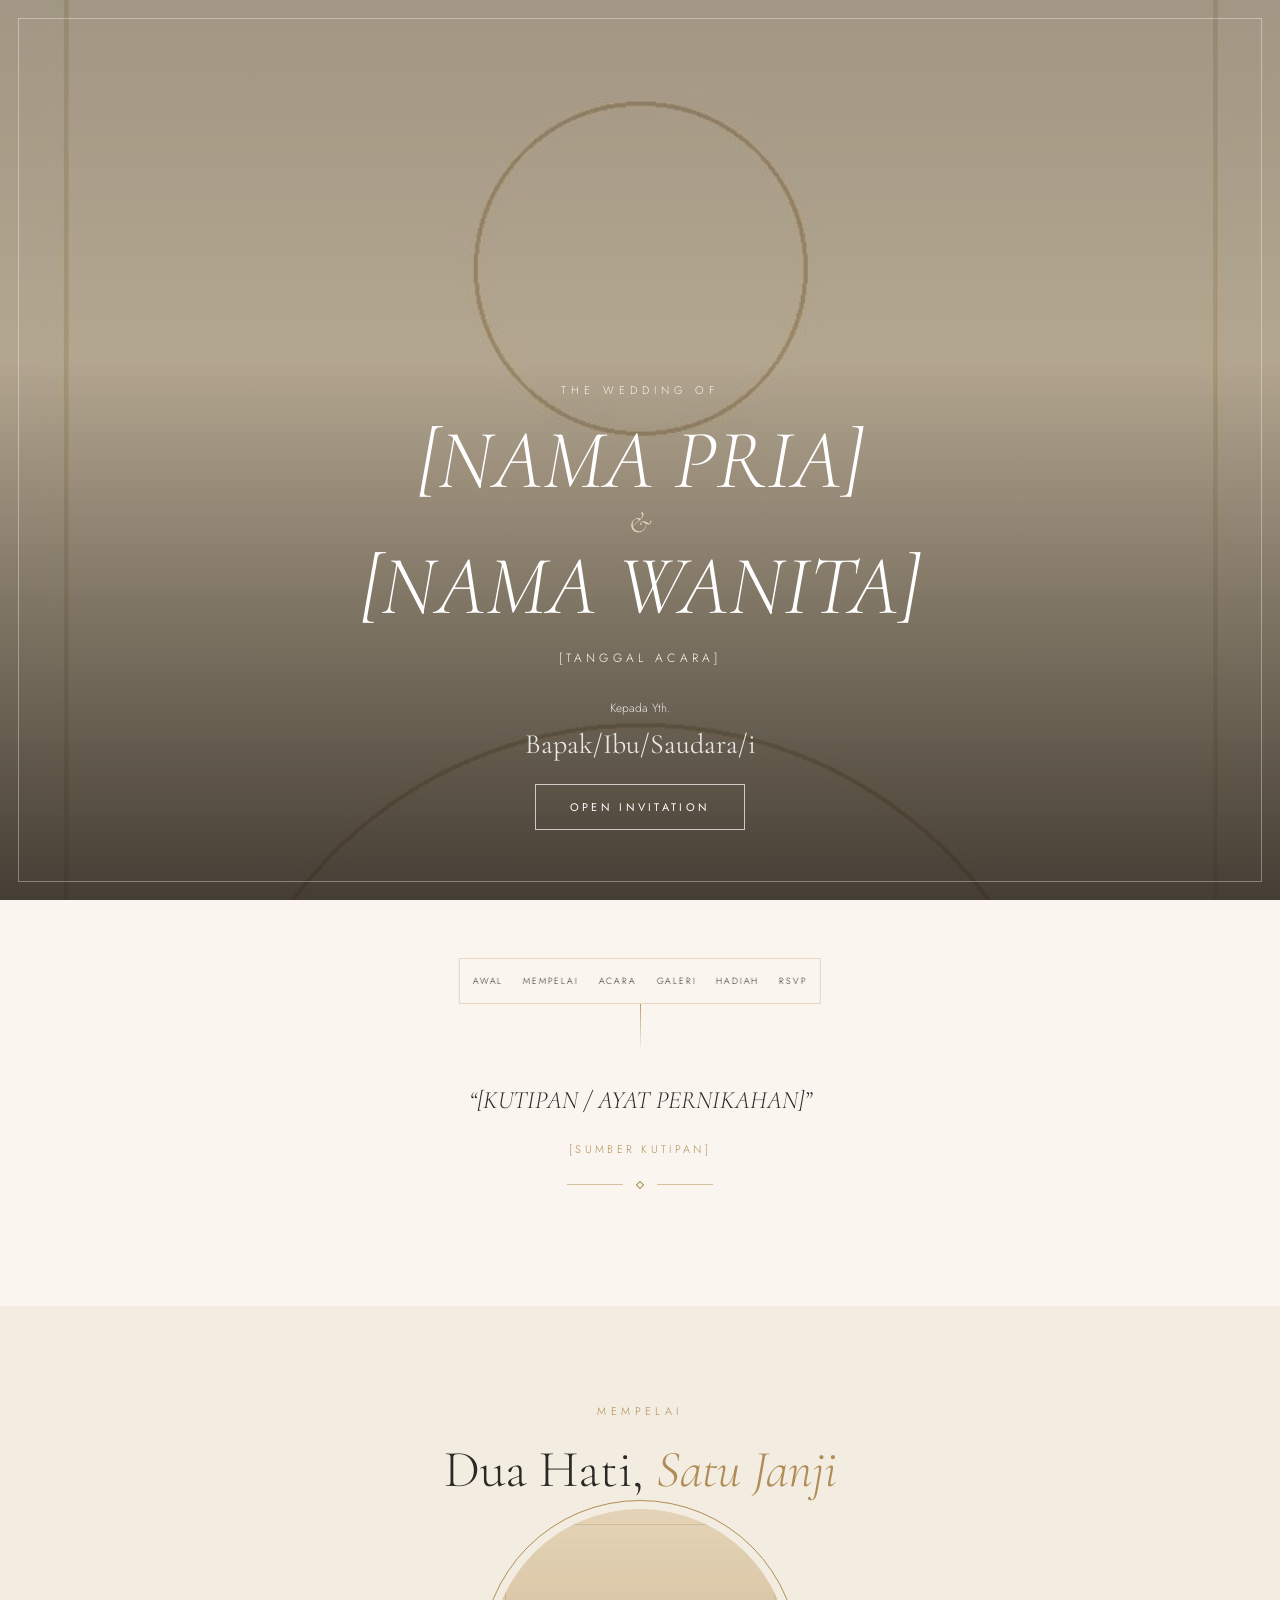
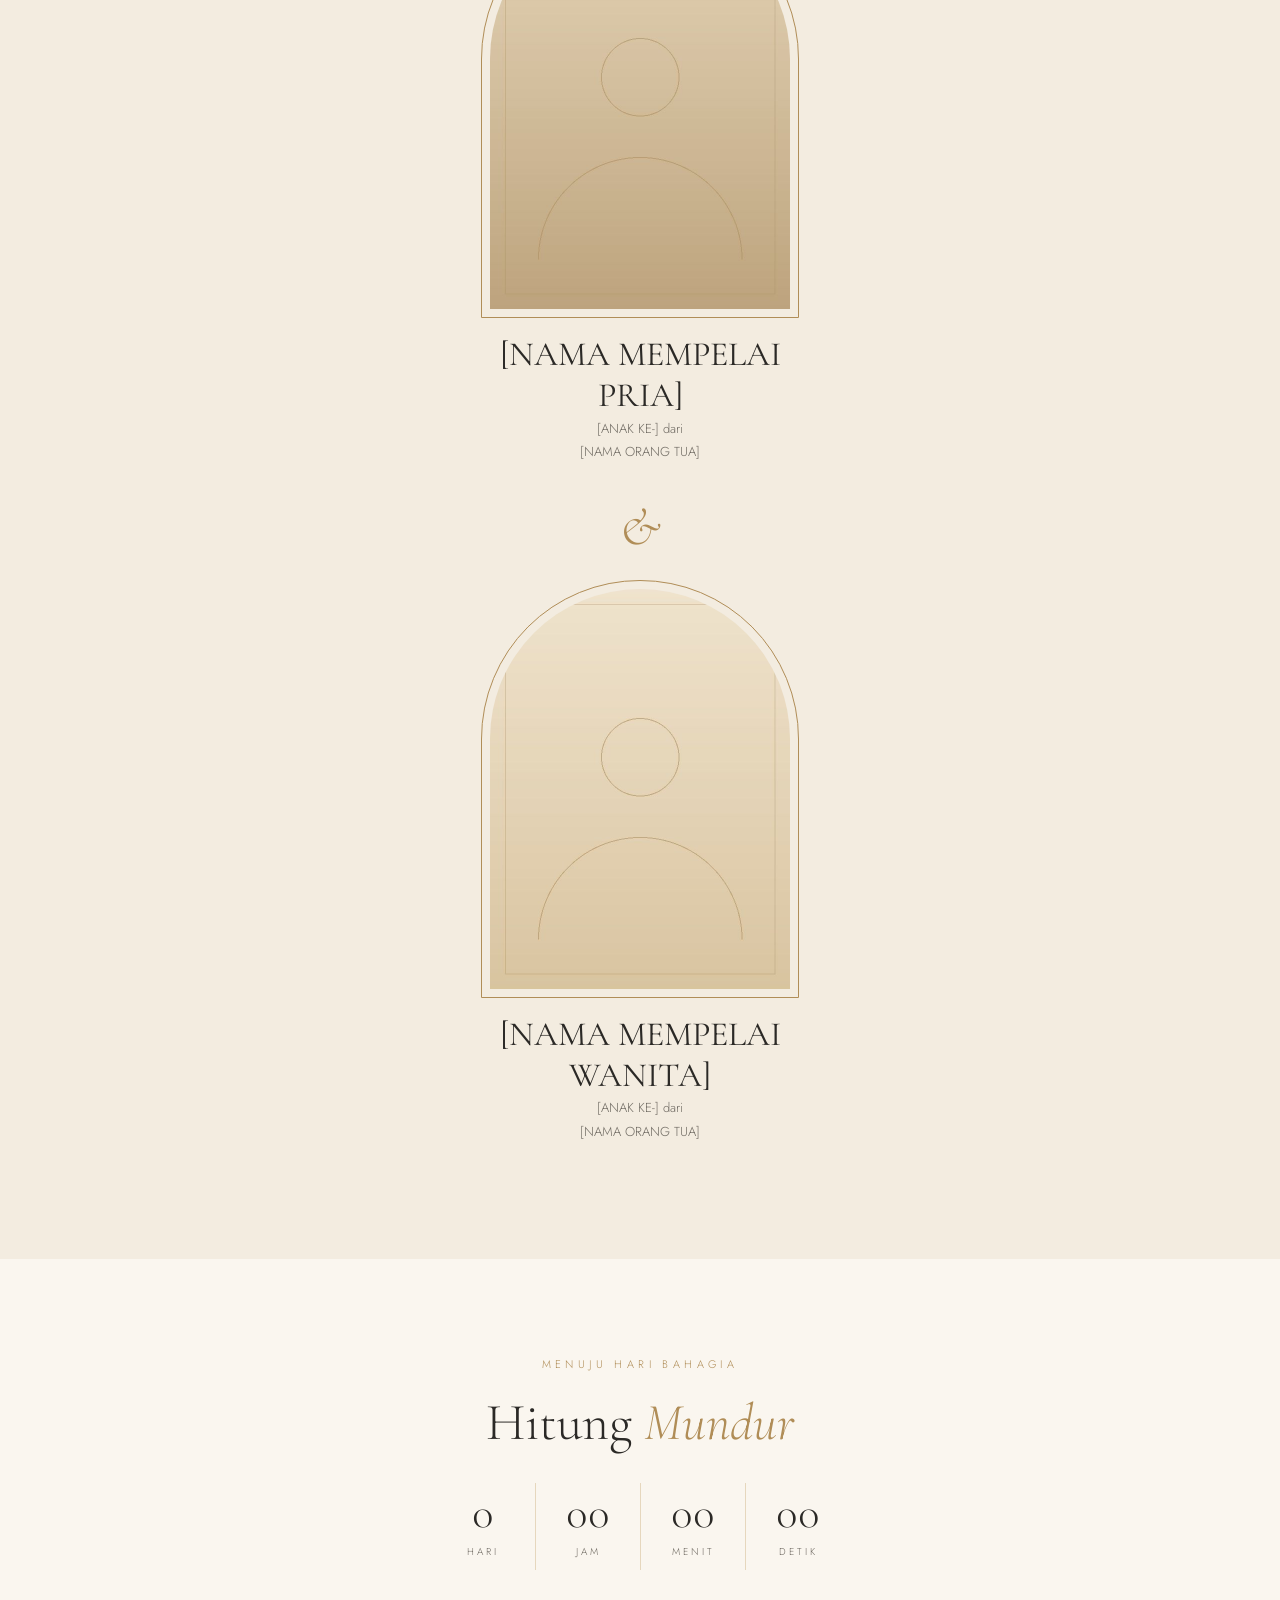
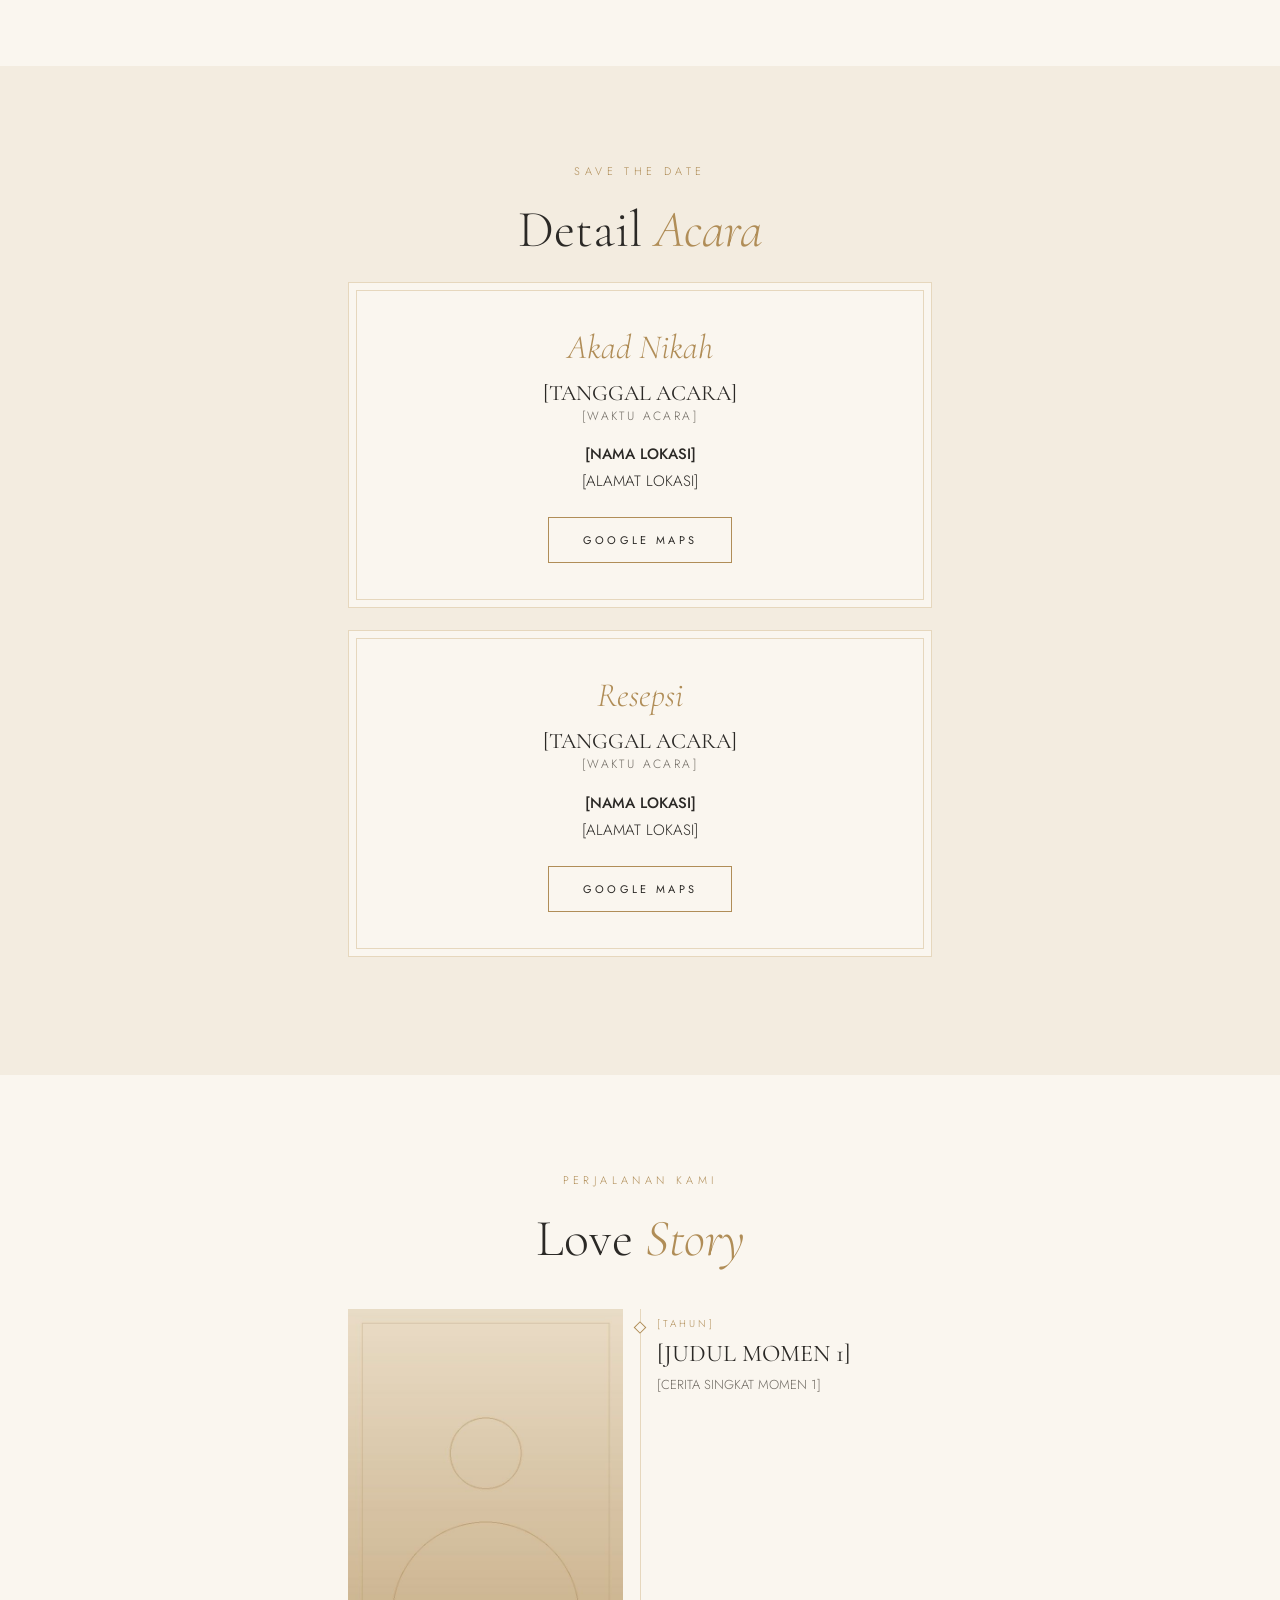
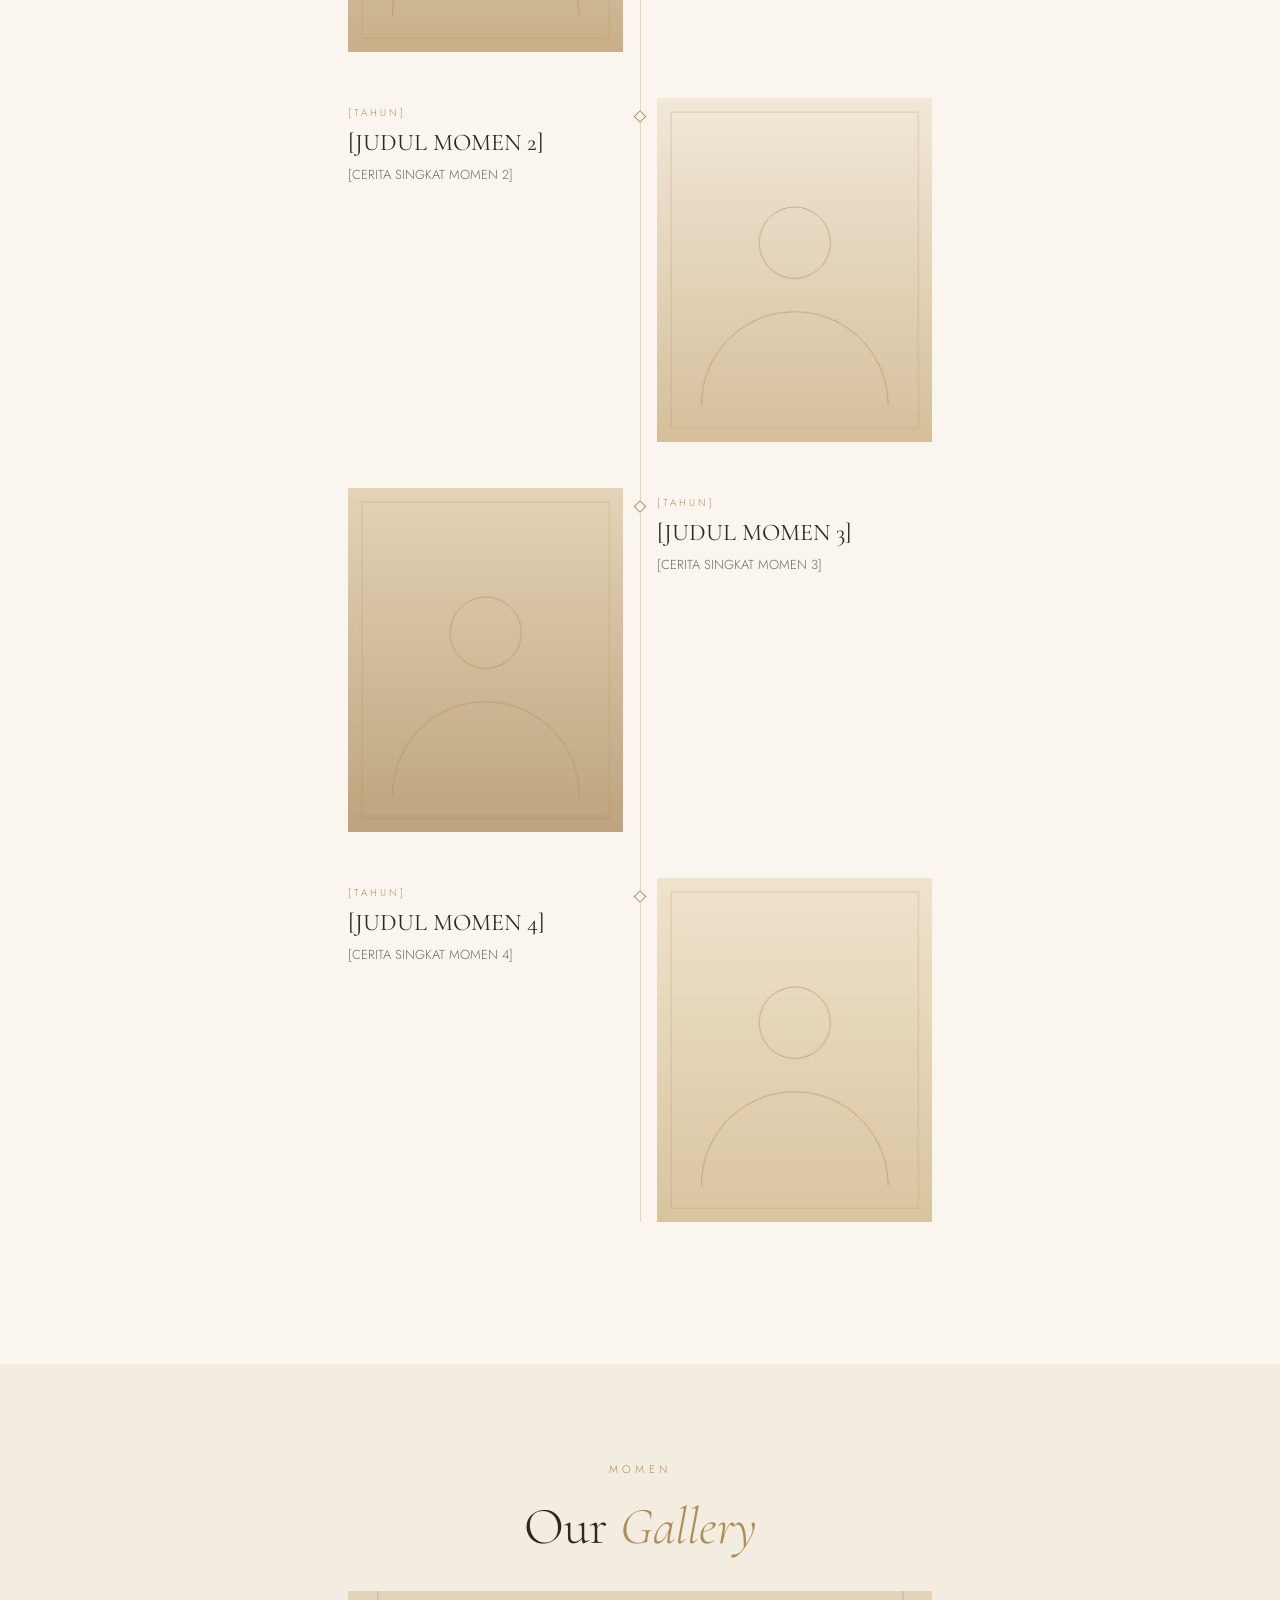
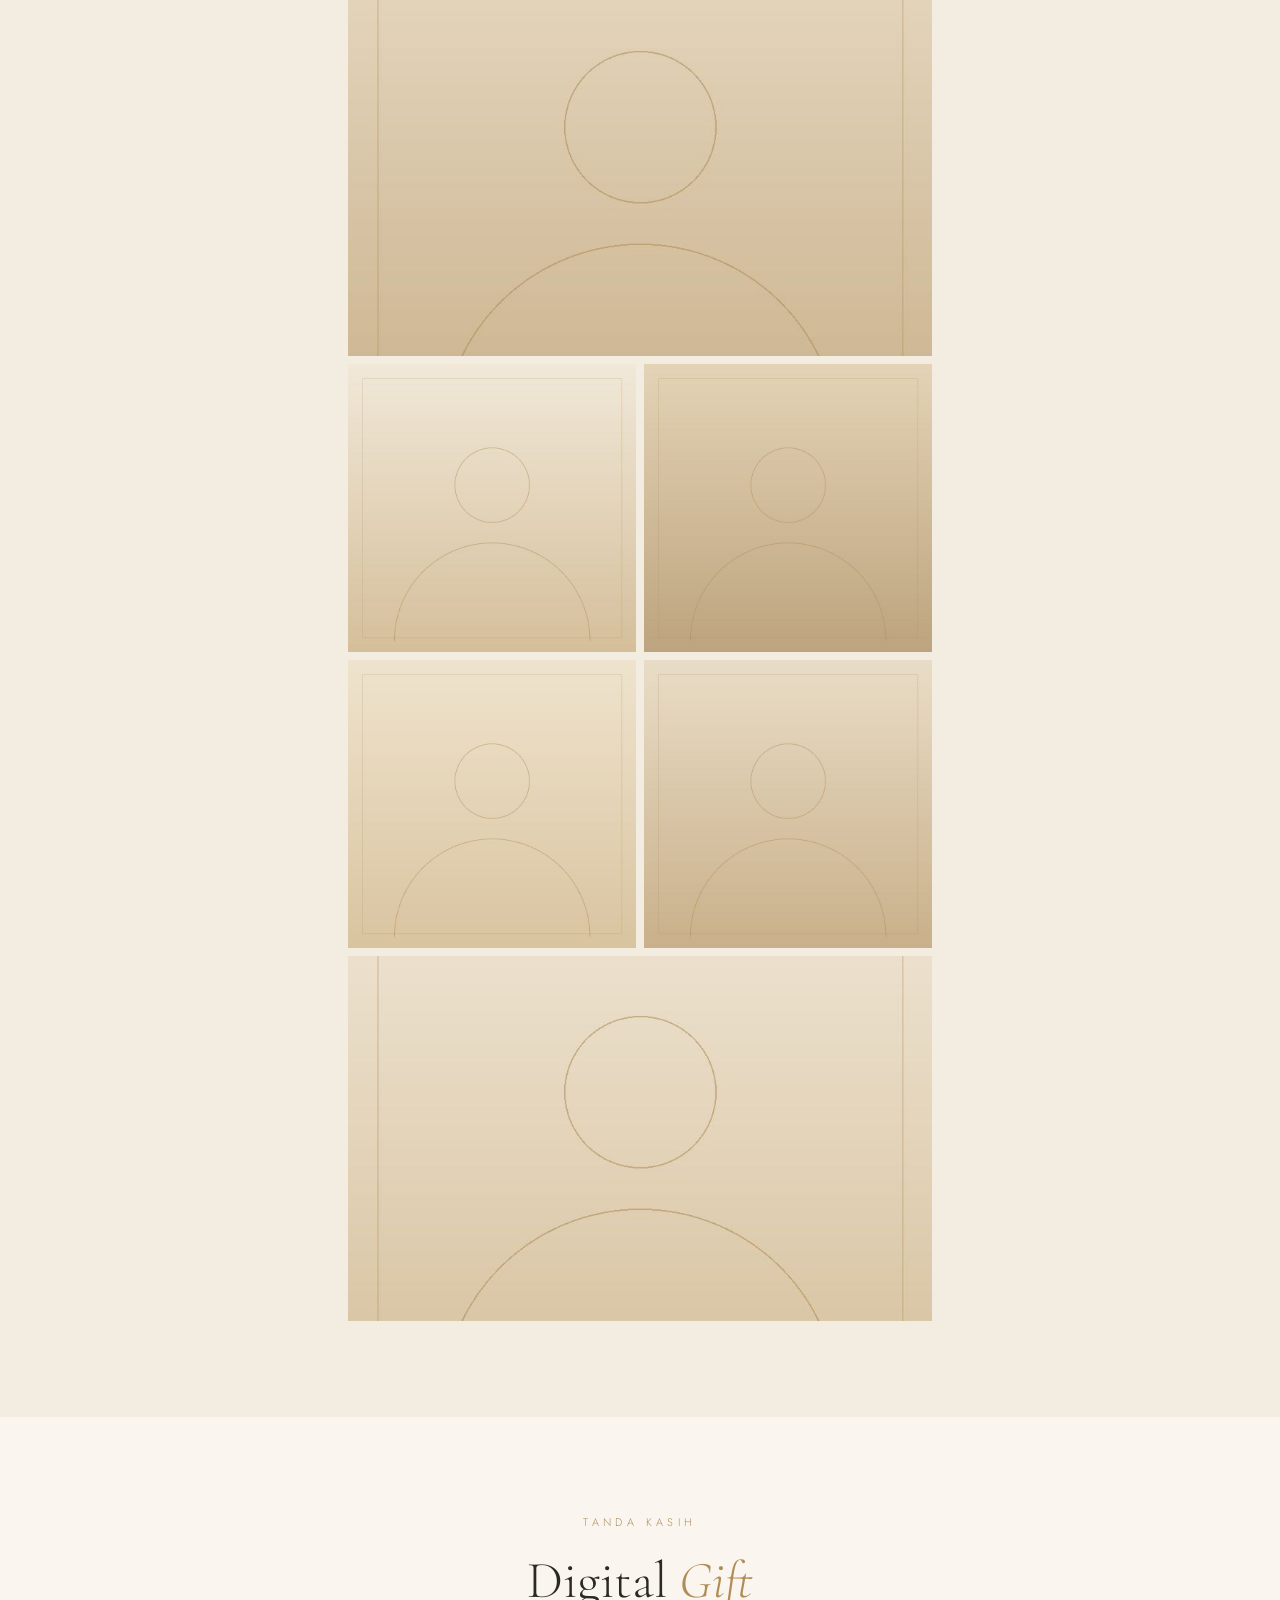
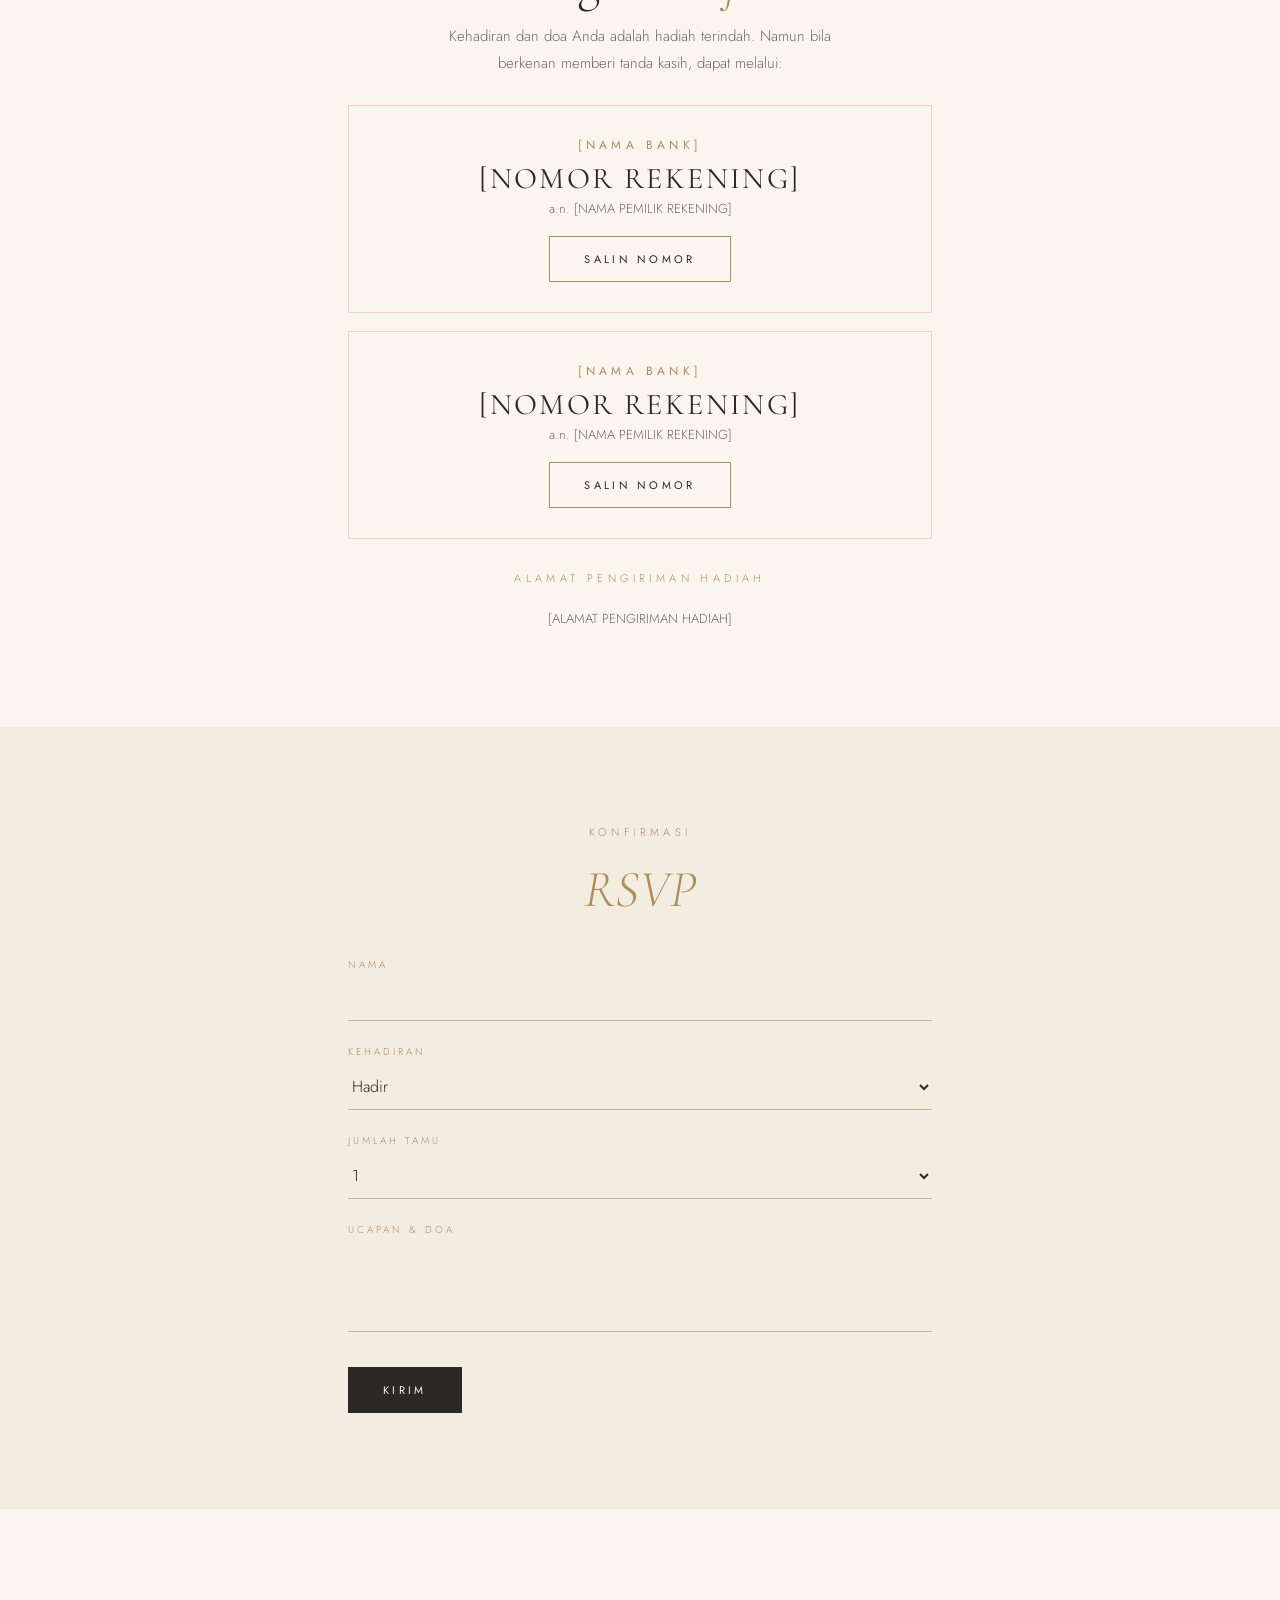
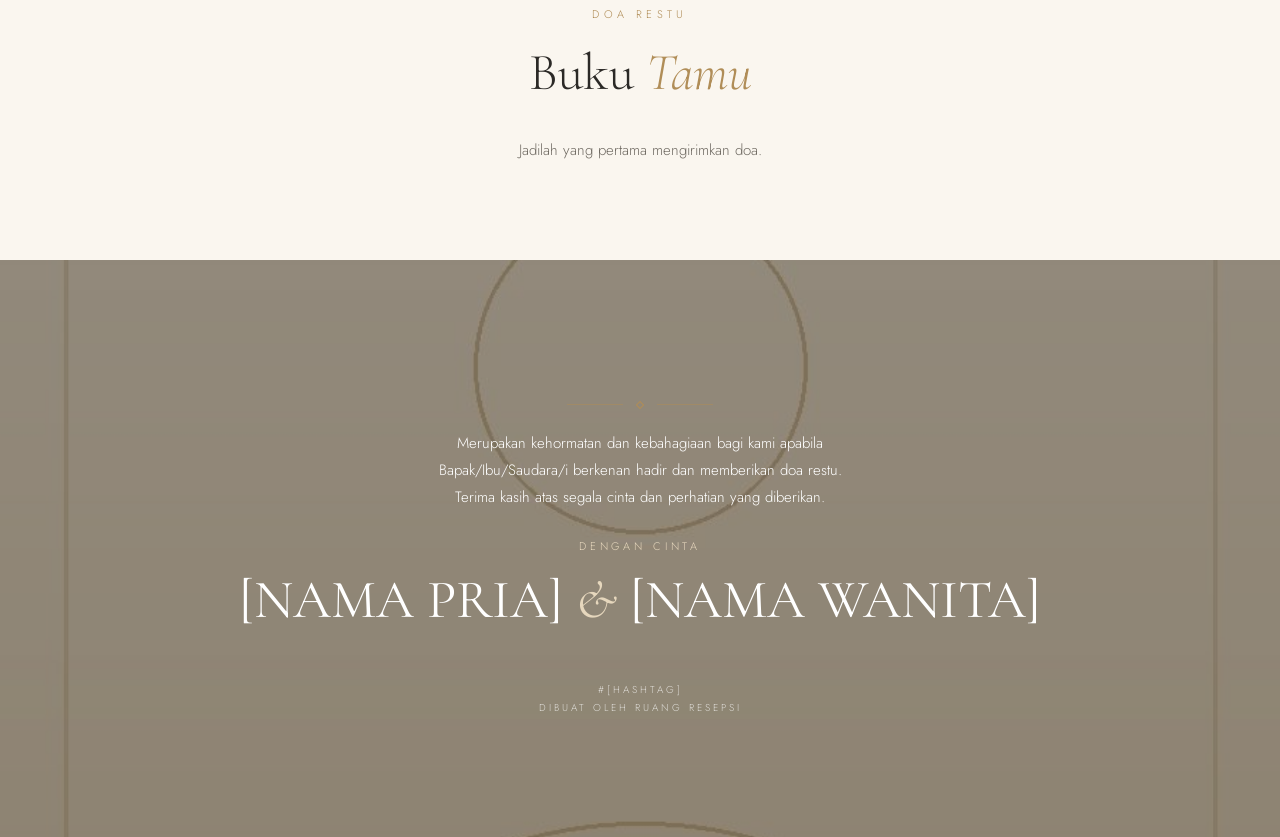
==== index.html @ 079d6404 "Initial commit" ====
<!DOCTYPE html>
<html lang="id">
<head>
<meta charset="utf-8">
<meta name="viewport" content="width=device-width, initial-scale=1, viewport-fit=cover">
<title>Undangan Pernikahan</title>
<meta name="description" content="Undangan pernikahan digital">
<meta name="theme-color" content="#faf6ef">
<link rel="icon" href="data:,">
<link rel="preconnect" href="https://fonts.googleapis.com">
<link href="https://fonts.googleapis.com/css2?family=Cormorant+Garamond:ital,wght@0,300;0,400;0,500;1,300;1,400&family=Jost:wght@300;400;500&display=swap" rel="stylesheet">
<link rel="stylesheet" href="style.css">
</head>
<body class="lock">

<div id="cover"><div class="bg ph"></div><div class="frame"></div>
  <small>The Wedding of</small>
  <h1 class="serif"><i id="cA"></i><span>&</span><i id="cB"></i></h1>
  <div class="date" id="cDate"></div>
  <div class="to">Kepada Yth.<b id="cTo">Bapak/Ibu/Saudara/i</b></div>
  <button class="btn" id="open">Open Invitation</button>
</div>

<button id="mu" aria-label="Musik"><svg viewBox="0 0 24 24"><path d="M9 18V5l11-2v13"/><circle cx="6" cy="18" r="3"/><circle cx="17" cy="16" r="3"/><path class="x" d="M3 3l18 18"/></svg></button>
<audio id="aud" loop preload="none"></audio>

<section id="hero"><div class="bg ph"></div>
  <div class="in rv">
    <div class="eyebrow" style="color:var(--champ)">Kami Akan Menikah</div>
    <h2 class="serif" id="hNames"></h2>
    <p class="q" id="hLine"></p>
    <div class="bigdate"><b id="hD"></b><span id="hM"></span></div>
  </div>
</section>

<section id="quote"><div class="rule rv"></div>
  <p class="rv" id="qText"></p><cite class="rv" id="qSrc"></cite>
  <div class="orn rv"><i></i></div>
</section>

<div class="alt" id="couple"><section class="in">
  <div class="eyebrow rv">Mempelai</div><h2 class="rv">Dua Hati, <em>Satu Janji</em></h2>
  <div id="people"></div>
</section></div>

<section id="countdown"><div class="eyebrow rv">Menuju Hari Bahagia</div><h2 class="rv">Hitung <em>Mundur</em></h2>
  <div class="cd rv"><div><b id="d">0</b><span>Hari</span></div><div><b id="h">0</b><span>Jam</span></div><div><b id="m">0</b><span>Menit</span></div><div><b id="s">0</b><span>Detik</span></div></div>
</section>

<div class="alt" id="event"><section class="in">
  <div class="eyebrow rv">Save The Date</div><h2 class="rv">Detail <em>Acara</em></h2>
  <div id="events"></div>
</section></div>

<section id="story"><div class="eyebrow rv">Perjalanan Kami</div><h2 class="rv">Love <em>Story</em></h2>
  <div class="tl" id="tl"></div>
</section>

<div class="alt" id="gallery"><section class="in">
  <div class="eyebrow rv">Momen</div><h2 class="rv">Our <em>Gallery</em></h2>
  <div class="gal" id="gal"></div>
</section></div>

<section id="gift"><div class="eyebrow rv">Tanda Kasih</div><h2 class="rv">Digital <em>Gift</em></h2>
  <p class="rv" style="color:var(--mute);max-width:420px;margin:12px auto 0" id="gTxt"></p>
  <div id="accs" style="margin-top:28px"></div>
  <div class="addr rv" id="addr"></div>
</section>

<div class="alt" id="rsvp"><section class="in">
  <div class="eyebrow rv">Konfirmasi</div><h2 class="rv"><em>RSVP</em></h2>
  <form id="f" class="rv">
    <div><label for="n">Nama</label><input id="n" required maxlength="60"></div>
    <div><label for="a">Kehadiran</label><select id="a"><option>Hadir</option><option>Tidak Hadir</option><option>Masih Ragu</option></select></div>
    <div><label for="g">Jumlah Tamu</label><select id="g"><option>1</option><option>2</option><option>3</option><option>4</option></select></div>
    <div><label for="t">Ucapan &amp; Doa</label><textarea id="t" required maxlength="300"></textarea></div>
    <div style="display:flex;gap:10px;flex-wrap:wrap;margin-top:10px"><button class="btn fill">Kirim</button><button type="button" class="btn" id="wa" hidden>Kirim via WhatsApp</button></div>
  </form>
</section></div>

<section id="guest"><div class="eyebrow rv">Doa Restu</div><h2 class="rv">Buku <em>Tamu</em></h2>
  <div class="wishes" id="wishes"></div>
</section>

<section id="close"><div class="bg ph"></div>
  <div class="in rv"><div class="orn" style="color:var(--champ)"><i></i></div>
    <p id="cTxt" style="max-width:420px;margin:0 auto 26px"></p>
    <p style="letter-spacing:.35em;font-size:11px;text-transform:uppercase;color:var(--champ)">Dengan Cinta</p>
    <h2 class="serif" id="cNames" style="margin-top:12px"></h2>
    <footer>#<span id="hash"></span><br><span id="brand"></span></footer>
  </div>
</section>

<nav id="nav"><a href="#hero">Awal</a><a href="#couple">Mempelai</a><a href="#event">Acara</a><a href="#gallery">Galeri</a><a href="#gift">Hadiah</a><a href="#rsvp">RSVP</a></nav>
<div id="lb"><button aria-label="Tutup">&times;</button><div class="ph"></div></div>
<div id="toast"></div>

<script src="config.js"></script>
<script src="script.js"></script>
</body>
</html>
---- style.css ----
:root{--ivory:#faf6ef;--cream:#f3ece0;--champ:#e6d7bd;--beige:#c9b79a;--gold:#b08d57;--char:#2b2926;--mute:#6f6a62;box-sizing:border-box;padding-top:env(safe-area-inset-top,0px);padding-bottom:env(safe-area-inset-bottom,0px)}
html{scroll-behavior:smooth;scroll-padding-top:env(safe-area-inset-top,0px)}
*,*::before,*::after{box-sizing:inherit;margin:0}
body{background:var(--ivory);color:var(--char);font:300 15px/1.8 'Jost',system-ui,sans-serif;-webkit-font-smoothing:antialiased;overflow-x:hidden}
body.lock{overflow:hidden}
img{max-width:100%;display:block}
.serif{font-family:'Cormorant Garamond',Georgia,serif;font-weight:400}
section{padding:96px 28px;text-align:center;position:relative;max-width:640px;margin:0 auto}
.alt{background:var(--cream);max-width:none}.alt>.in{max-width:640px;margin:0 auto}
.eyebrow{font-size:11px;letter-spacing:.4em;text-transform:uppercase;color:var(--gold);margin-bottom:18px}
h2{font:300 40px/1.15 'Cormorant Garamond',serif;margin-bottom:10px}
h2 em{font-style:italic;color:var(--gold)}
.rule{width:1px;height:56px;background:linear-gradient(var(--gold),transparent);margin:0 auto 28px}
.orn{display:flex;align-items:center;gap:14px;justify-content:center;color:var(--gold);margin:22px 0}
.orn::before,.orn::after{content:"";height:1px;width:56px;background:var(--gold);opacity:.5}
.orn i{width:6px;height:6px;border:1px solid var(--gold);transform:rotate(45deg)}
.btn{display:inline-block;padding:14px 34px;border:1px solid var(--gold);color:var(--char);background:transparent;font:400 11px 'Jost',sans-serif;letter-spacing:.3em;text-transform:uppercase;text-decoration:none;cursor:pointer;transition:.5s}
.btn:hover,.btn:active{background:var(--gold);color:#fff}
.btn.fill{background:var(--char);border-color:var(--char);color:var(--ivory)}
.btn.fill:hover{background:var(--gold);border-color:var(--gold)}
.rv{opacity:0;transform:translateY(28px);transition:opacity 1.2s cubic-bezier(.2,.7,.2,1),transform 1.2s cubic-bezier(.2,.7,.2,1)}
.rv.on{opacity:1;transform:none}
.ph{background:var(--champ) center/cover no-repeat}
/* cover */
#cover{position:fixed;inset:0;z-index:50;display:flex;flex-direction:column;justify-content:flex-end;align-items:center;text-align:center;color:#fff;padding:0 28px calc(70px + env(safe-area-inset-bottom,0px));transition:transform 1.4s cubic-bezier(.77,0,.18,1),opacity 1.4s}
#cover.gone{transform:translateY(-100%);opacity:.6;pointer-events:none}
#cover .bg{position:absolute;inset:0;z-index:-2}
#cover::before{content:"";position:absolute;inset:0;z-index:-1;background:linear-gradient(rgba(30,26,22,.35),rgba(30,26,22,.25) 40%,rgba(30,26,22,.8))}
#cover .frame{position:absolute;inset:calc(18px + env(safe-area-inset-top,0px)) 18px 18px;border:1px solid rgba(255,255,255,.35);pointer-events:none}
#cover small{font-size:11px;letter-spacing:.45em;text-transform:uppercase;opacity:.9}
#cover h1{font:300 58px/1 'Cormorant Garamond',serif;margin:18px 0 6px}
#cover h1 span{display:block;font-style:italic;font-size:30px;color:var(--champ);margin:6px 0}
#cover .date{letter-spacing:.35em;font-size:12px;margin:14px 0 6px}
#cover .to{font-size:12px;opacity:.85;margin:22px 0 22px}
#cover .to b{display:block;font:400 28px/1.3 'Cormorant Garamond',Georgia,serif;margin-top:6px;overflow-wrap:anywhere;max-width:100%}
#cover .btn{color:#fff;border-color:rgba(255,255,255,.7);animation:pulse 3s ease-in-out infinite}
@keyframes pulse{50%{box-shadow:0 0 0 10px rgba(255,255,255,.07)}}
/* hero */
#hero{max-width:none;padding:0;min-height:100svh;display:flex;flex-direction:column;justify-content:flex-end;color:#fff;background:var(--char)}
#hero .bg{position:absolute;inset:0}
#hero::after{content:"";position:absolute;inset:0;background:linear-gradient(rgba(30,26,22,.1),rgba(30,26,22,.78))}
#hero .in{position:relative;z-index:2;padding:0 28px 90px}
#hero h2{font-size:52px;color:#fff;margin:14px 0}
#hero h2 em{color:var(--champ)}
#hero p.q{font:italic 300 20px/1.5 'Cormorant Garamond',serif;max-width:380px;margin:0 auto 26px;color:var(--ivory)}
.bigdate{display:flex;justify-content:center;align-items:center;gap:18px;font-family:'Cormorant Garamond',serif}
.bigdate b{font-weight:300;font-size:64px;line-height:1}
.bigdate span{font-size:11px;letter-spacing:.35em;text-transform:uppercase;font-family:'Jost';line-height:2;text-align:left;border-left:1px solid var(--champ);padding-left:18px}
/* quote */
#quote p{font:italic 300 25px/1.6 'Cormorant Garamond',serif;max-width:480px;margin:0 auto}
#quote cite{display:block;margin-top:20px;font-style:normal;font-size:11px;letter-spacing:.3em;text-transform:uppercase;color:var(--gold)}
/* couple */
.person{margin:0 auto 20px;max-width:300px}
.person .pic{aspect-ratio:3/4;border-radius:150px 150px 0 0;margin-bottom:26px;outline:1px solid var(--gold);outline-offset:8px}
.person h3{font:400 34px/1.2 'Cormorant Garamond',serif}
.person p{color:var(--mute);font-size:13px}
.amp{font:italic 300 54px 'Cormorant Garamond',serif;color:var(--gold);margin:30px 0}
/* countdown */
.cd{display:grid;grid-template-columns:repeat(4,1fr);max-width:420px;margin:30px auto 0}
.cd div{padding:6px 0;border-left:1px solid var(--champ)}.cd div:first-child{border:0}
.cd b{display:block;font:300 44px/1.1 'Cormorant Garamond',serif;font-variant-numeric:tabular-nums}
.cd span{font-size:10px;letter-spacing:.3em;text-transform:uppercase;color:var(--mute)}
/* events */
.card{background:var(--ivory);border:1px solid var(--champ);padding:44px 26px;margin:22px 0;position:relative}
.card::before{content:"";position:absolute;inset:7px;border:1px solid var(--champ);pointer-events:none}
.card h3{font:italic 300 34px 'Cormorant Garamond',serif;color:var(--gold)}
.card .d{font:400 22px 'Cormorant Garamond',serif;margin:12px 0 0}
.card .t{letter-spacing:.2em;font-size:12px;color:var(--mute);margin-bottom:14px}
.card p.v{margin-bottom:22px}
/* story */
.tl{position:relative;margin-top:40px;text-align:left}
.tl::before{content:"";position:absolute;left:50%;top:0;bottom:0;width:1px;background:var(--champ)}
.tli{display:grid;grid-template-columns:1fr 1fr;gap:34px;margin-bottom:46px;position:relative}
.tli::after{content:"";position:absolute;left:50%;top:14px;width:9px;height:9px;background:var(--ivory);border:1px solid var(--gold);transform:translateX(-50%) rotate(45deg)}
.tli .pic{aspect-ratio:4/5}
.tli:nth-child(even) .pic{order:2}
.tli small{color:var(--gold);letter-spacing:.3em;font-size:10px;text-transform:uppercase}
.tli h4{font:400 24px/1.2 'Cormorant Garamond',serif;margin:4px 0 6px}
.tli p{font-size:13px;line-height:1.7;color:var(--mute)}
/* gallery */
.gal{display:grid;grid-template-columns:1fr 1fr;gap:8px;margin-top:34px}
.gal .ph{aspect-ratio:1;cursor:zoom-in;transition:.6s}
.gal .ph:nth-child(1),.gal .ph:nth-child(6){grid-column:span 2;aspect-ratio:16/10}
.gal .ph:hover{filter:brightness(.92)}
#lb{position:fixed;inset:0;z-index:90;background:rgba(24,21,18,.94);display:none;align-items:center;justify-content:center;padding:24px}
#lb.on{display:flex;animation:fi .5s}
#lb div{width:min(92vw,520px);aspect-ratio:4/5;max-height:80vh}
#lb button{position:absolute;top:calc(18px + env(safe-area-inset-top,0px));right:22px;background:none;border:0;color:#fff;font-size:34px;cursor:pointer}
@keyframes fi{from{opacity:0}}
/* gift */
.acc{background:var(--ivory);border:1px solid var(--champ);padding:30px 20px;margin:18px 0}
.acc .bk{font:400 12px 'Jost';letter-spacing:.35em;color:var(--gold)}
.acc .no{font:400 30px 'Cormorant Garamond',serif;letter-spacing:.08em;margin:6px 0 0}
.acc .nm{color:var(--mute);font-size:13px;margin-bottom:16px}
.addr{margin-top:30px;font-size:13px;color:var(--mute)}
/* forms */
form{display:grid;gap:16px;text-align:left;margin-top:30px}
label{font-size:10px;letter-spacing:.3em;text-transform:uppercase;color:var(--gold)}
input,select,textarea{width:100%;background:transparent;border:0;border-bottom:1px solid var(--beige);padding:10px 0;font:300 16px 'Jost',sans-serif;color:var(--char);border-radius:0;outline:0;transition:.4s}
input:focus,select:focus,textarea:focus{border-color:var(--gold)}
textarea{resize:none;height:90px}
.wishes{margin-top:34px;max-height:480px;overflow-y:auto;text-align:left}
.w{padding:22px 0;border-bottom:1px solid var(--champ)}
.w b{font:400 21px 'Cormorant Garamond',serif}
.w em{font-size:10px;letter-spacing:.25em;text-transform:uppercase;color:var(--gold);font-style:normal;margin-left:8px}
.w p{font-size:14px;color:var(--mute);margin-top:4px}
/* closing */
#close{max-width:none;color:#fff;padding:120px 28px;background:var(--char)}
#close .bg{position:absolute;inset:0;opacity:.55}
#close .in{position:relative}
#close h2{color:#fff;font-size:54px}
#close h2 em{color:var(--champ)}
footer{font-size:10px;letter-spacing:.3em;text-transform:uppercase;opacity:.7;margin-top:50px}
/* nav + music */
nav{position:fixed;left:50%;bottom:calc(16px + env(safe-area-inset-bottom,0px));transform:translate(-50%,120px);z-index:40;display:flex;gap:2px;background:rgba(250,246,239,.92);backdrop-filter:blur(12px);border:1px solid var(--champ);padding:4px;transition:transform 1s cubic-bezier(.2,.7,.2,1) .8s}
nav.on{transform:translate(-50%,0)}
nav a{color:var(--char);text-decoration:none;font-size:9px;letter-spacing:.2em;text-transform:uppercase;padding:10px 9px}
nav a:active{color:var(--gold)}
#mu{position:fixed;right:16px;top:calc(16px + env(safe-area-inset-top,0px));z-index:45;width:42px;height:42px;border-radius:50%;border:1px solid var(--gold);background:rgba(250,246,239,.9);color:var(--gold);cursor:pointer;display:none;align-items:center;justify-content:center}
#mu.on{display:flex}
#mu svg{width:18px;height:18px;fill:none;stroke:currentColor;stroke-width:1.4}
#mu.off .w1{display:none}#mu .x{display:none}#mu.off .x{display:block}
#toast{position:fixed;left:50%;top:calc(24px + env(safe-area-inset-top,0px));transform:translate(-50%,-100px);background:var(--char);color:var(--ivory);padding:12px 24px;font-size:12px;letter-spacing:.15em;z-index:99;transition:.6s}
#toast.on{transform:translate(-50%,0)}
@media(min-width:700px){#cover h1{font-size:84px}h2{font-size:52px}#hero h2{font-size:80px}}
@media(prefers-reduced-motion:reduce){*{animation:none!important;transition-duration:.01s!important}}
[hidden]{display:none!important}
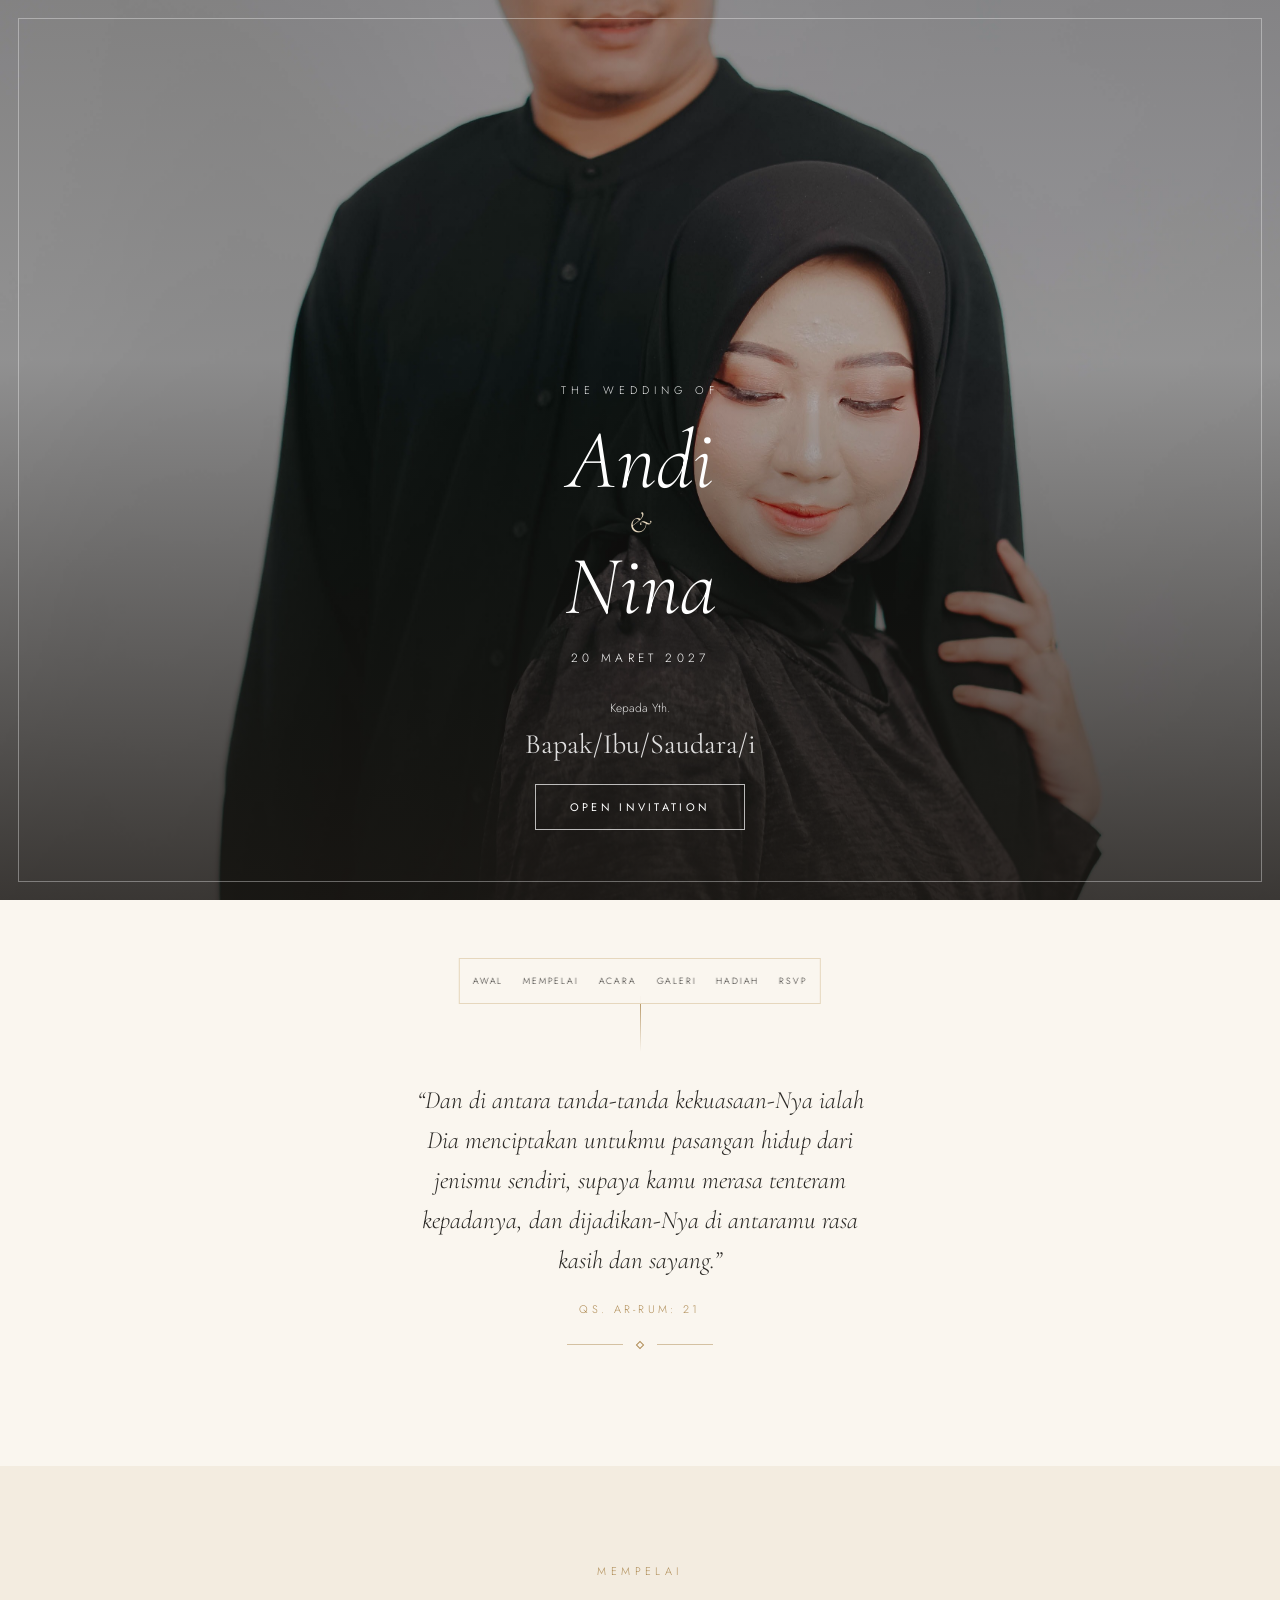
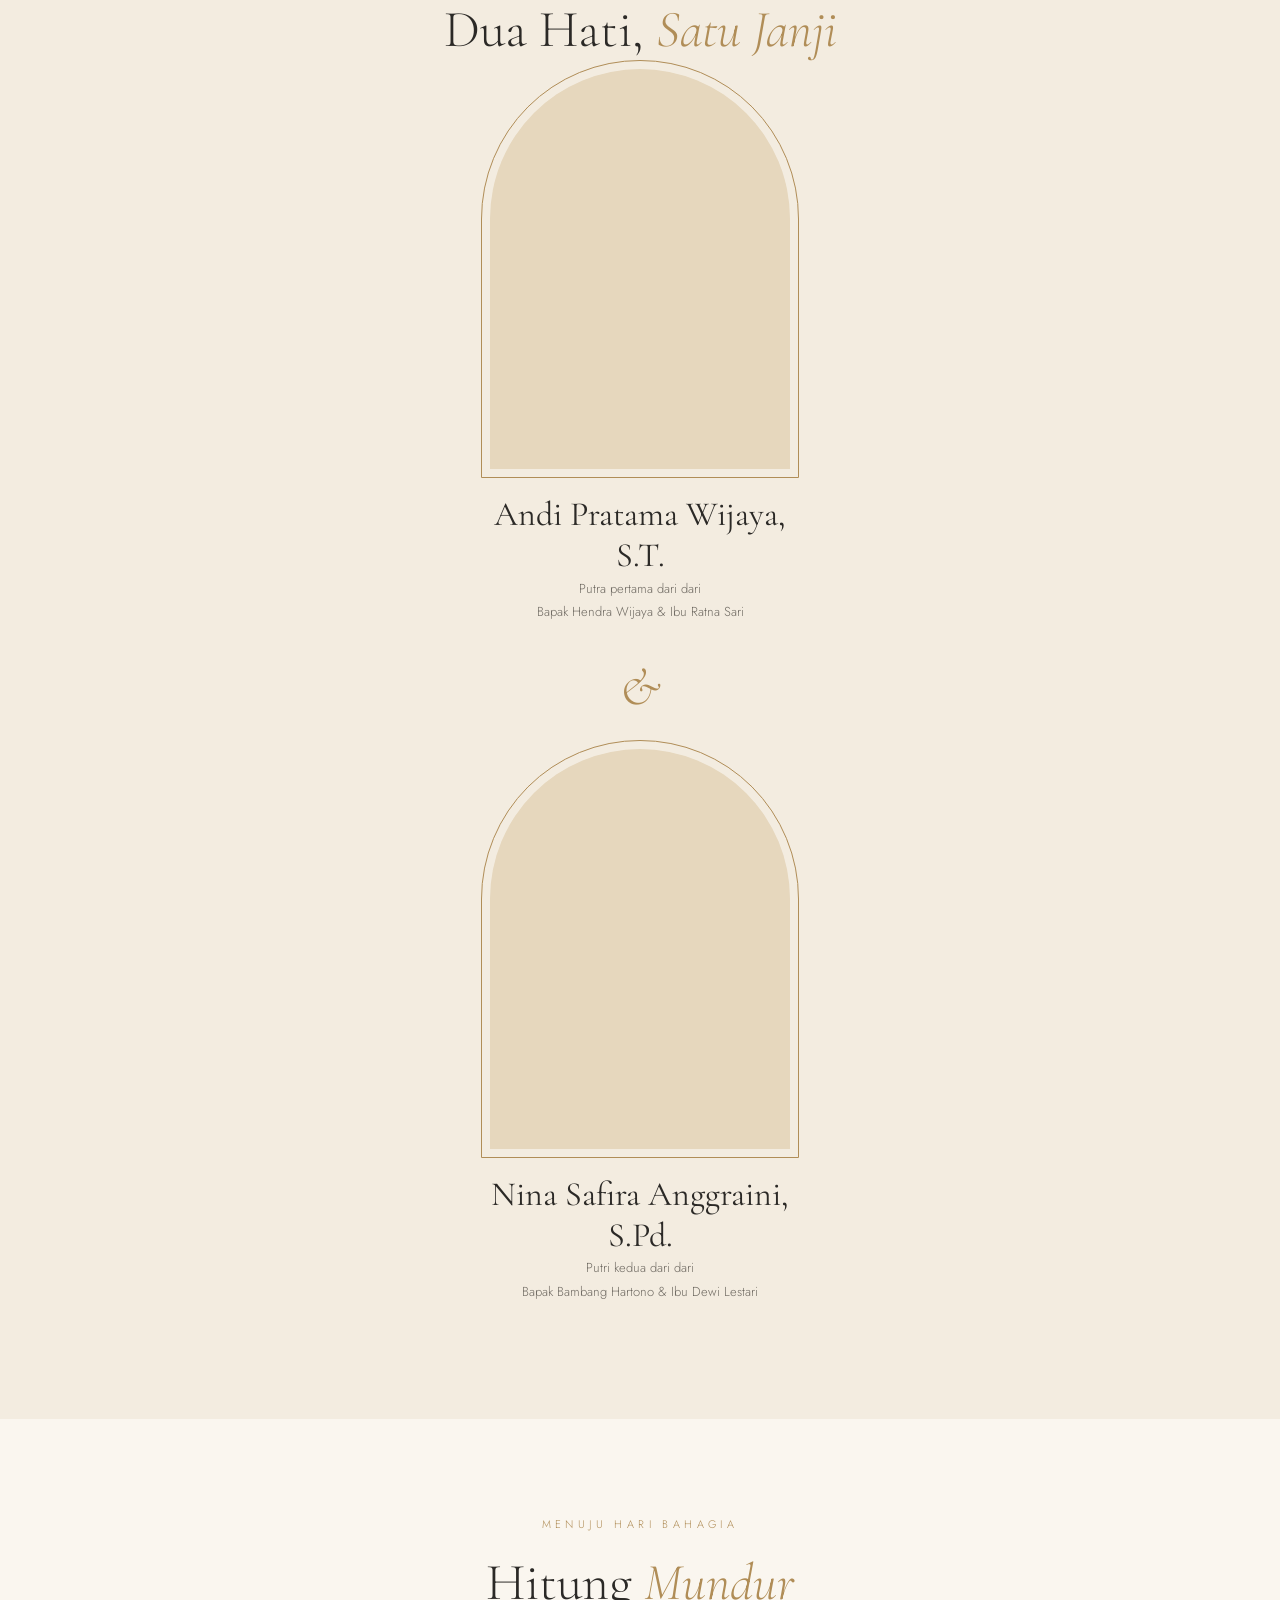
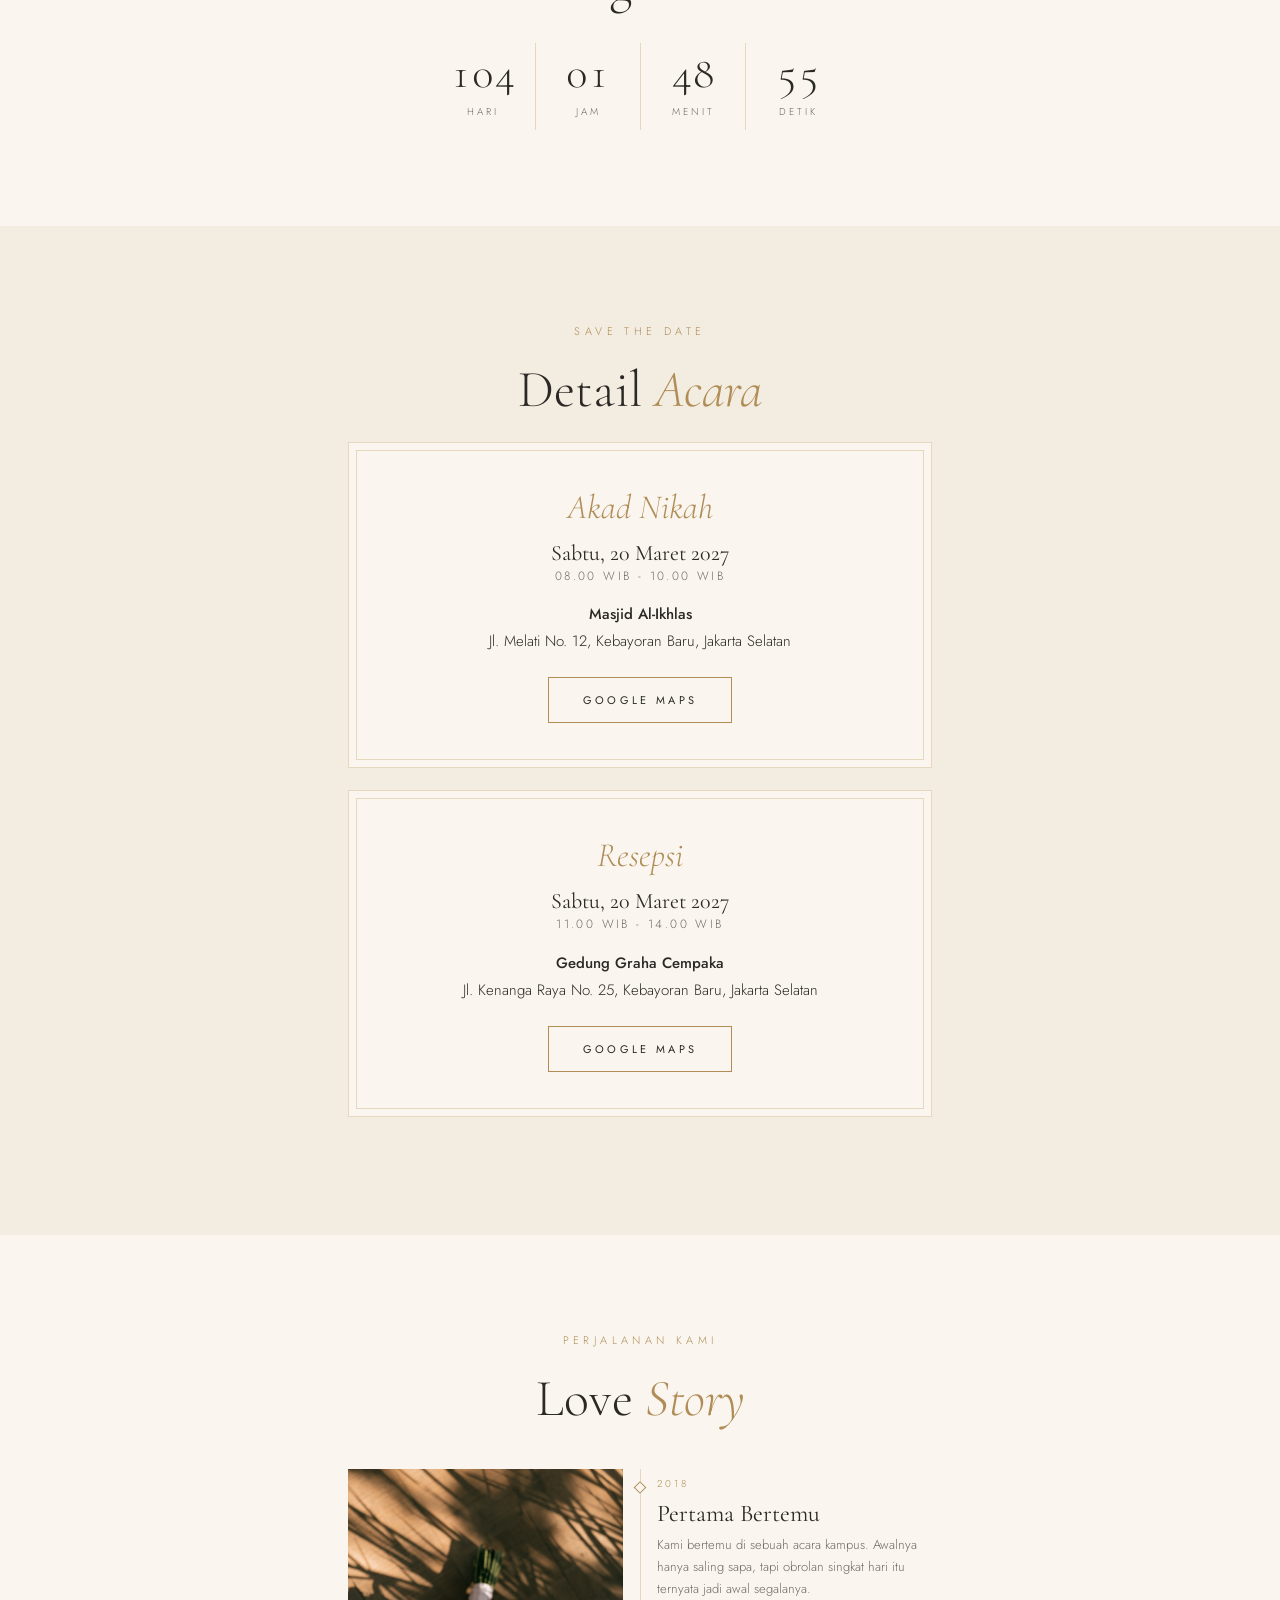
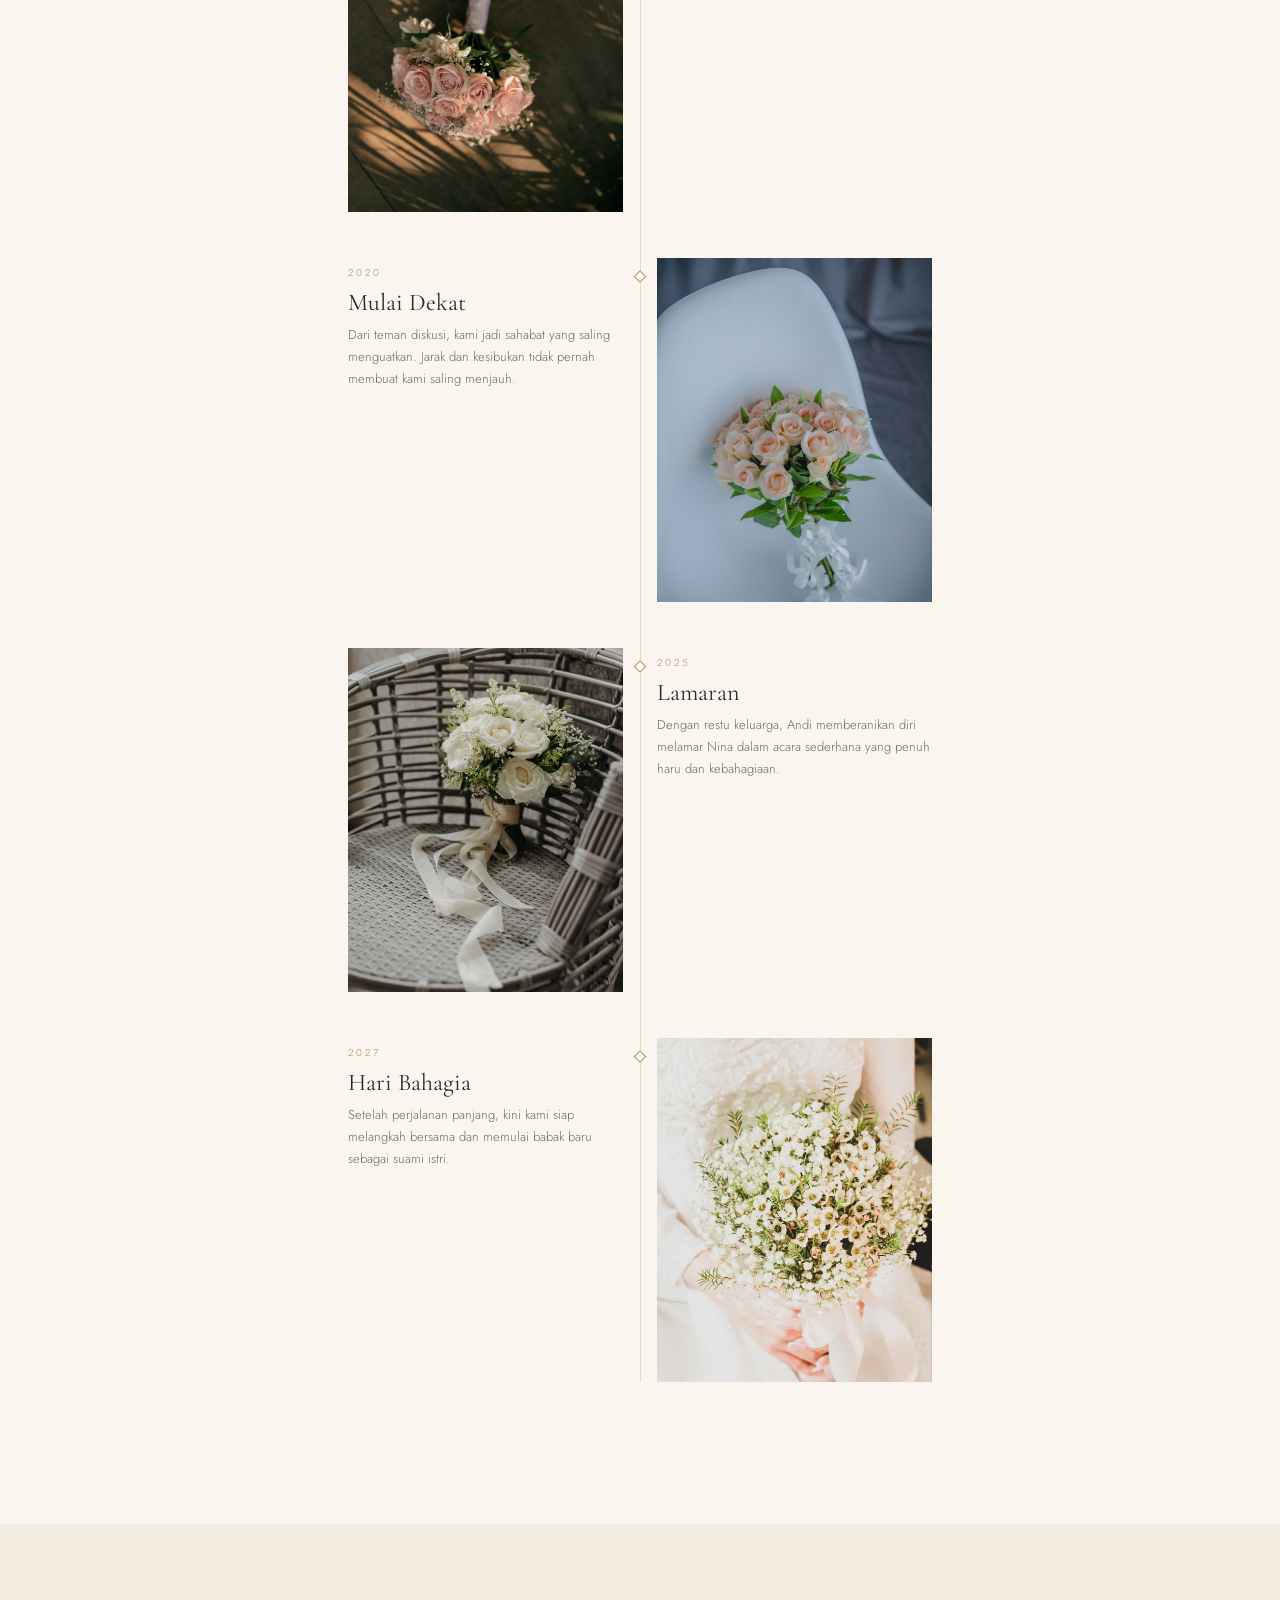
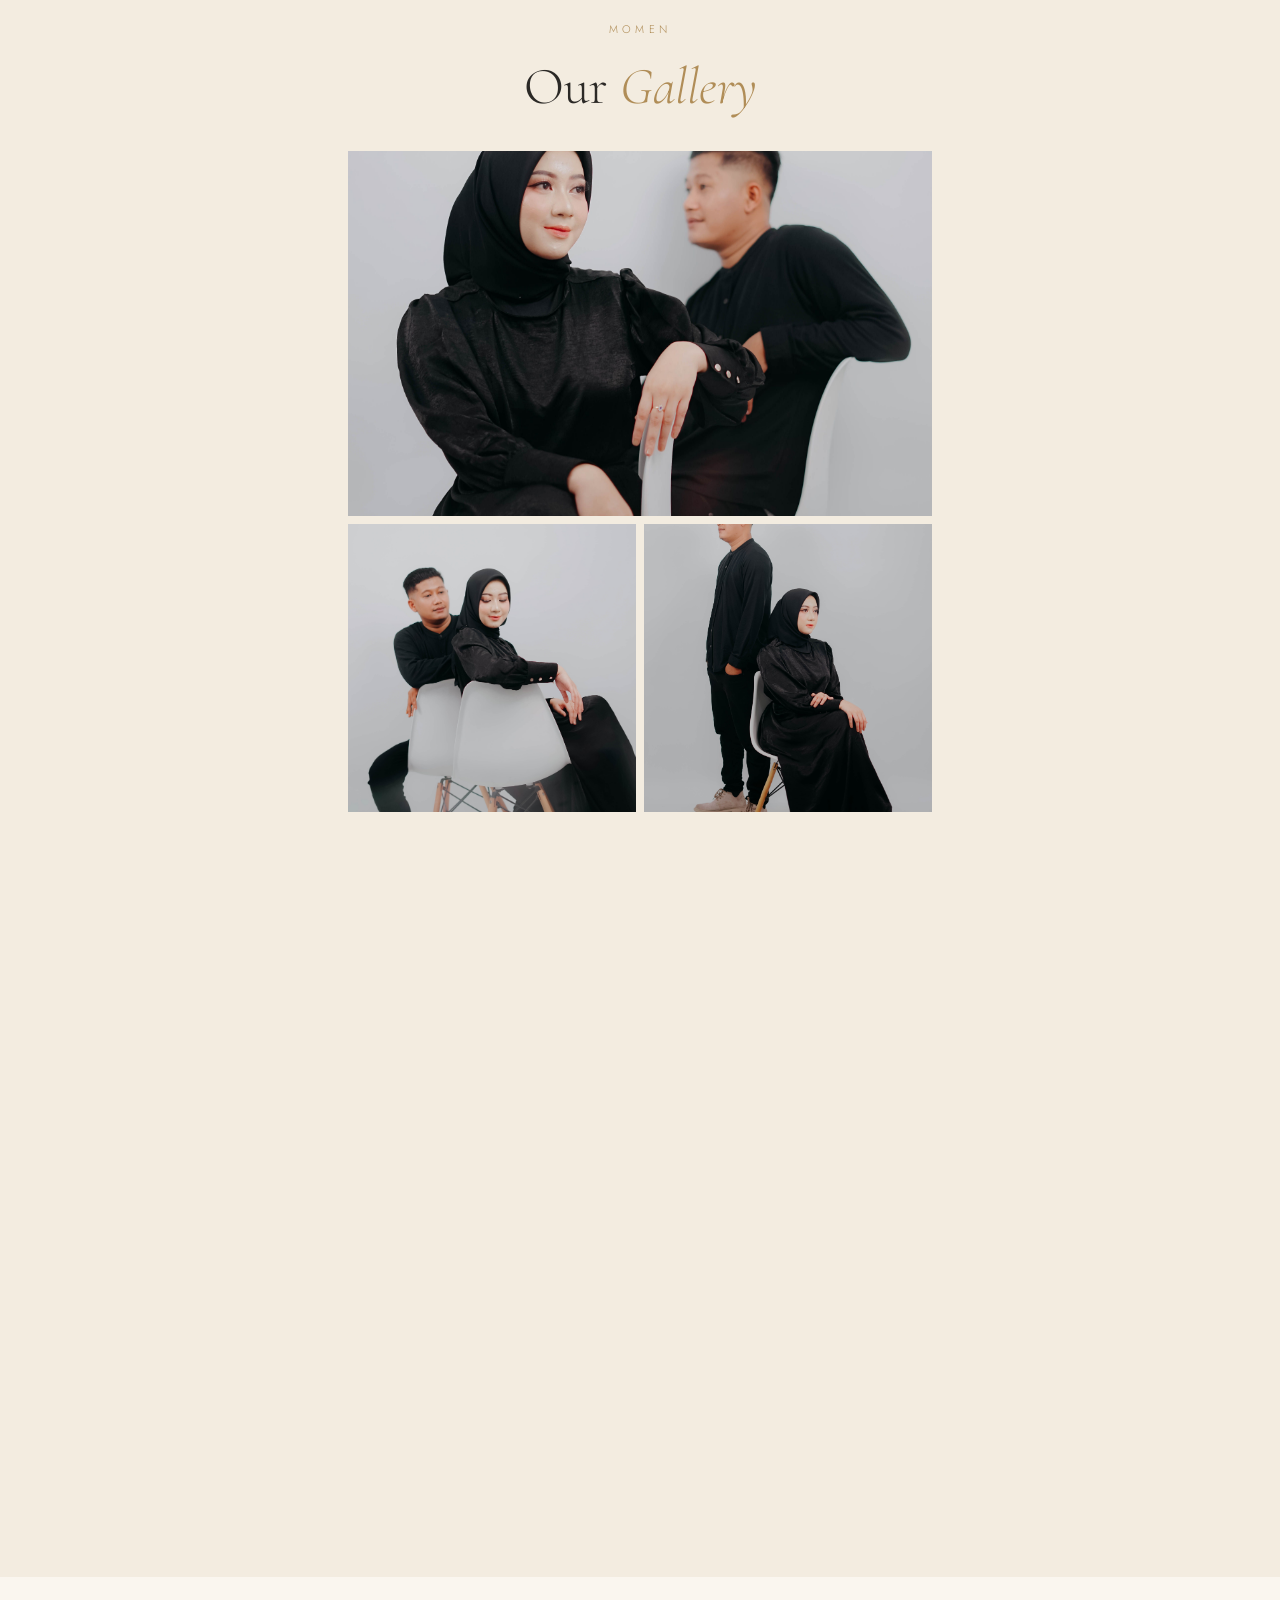
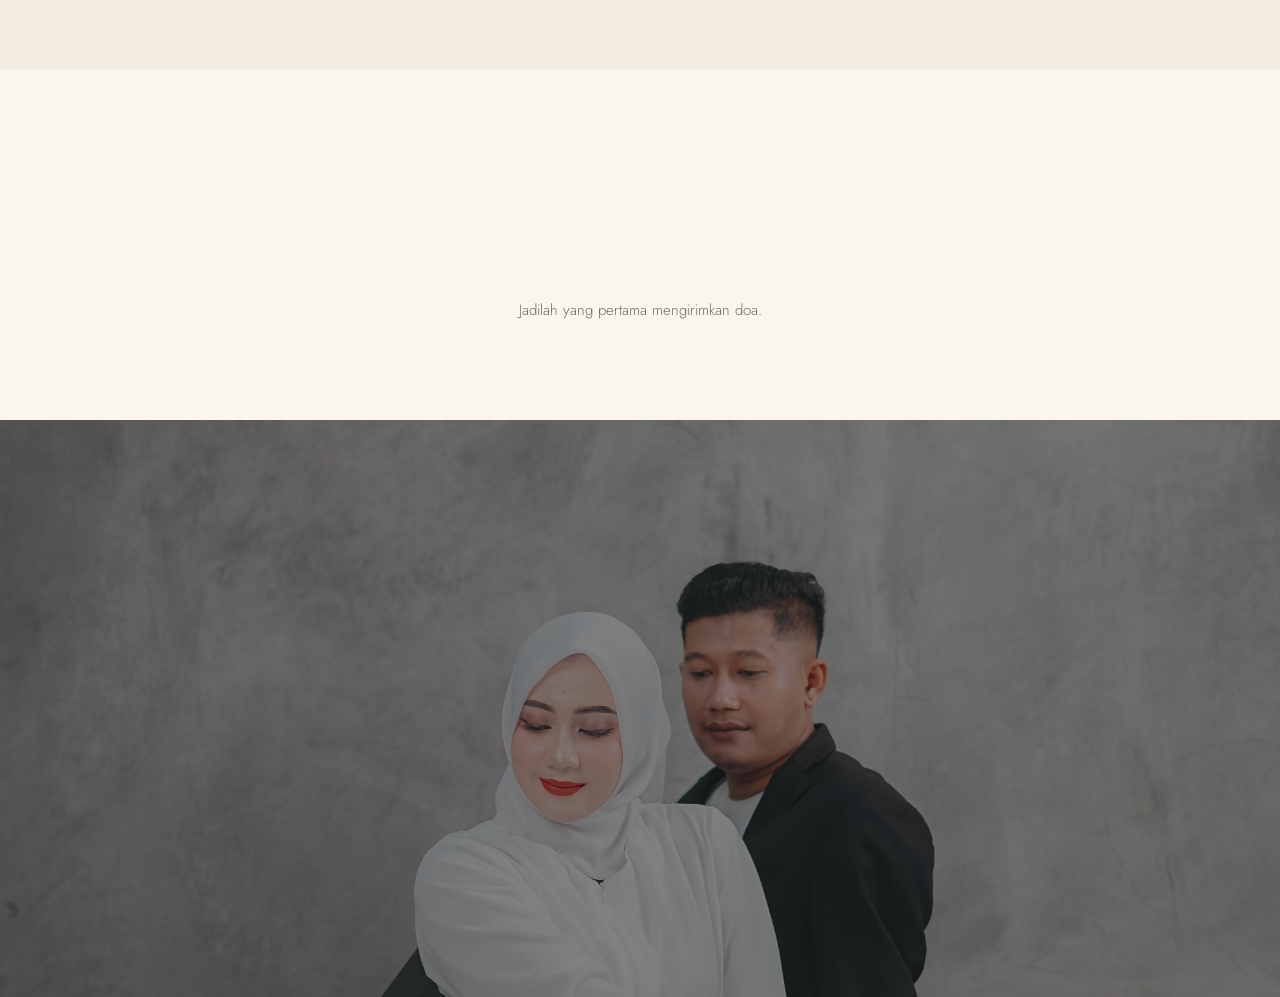
==== commit 4e7a47b8: "Add files via upload" ====
--- a/index.html
+++ b/index.html
@@ -9,7 +9,7 @@
 <link rel="icon" href="data:,">
 <link rel="preconnect" href="https://fonts.googleapis.com">
 <link href="https://fonts.googleapis.com/css2?family=Cormorant+Garamond:ital,wght@0,300;0,400;0,500;1,300;1,400&family=Jost:wght@300;400;500&display=swap" rel="stylesheet">
-<link rel="stylesheet" href="style.css">
+<link rel="stylesheet" href="style.css?v=3">
 </head>
 <body class="lock">
 
@@ -95,7 +95,7 @@
 <div id="lb"><button aria-label="Tutup">&times;</button><div class="ph"></div></div>
 <div id="toast"></div>
 
-<script src="config.js"></script>
-<script src="script.js"></script>
+<script src="config.js?v=3" charset="utf-8"></script>
+<script src="script.js?v=3" charset="utf-8"></script>
 </body>
 </html>
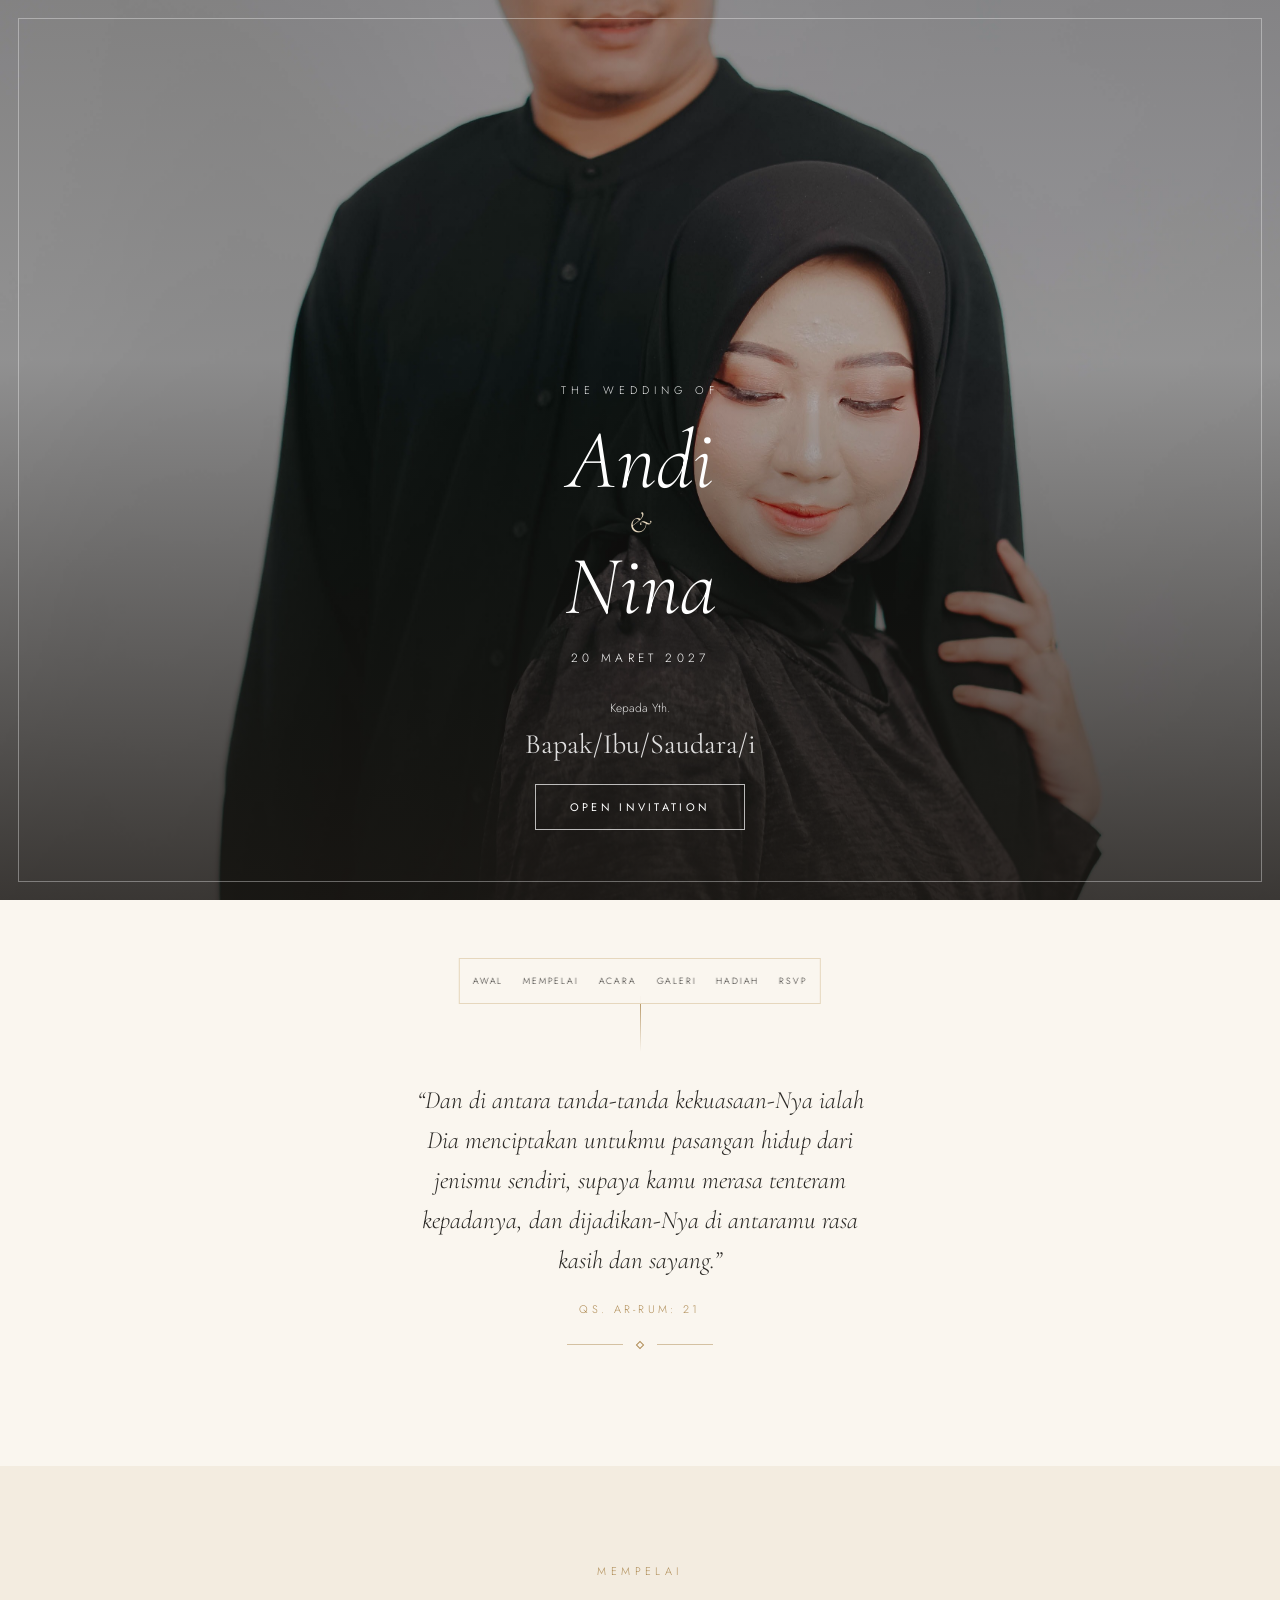
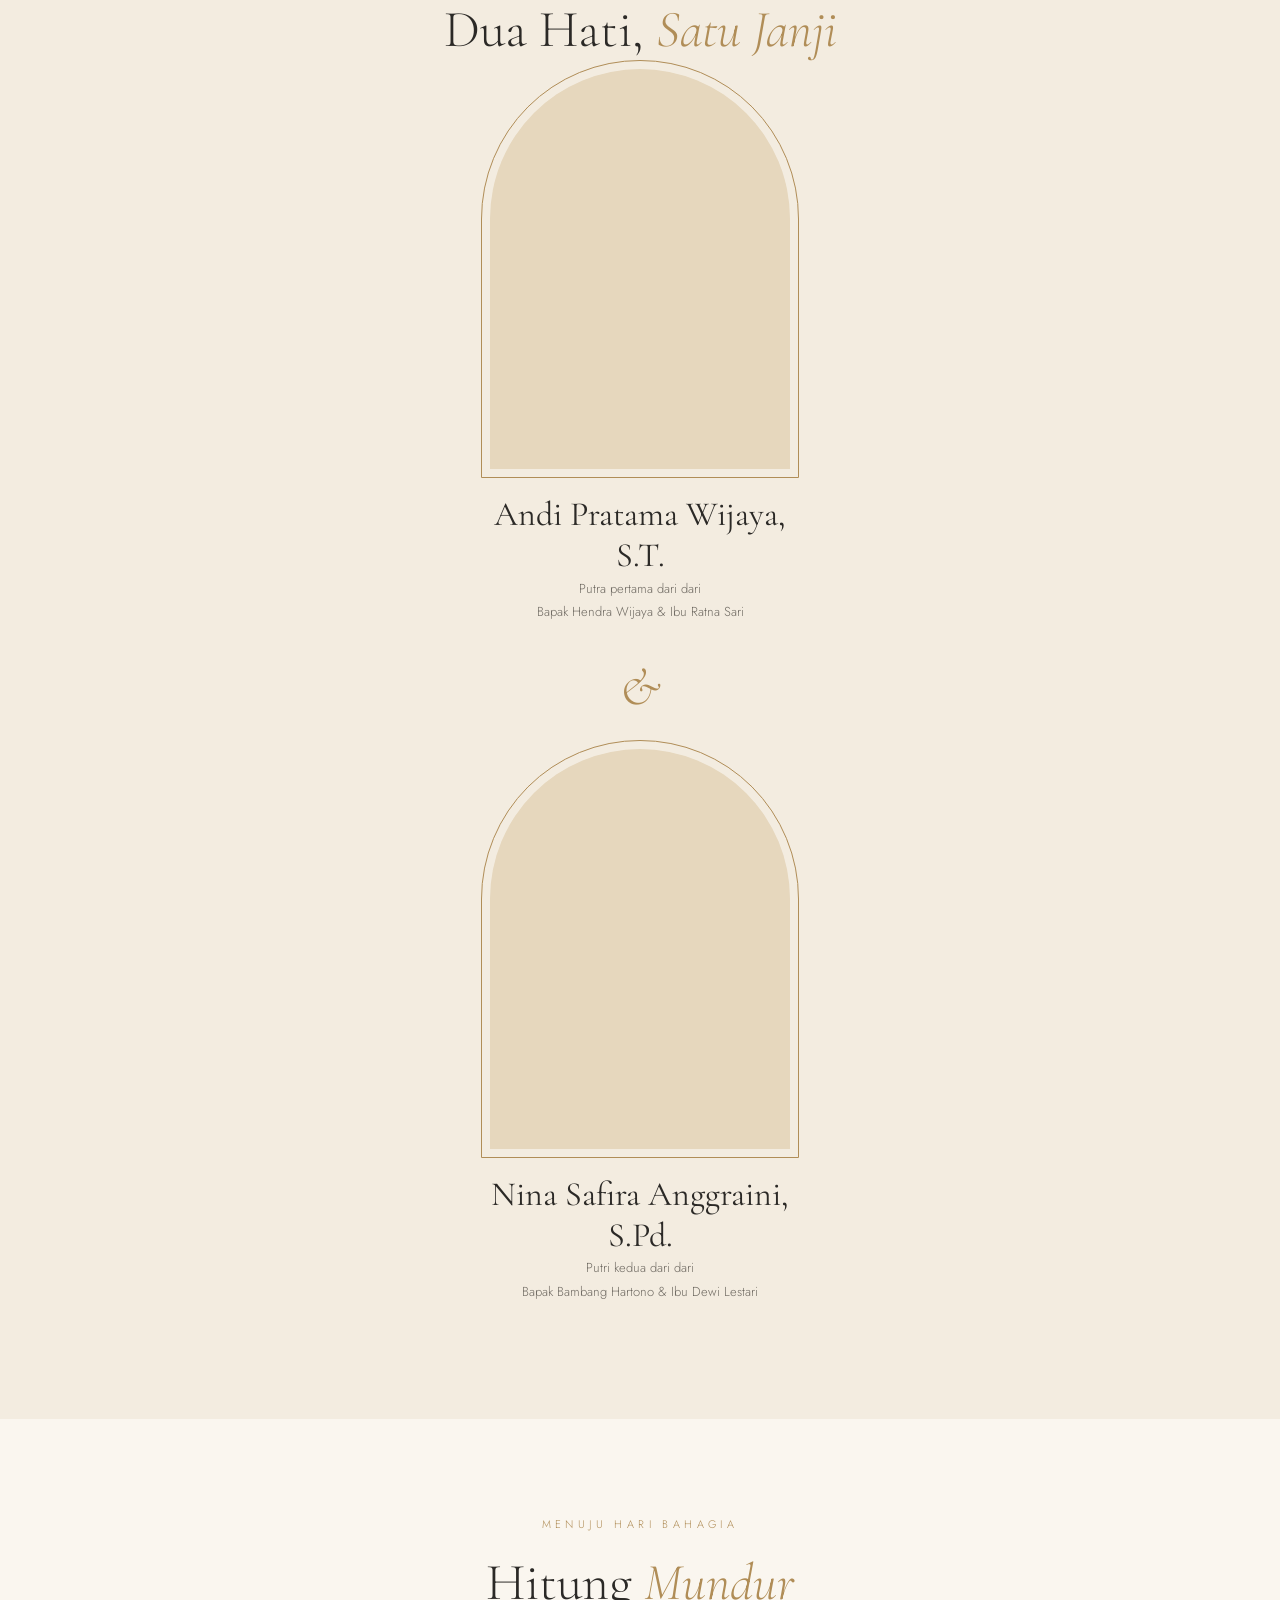
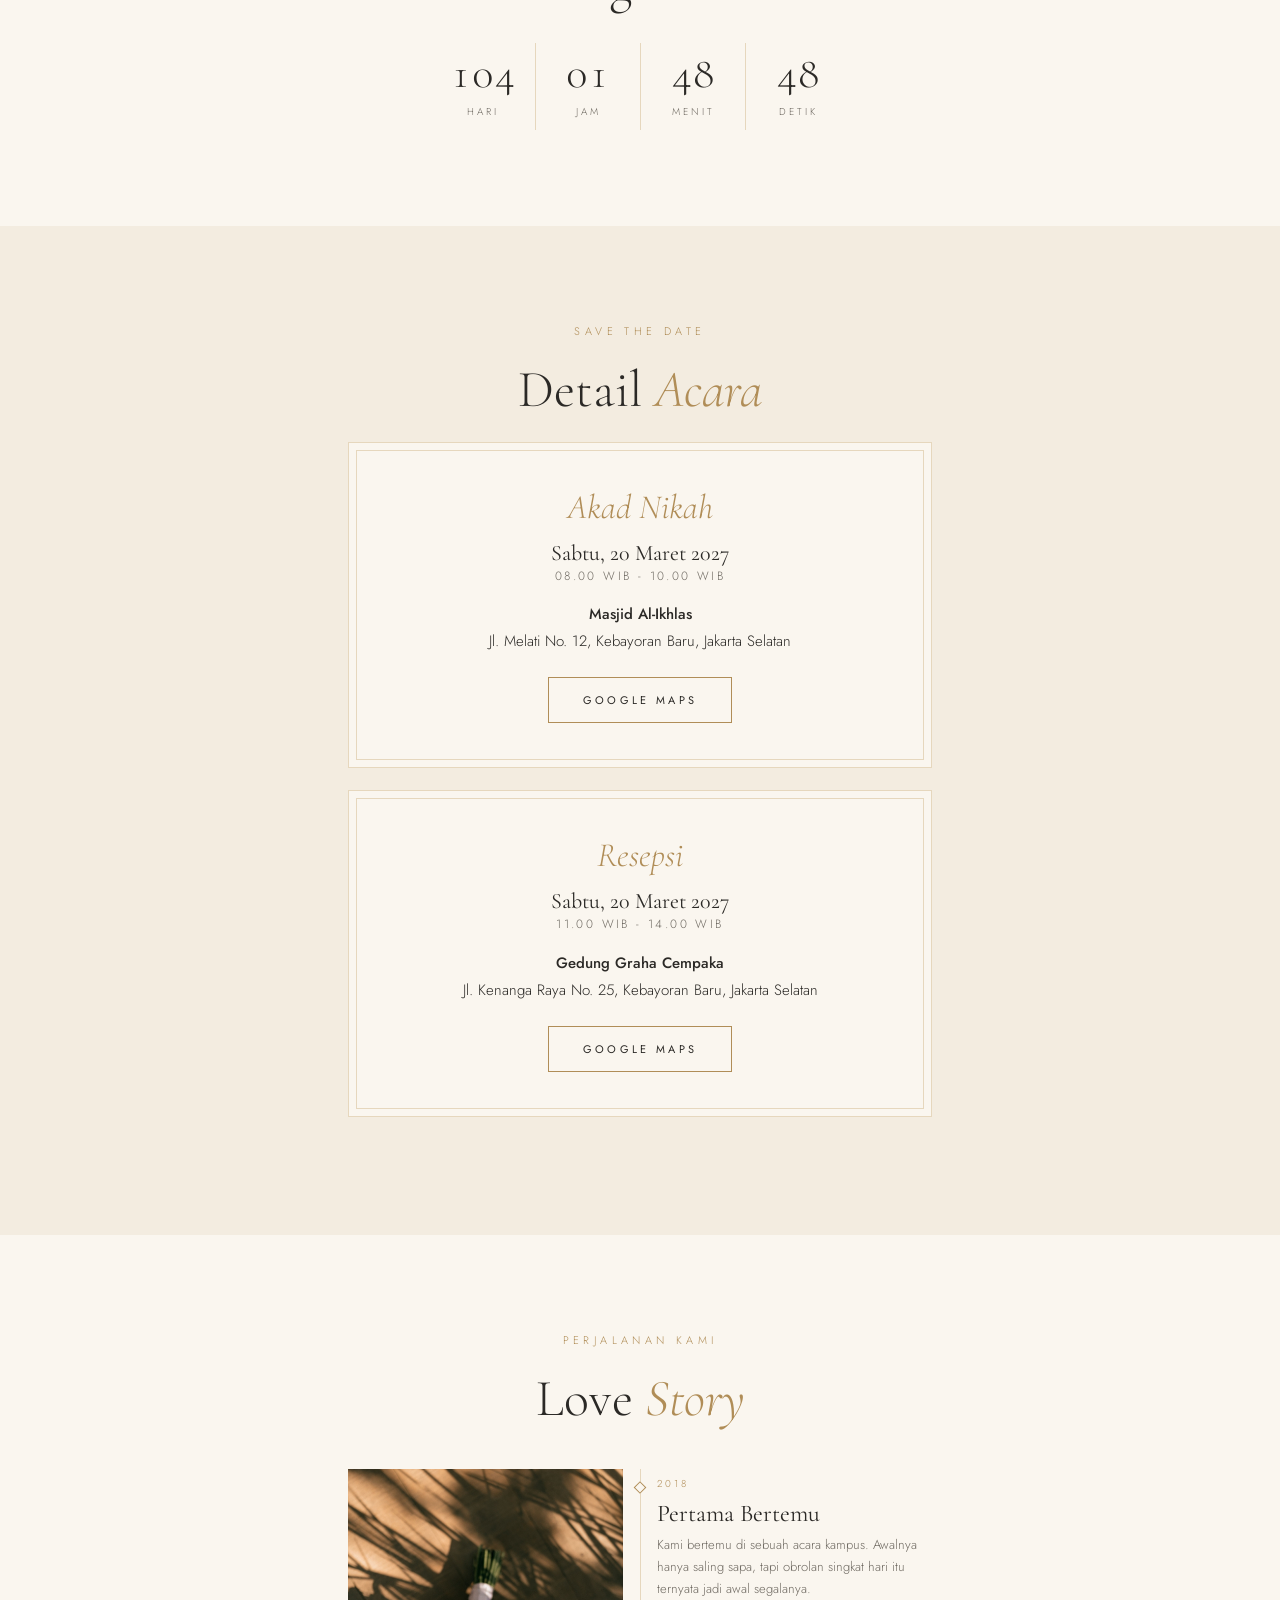
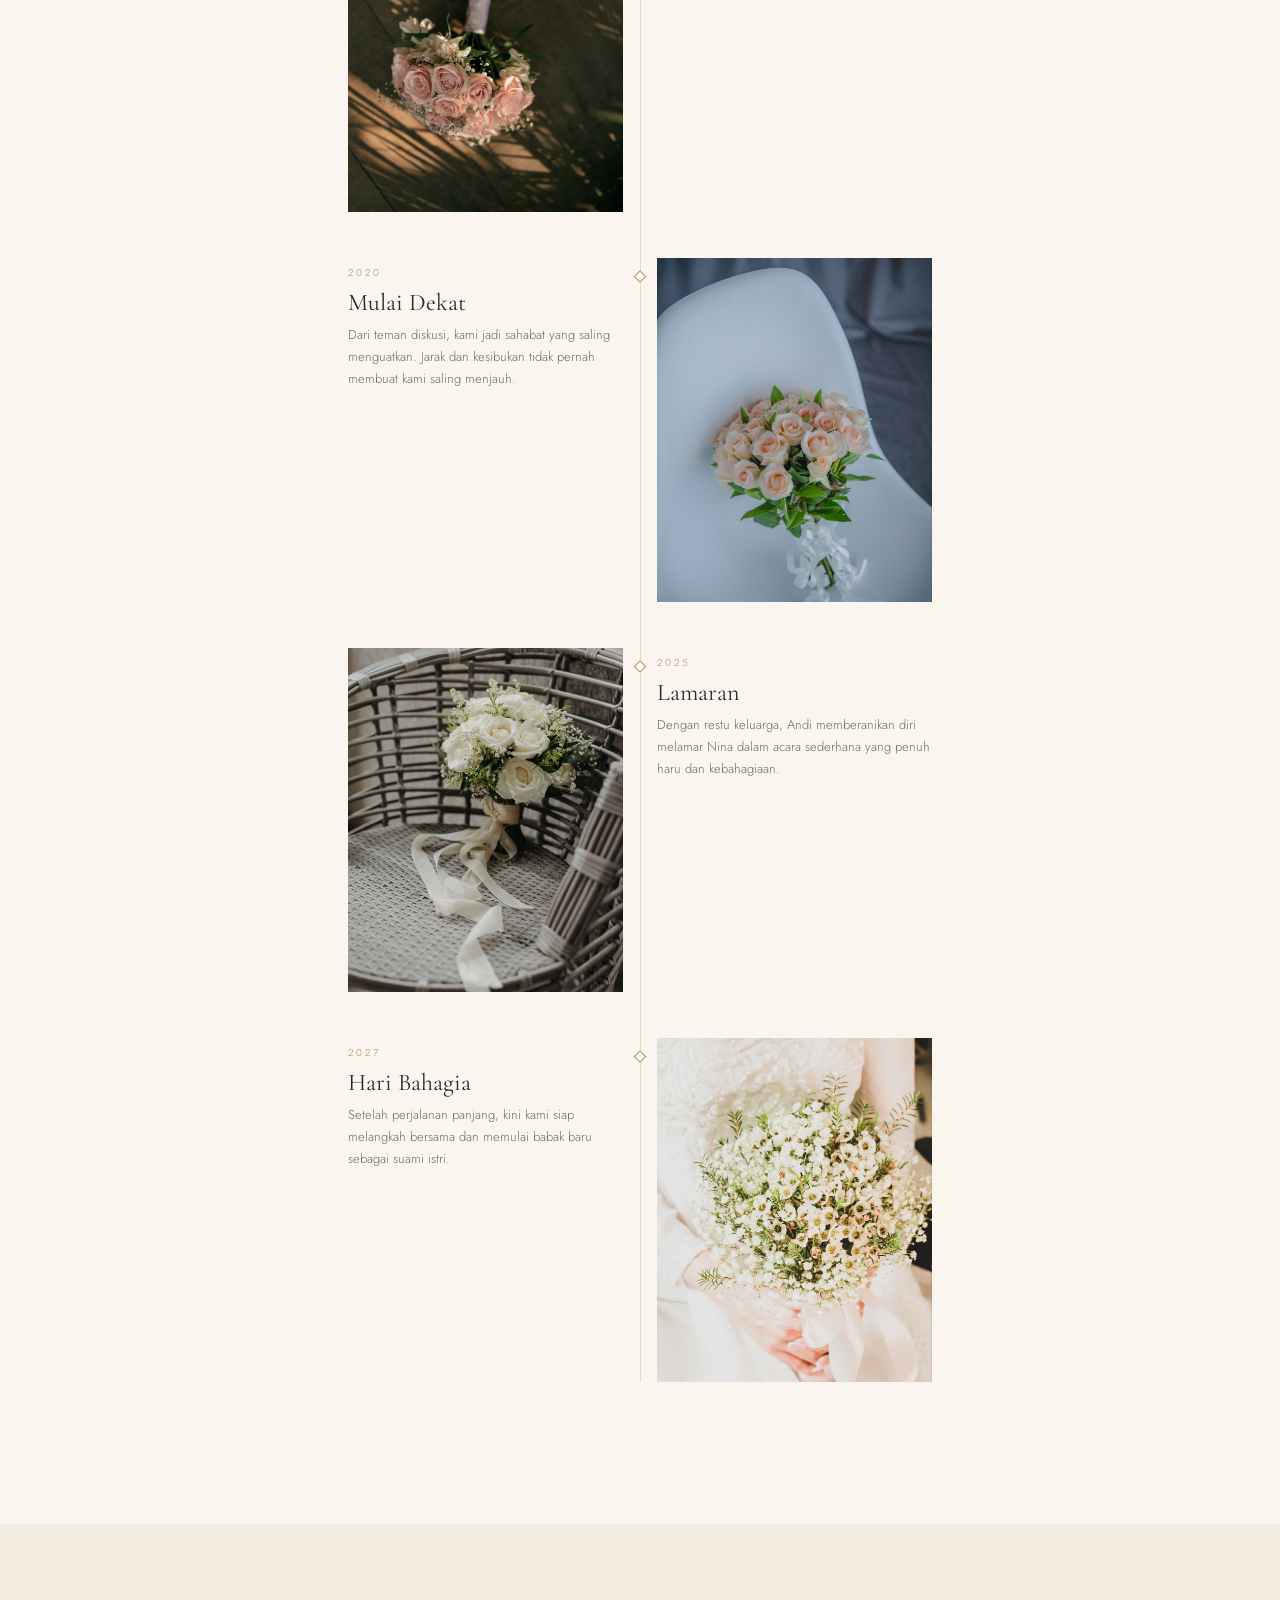
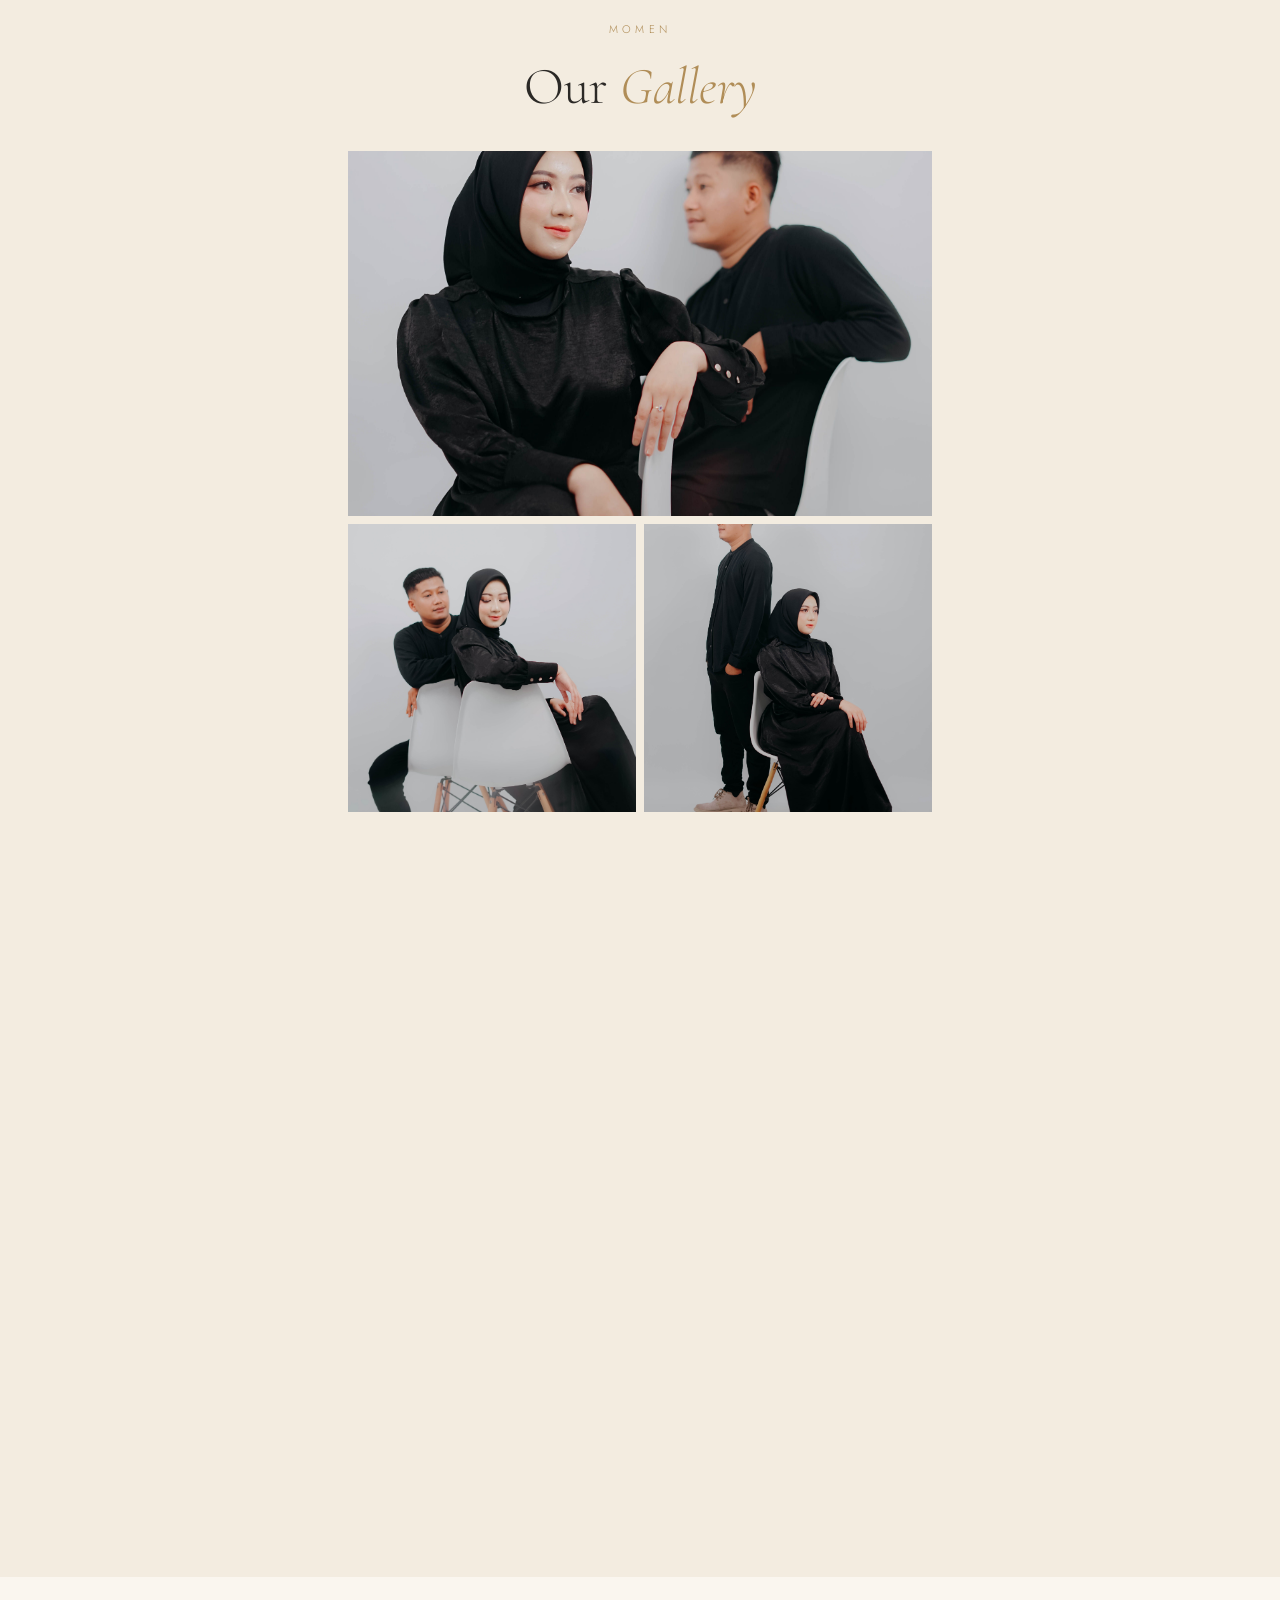
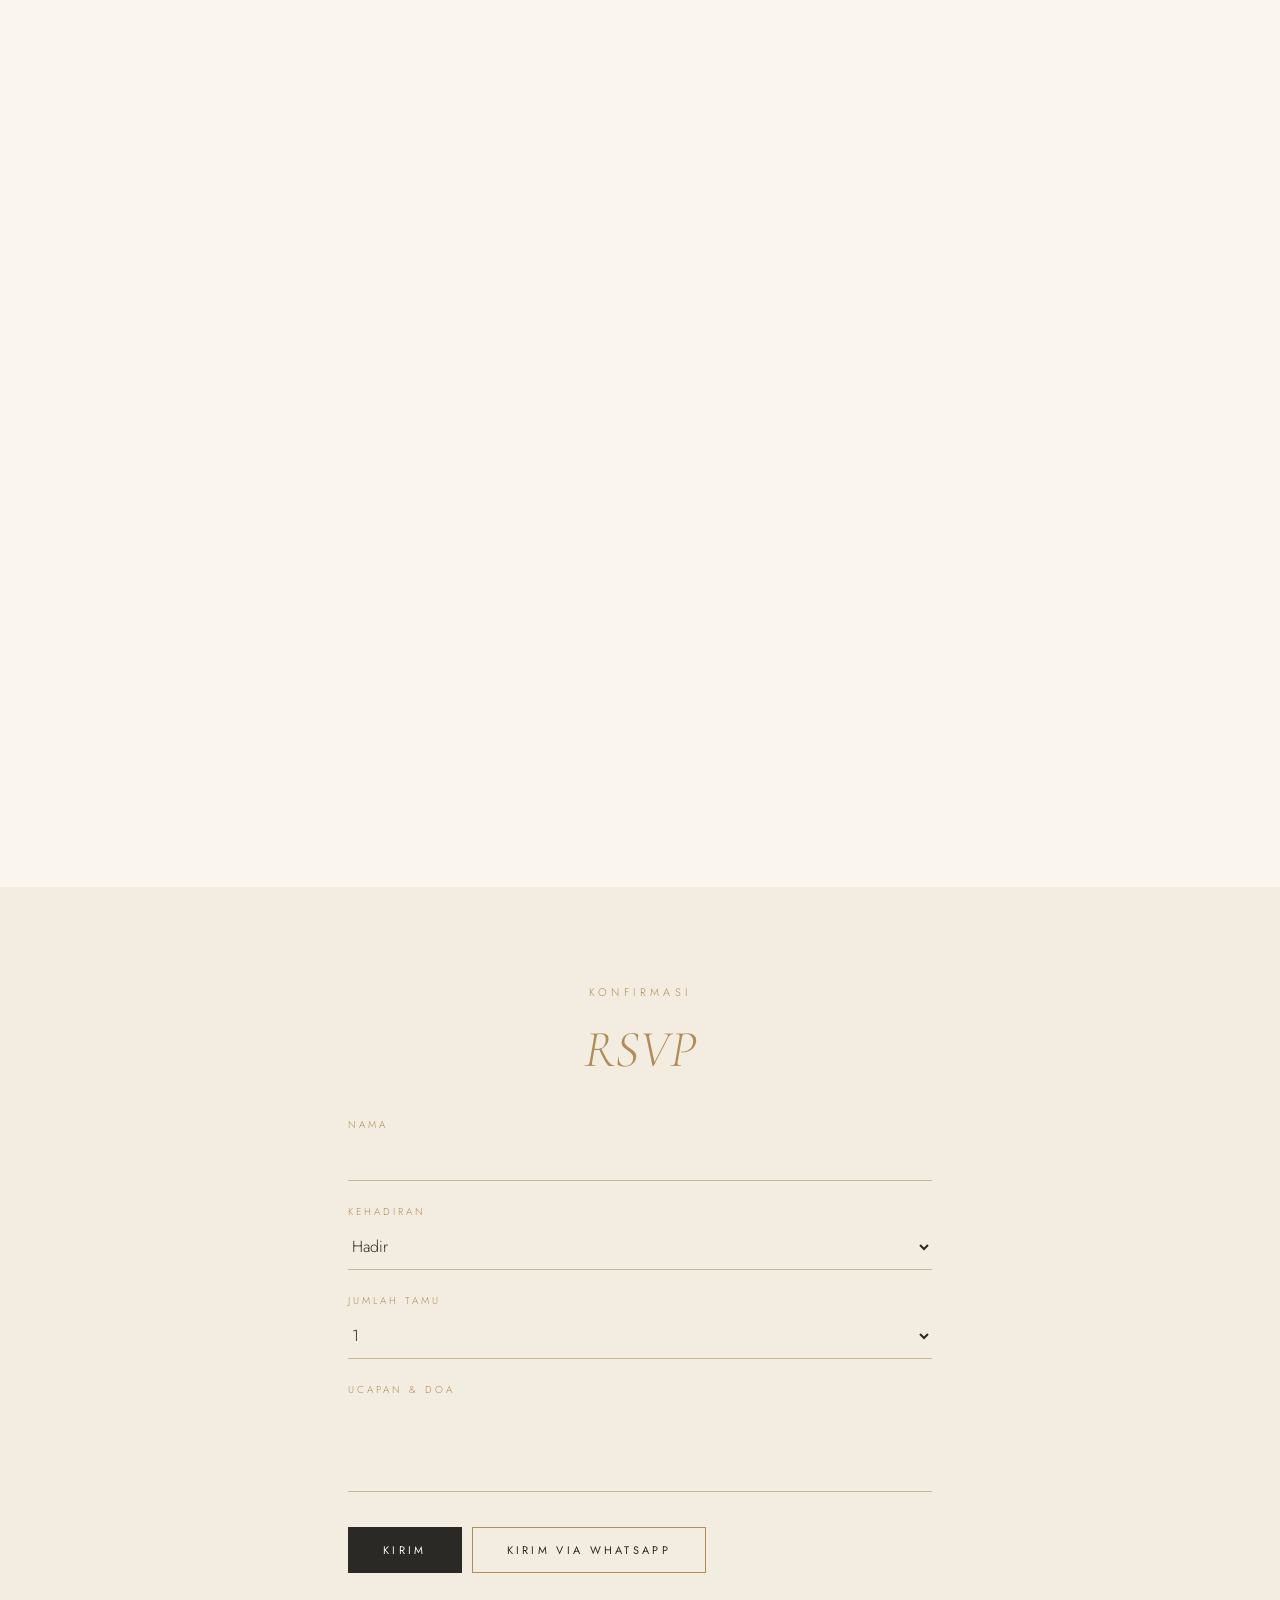
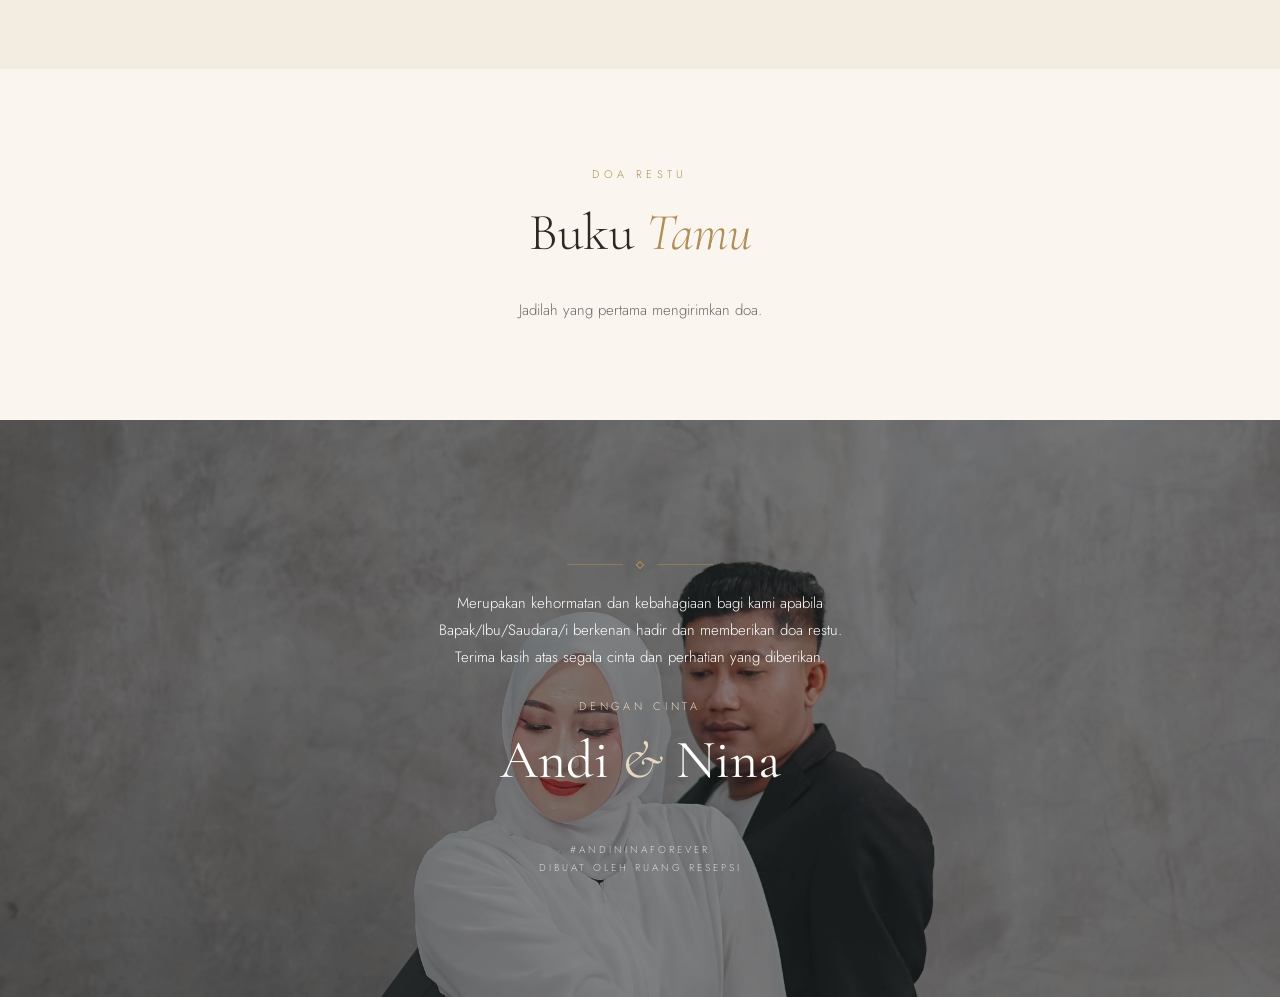
==== commit 6931d805: "Add files via upload" ====
--- a/index.html
+++ b/index.html
@@ -9,7 +9,7 @@
 <link rel="icon" href="data:,">
 <link rel="preconnect" href="https://fonts.googleapis.com">
 <link href="https://fonts.googleapis.com/css2?family=Cormorant+Garamond:ital,wght@0,300;0,400;0,500;1,300;1,400&family=Jost:wght@300;400;500&display=swap" rel="stylesheet">
-<link rel="stylesheet" href="style.css?v=3">
+<link rel="stylesheet" href="style.css?v=4">
 </head>
 <body class="lock">
 
@@ -95,7 +95,7 @@
 <div id="lb"><button aria-label="Tutup">&times;</button><div class="ph"></div></div>
 <div id="toast"></div>
 
-<script src="config.js?v=3" charset="utf-8"></script>
-<script src="script.js?v=3" charset="utf-8"></script>
+<script src="config.js?v=4" charset="utf-8"></script>
+<script src="script.js?v=4" charset="utf-8"></script>
 </body>
 </html>
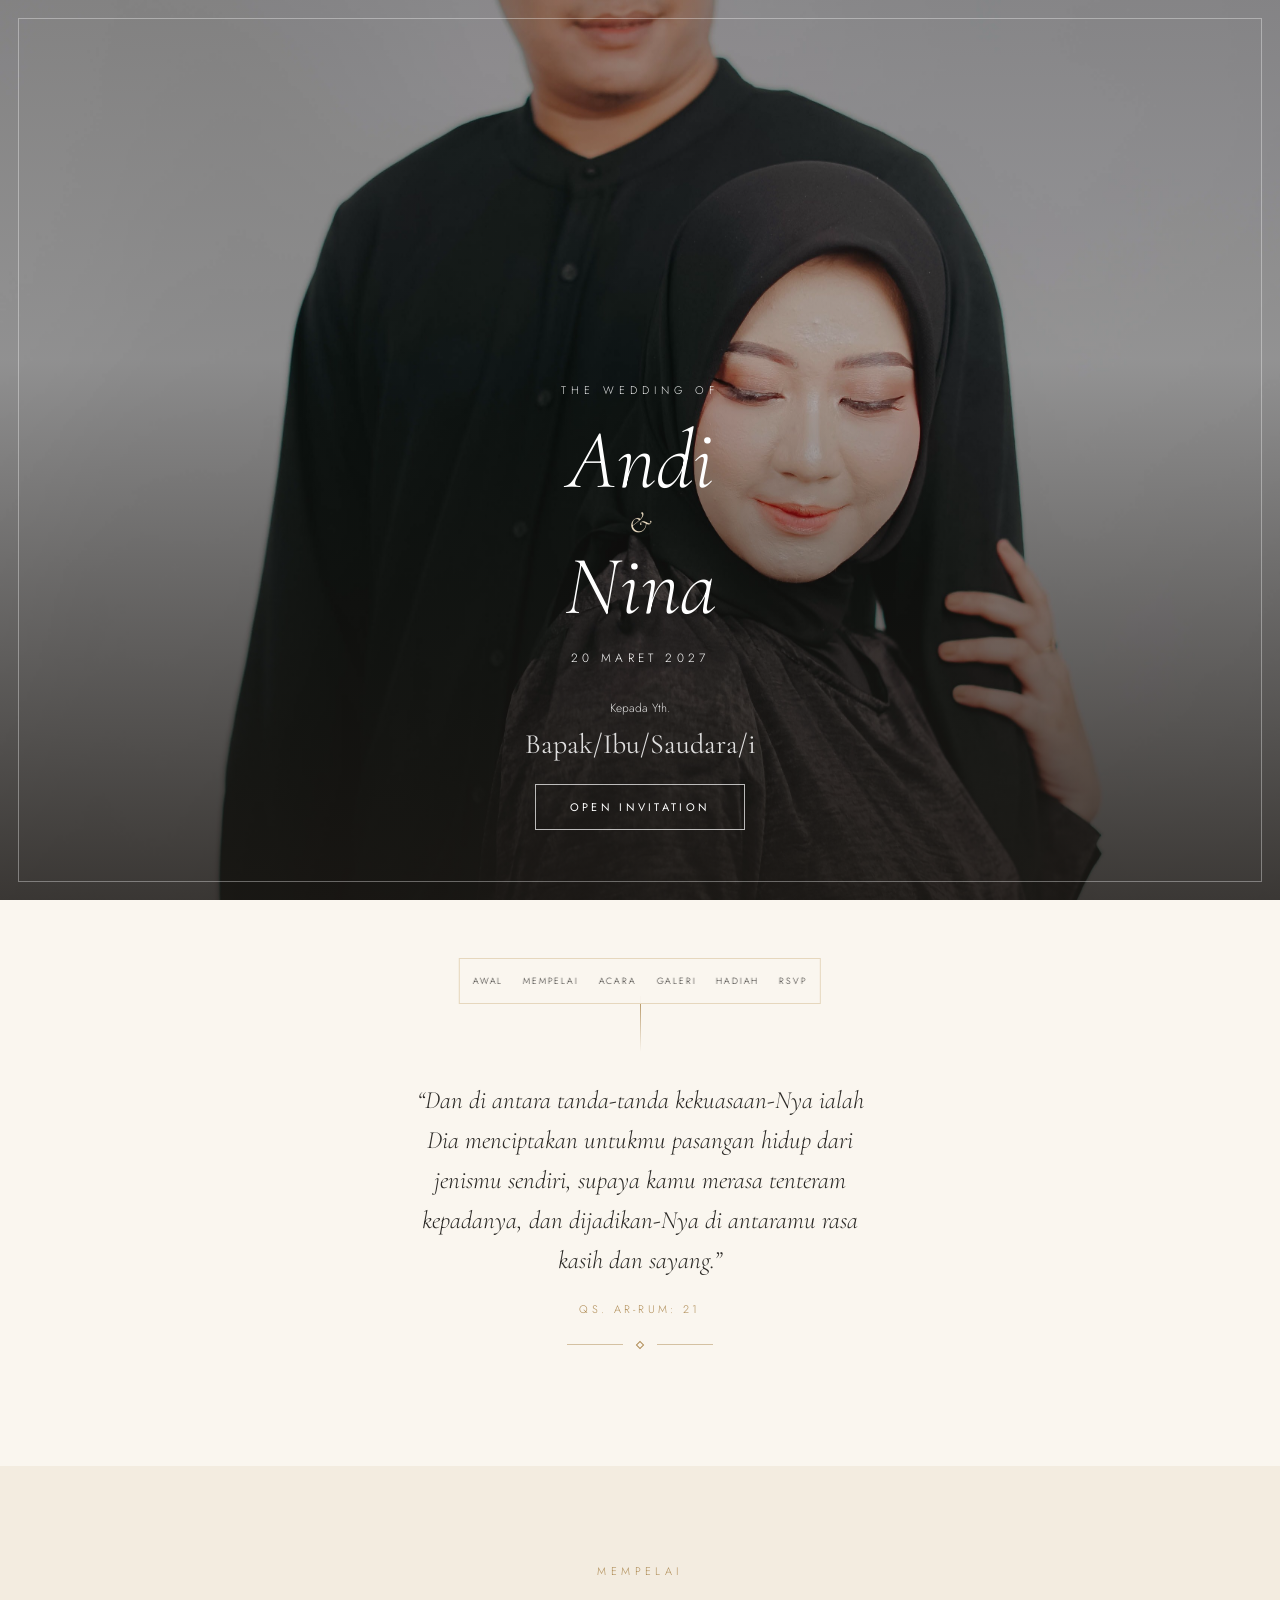
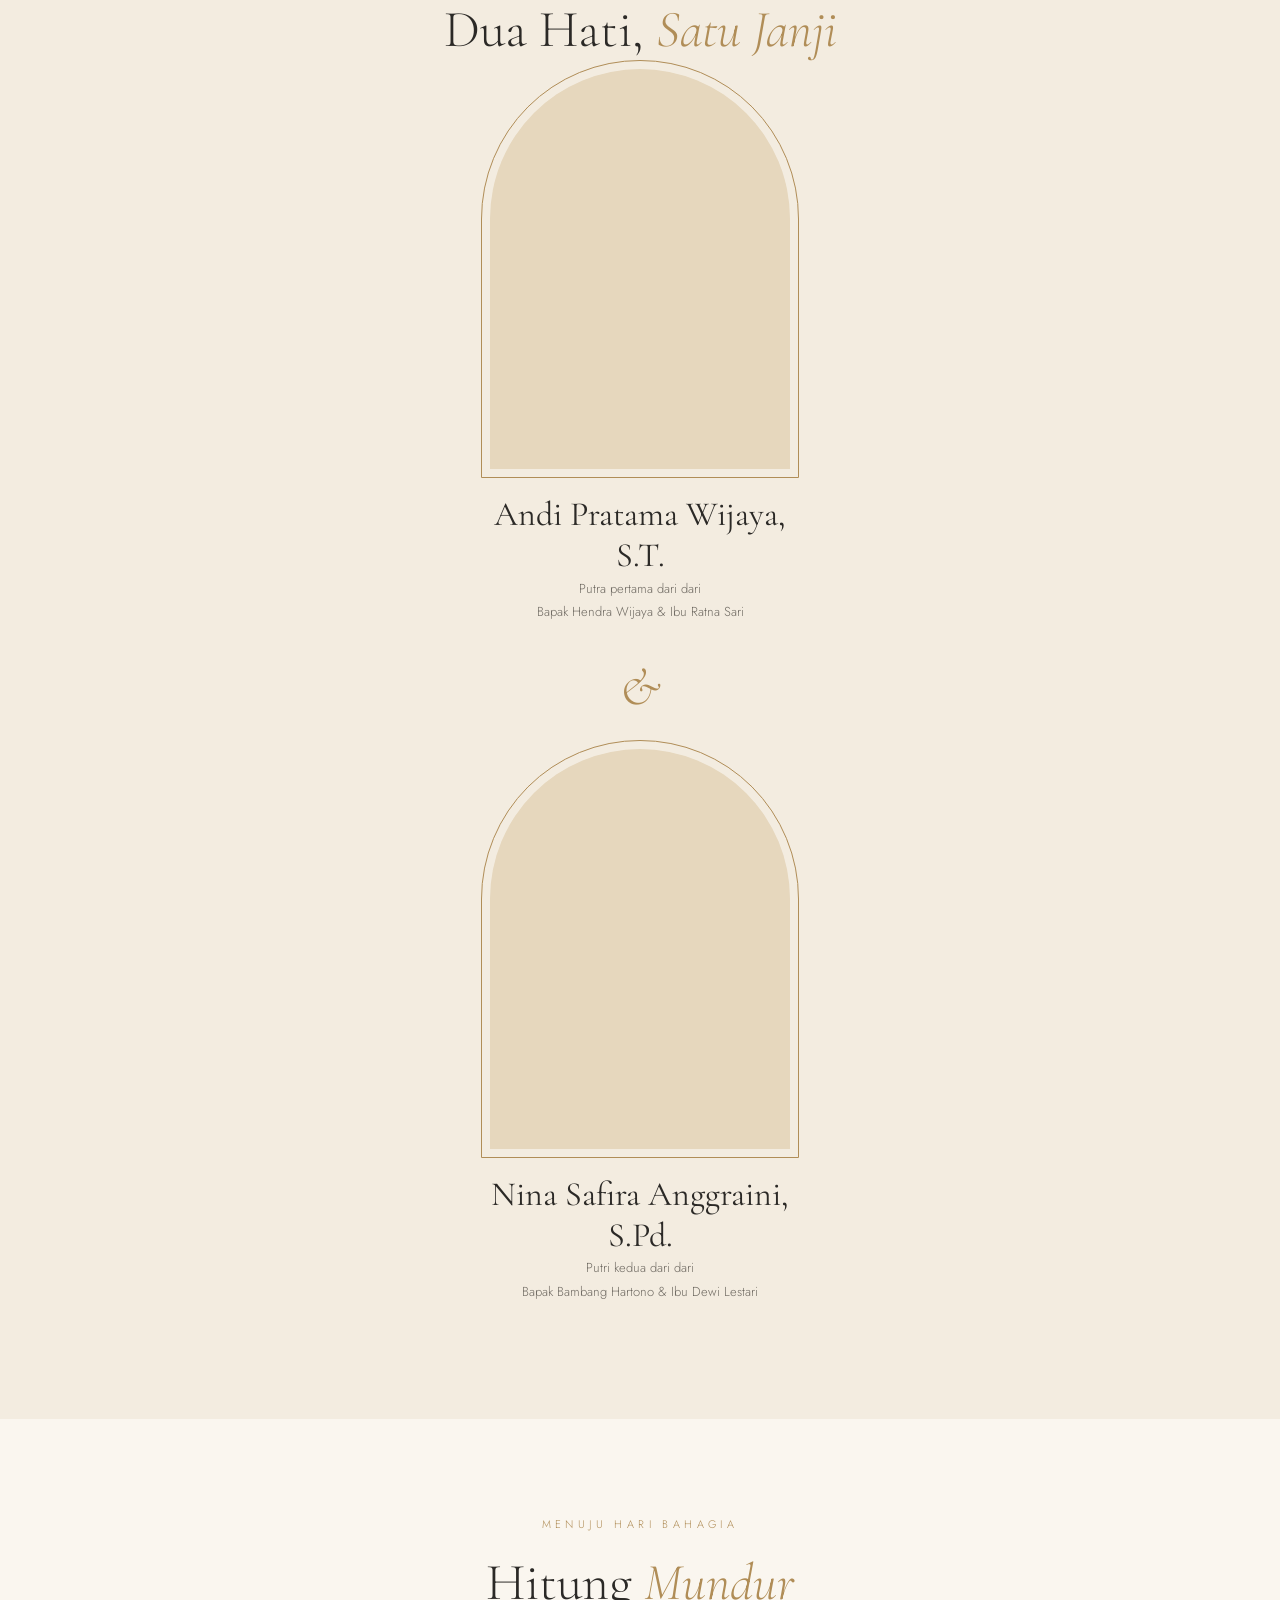
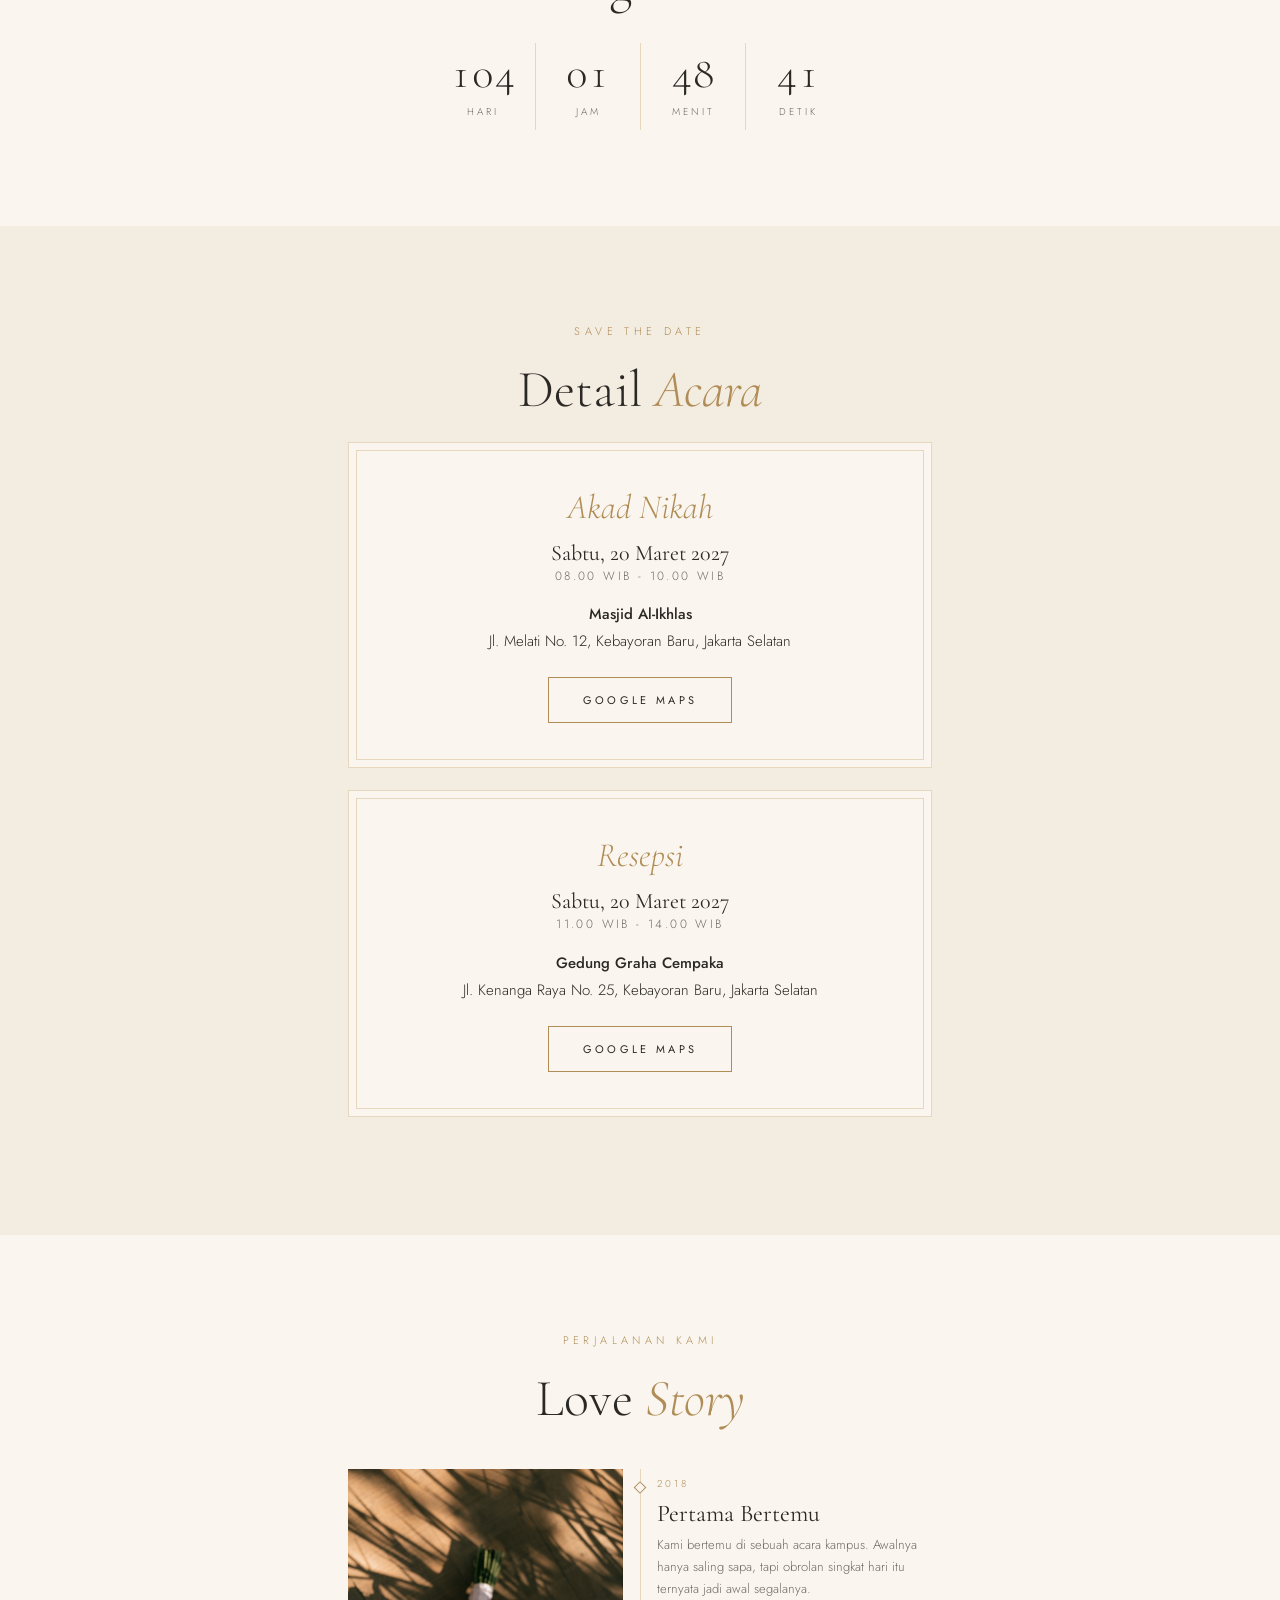
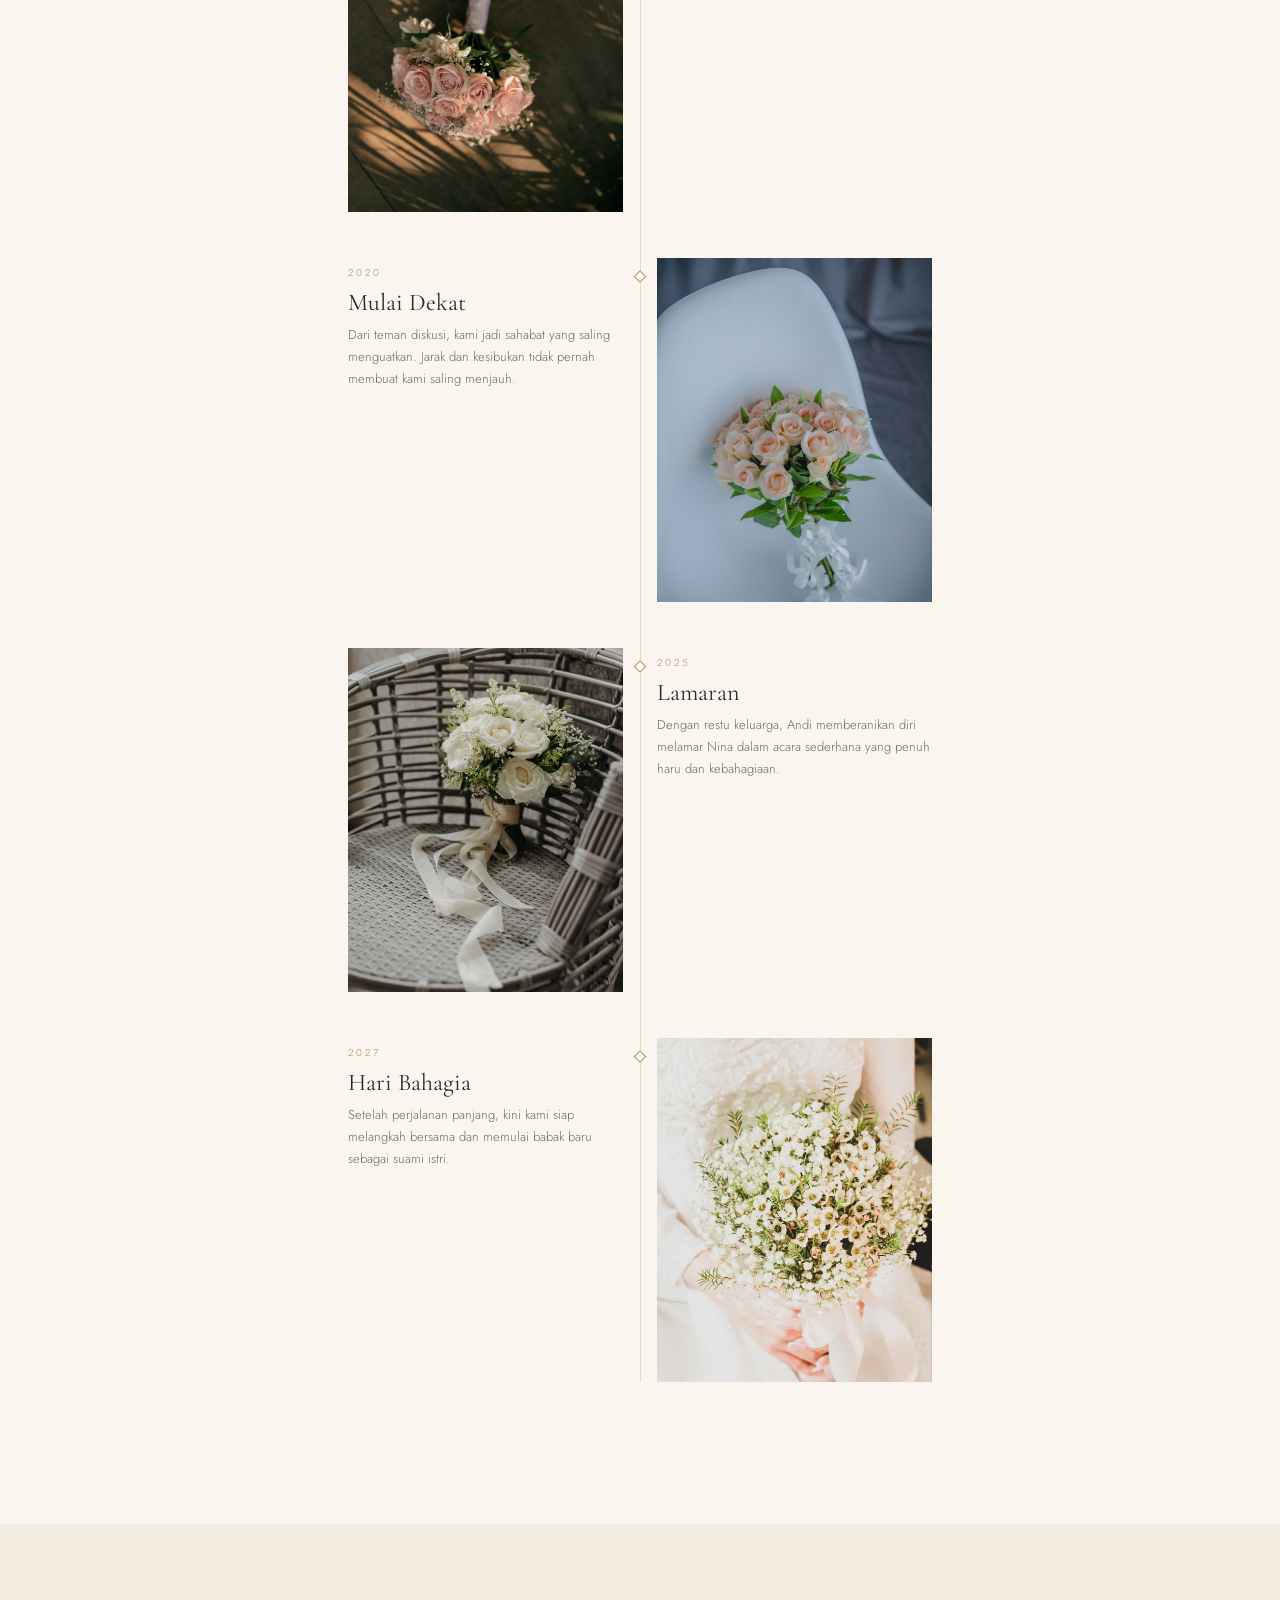
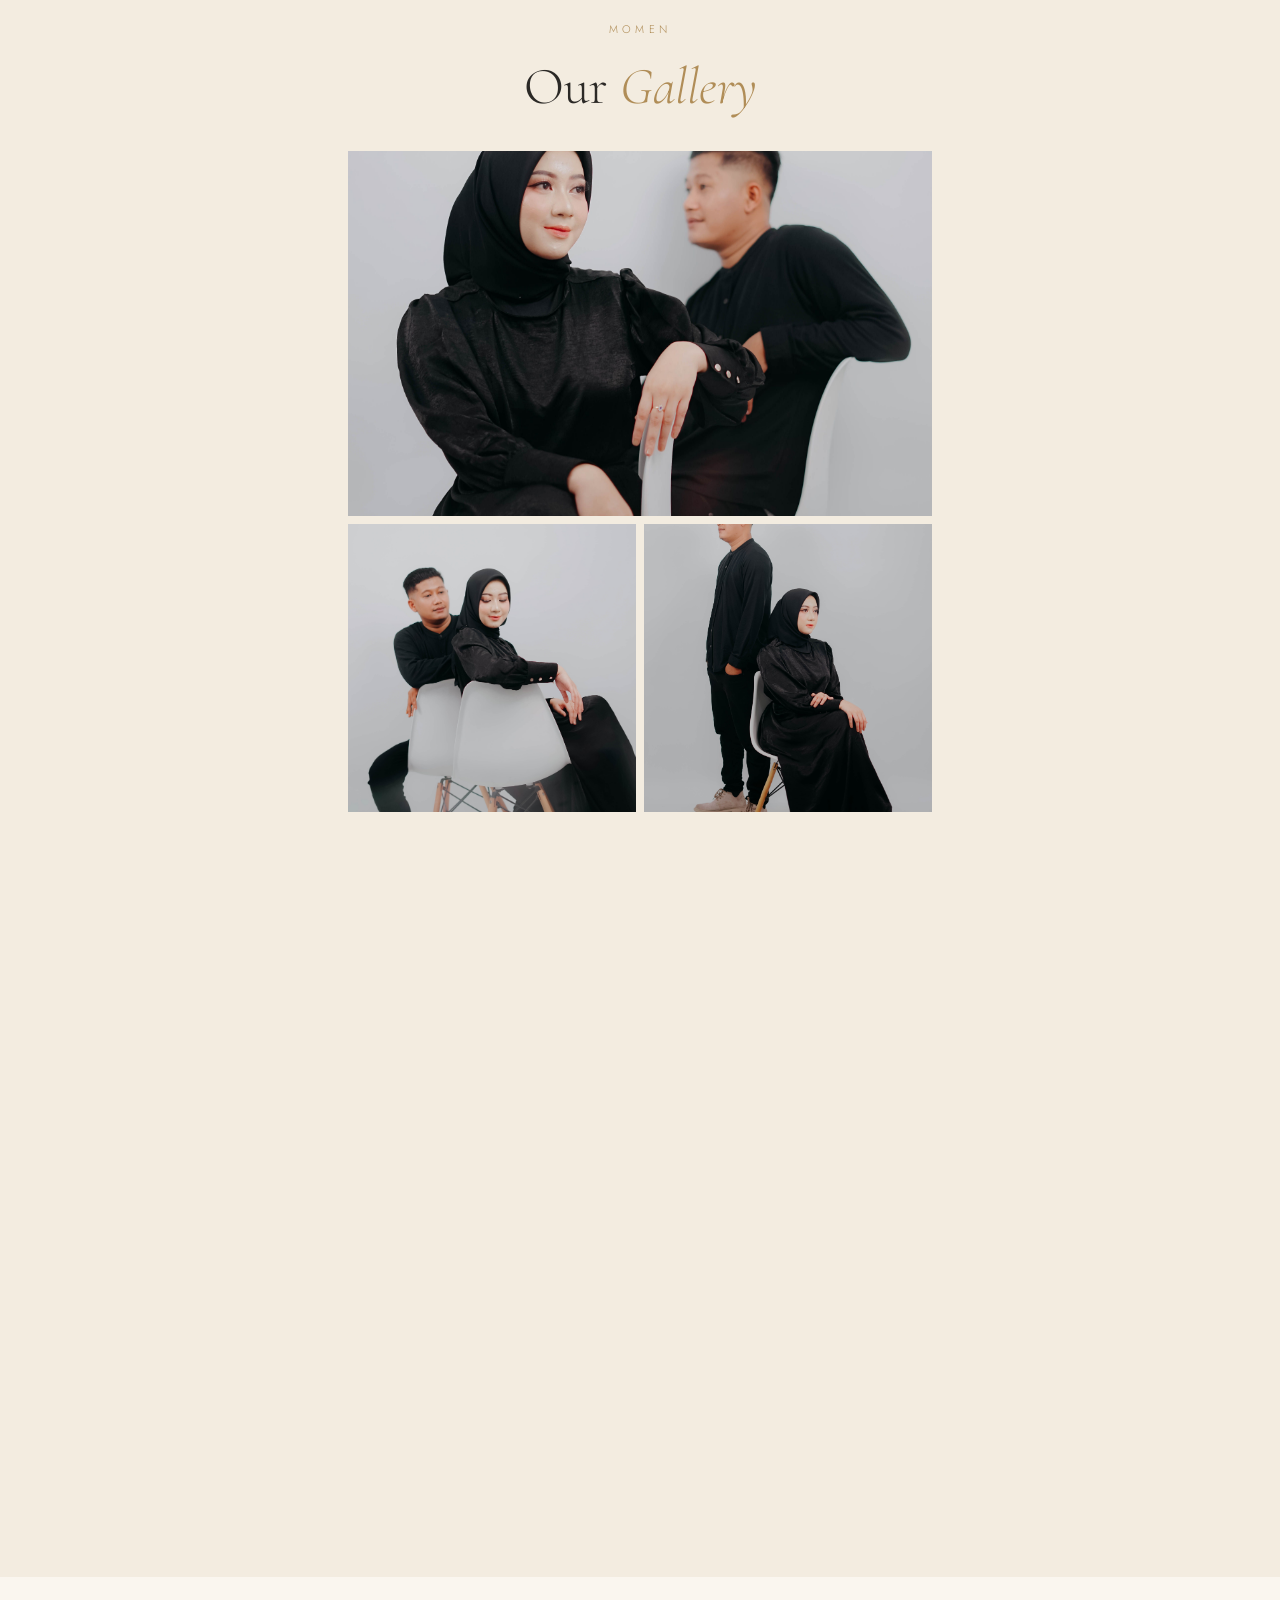
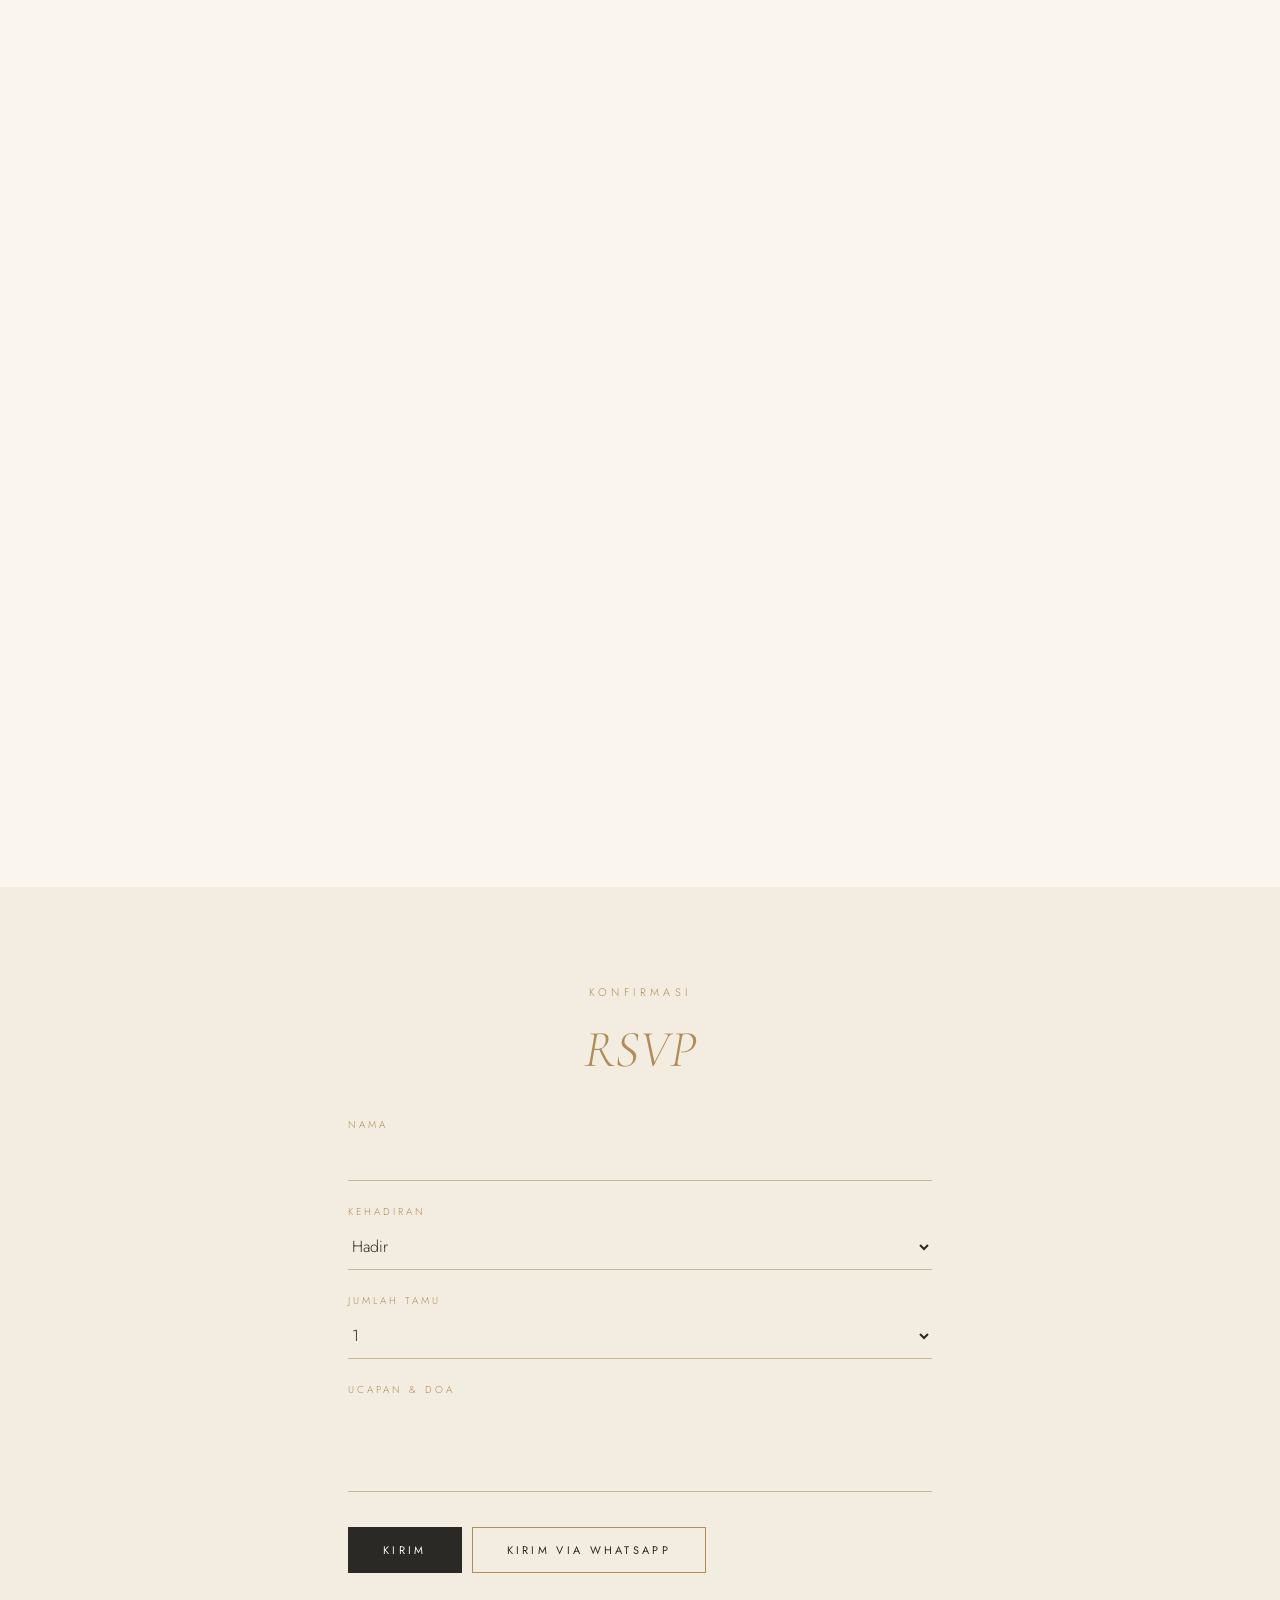
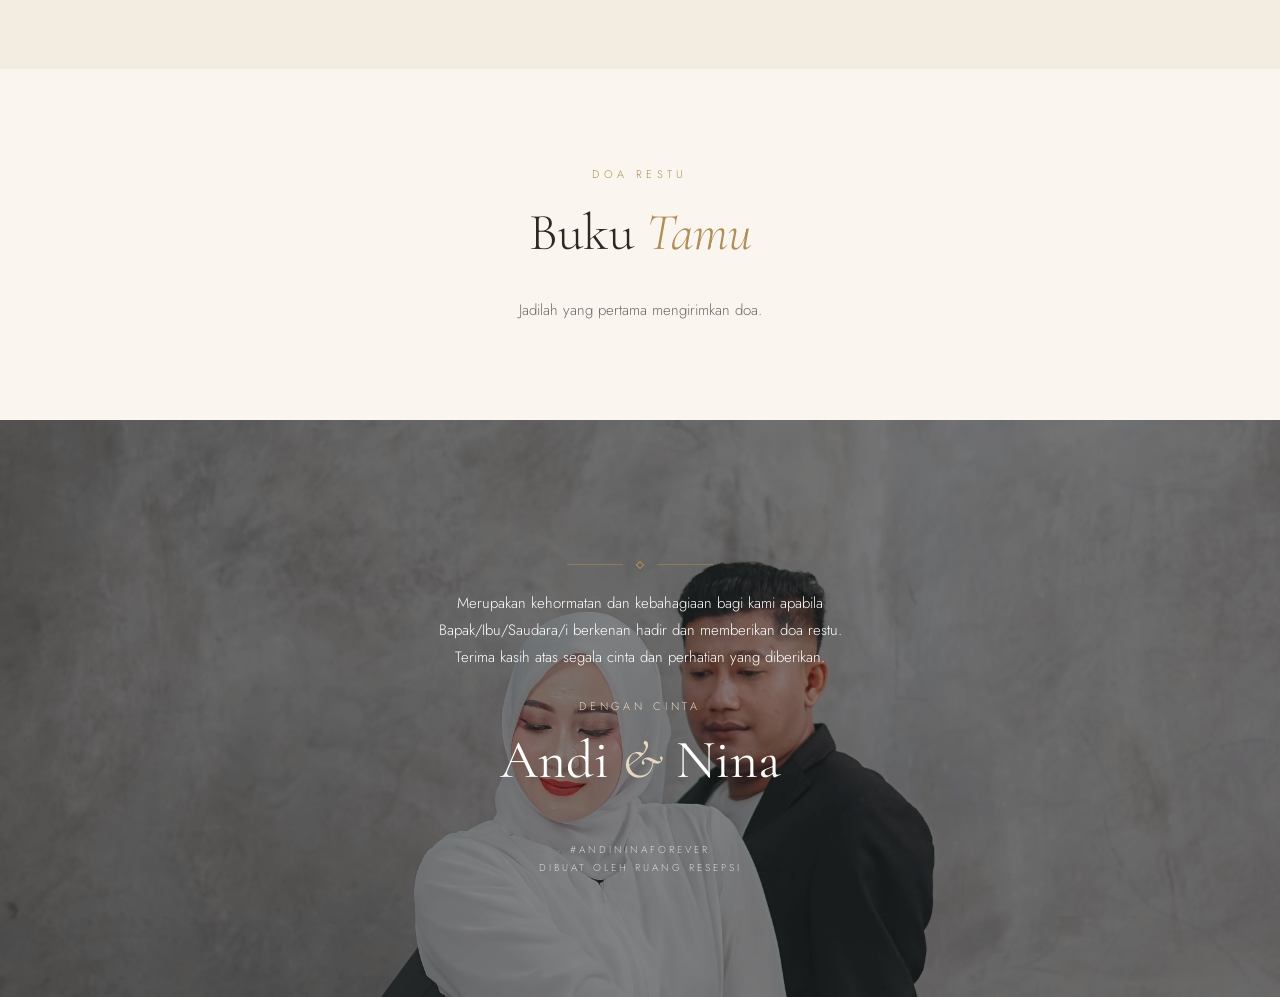
==== commit 777df5f0: "Add files via upload" ====
--- a/index.html
+++ b/index.html
@@ -3,8 +3,20 @@
 <head>
 <meta charset="utf-8">
 <meta name="viewport" content="width=device-width, initial-scale=1, viewport-fit=cover">
-<title>Undangan Pernikahan</title>
-<meta name="description" content="Undangan pernikahan digital">
+<!-- ===== EDIT PER KLIEN: judul, deskripsi, alamat & foto pratinjau saat link dibagikan (WhatsApp, Instagram, dll) =====
+     og:image harus alamat LENGKAP (https://...), ukuran ideal 1200x630, di bawah 300 KB. -->
+<title>The Wedding of Andi &amp; Nina</title>
+<meta name="description" content="Kami mengundang Anda ke pernikahan Andi &amp; Nina, Sabtu, 20 Maret 2027.">
+<meta property="og:type" content="website">
+<meta property="og:site_name" content="The Wedding of Andi &amp; Nina">
+<meta property="og:title" content="The Wedding of Andi &amp; Nina">
+<meta property="og:description" content="Sabtu, 20 Maret 2027. Kami mengundang Anda untuk hadir dan memberikan doa restu.">
+<meta property="og:url" content="https://andi-nina.ruangresepsi.com/">
+<meta property="og:image" content="https://andi-nina.ruangresepsi.com/assets/photos/preview.jpg">
+<meta property="og:image:width" content="1200">
+<meta property="og:image:height" content="630">
+<meta name="twitter:card" content="summary_large_image">
+<!-- ===== akhir bagian edit per klien ===== -->
 <meta name="theme-color" content="#faf6ef">
 <link rel="icon" href="data:,">
 <link rel="preconnect" href="https://fonts.googleapis.com">
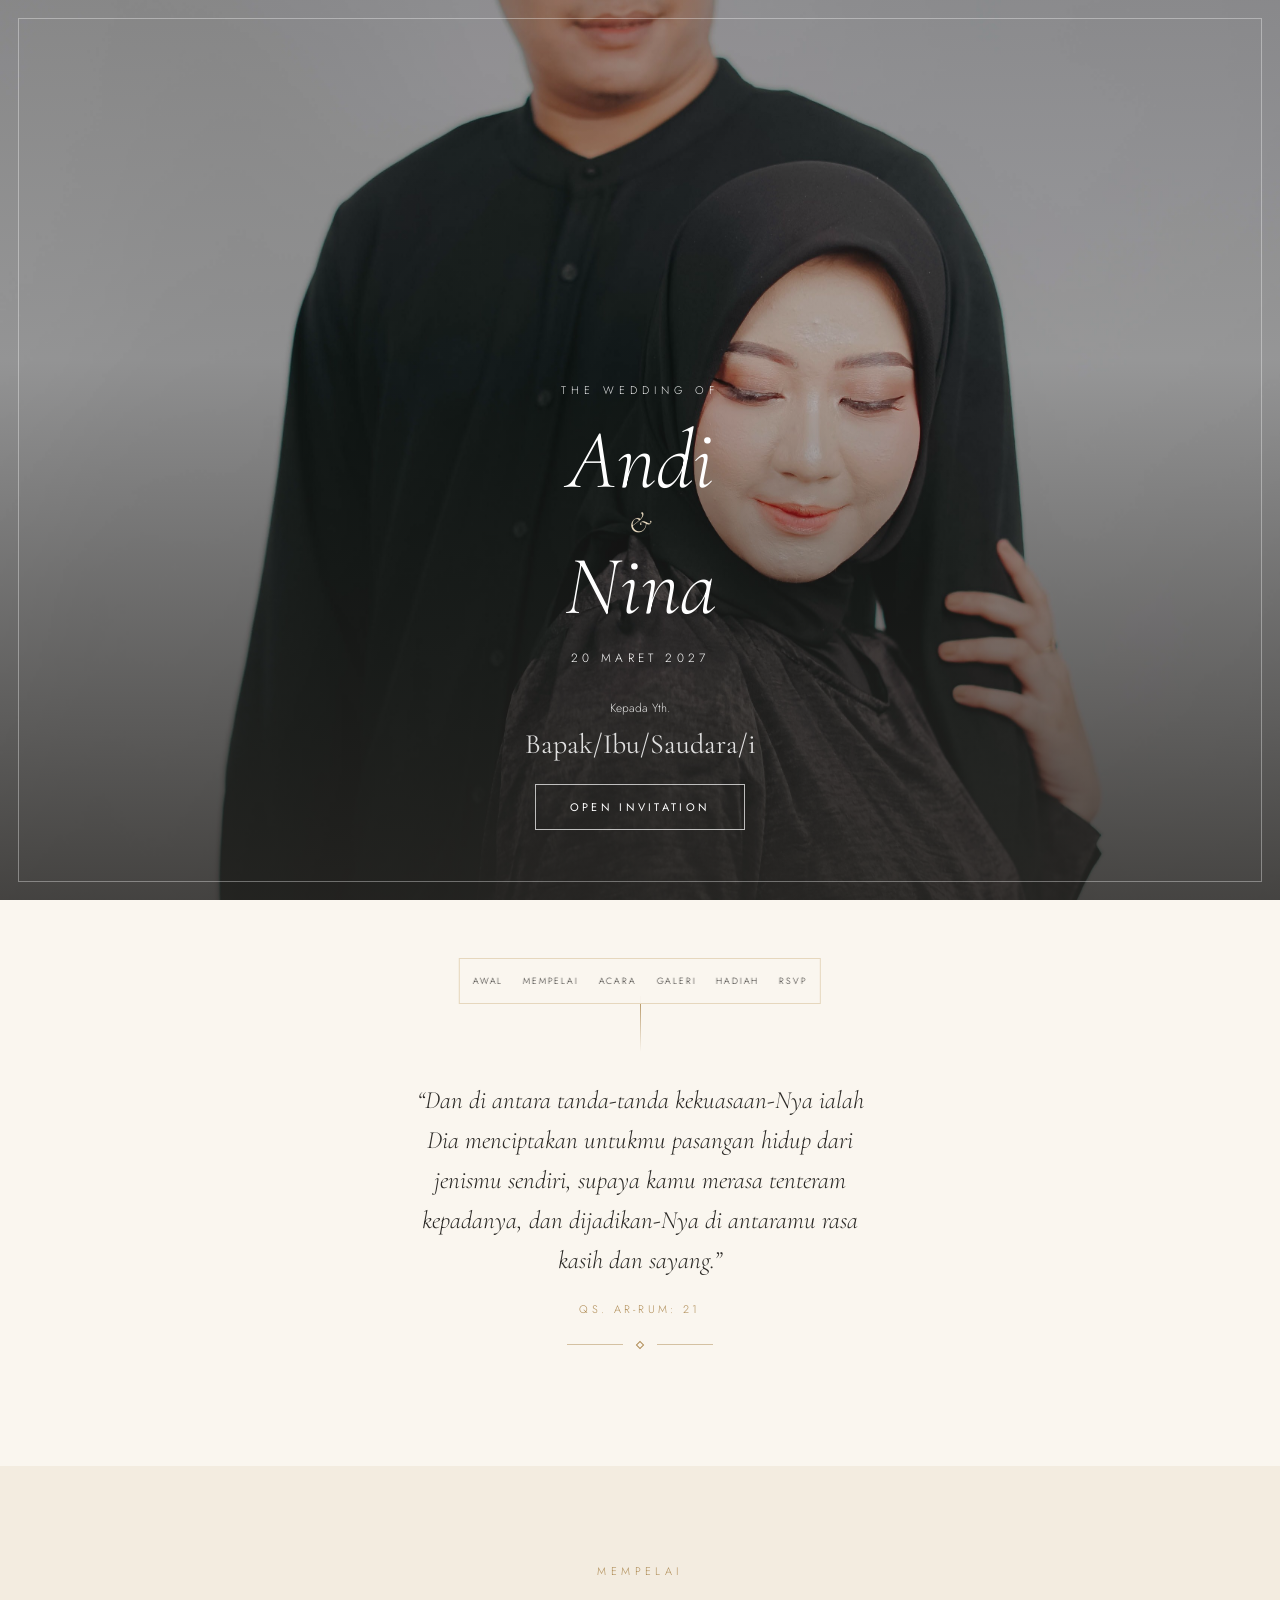
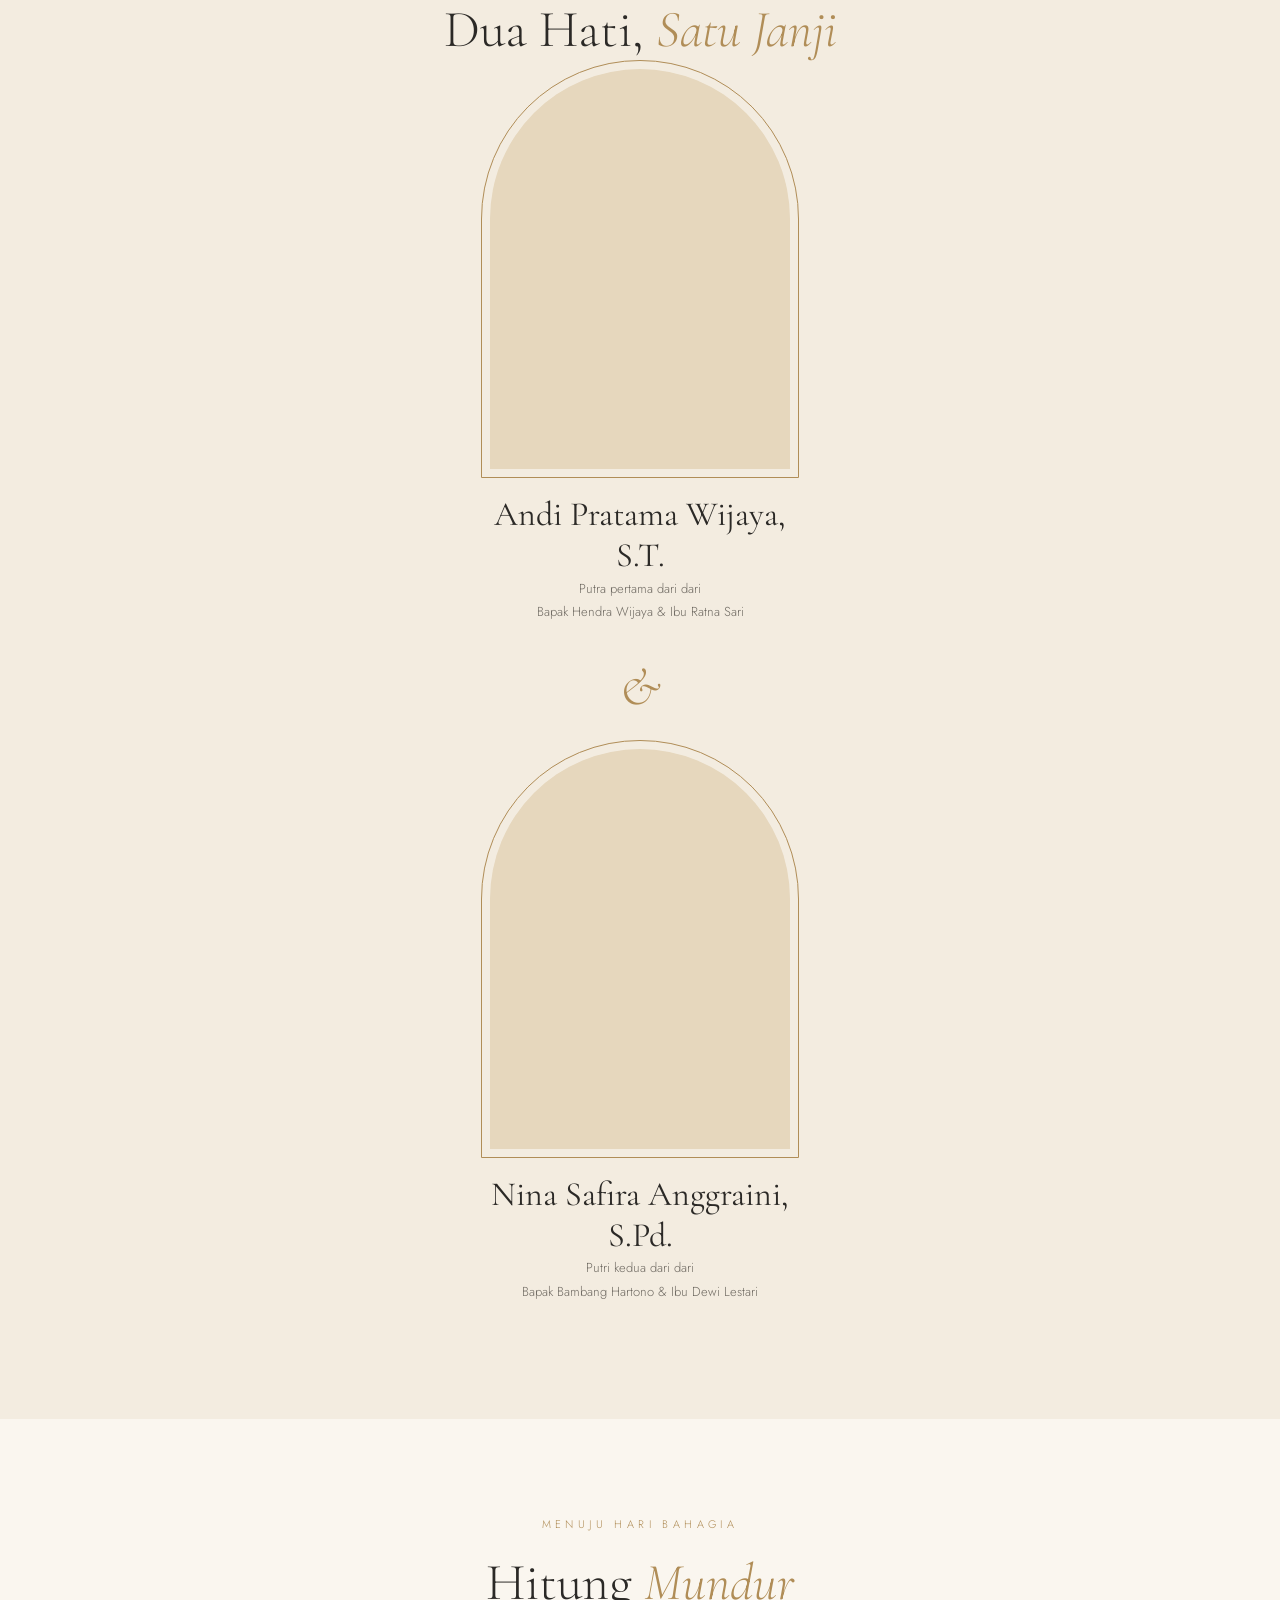
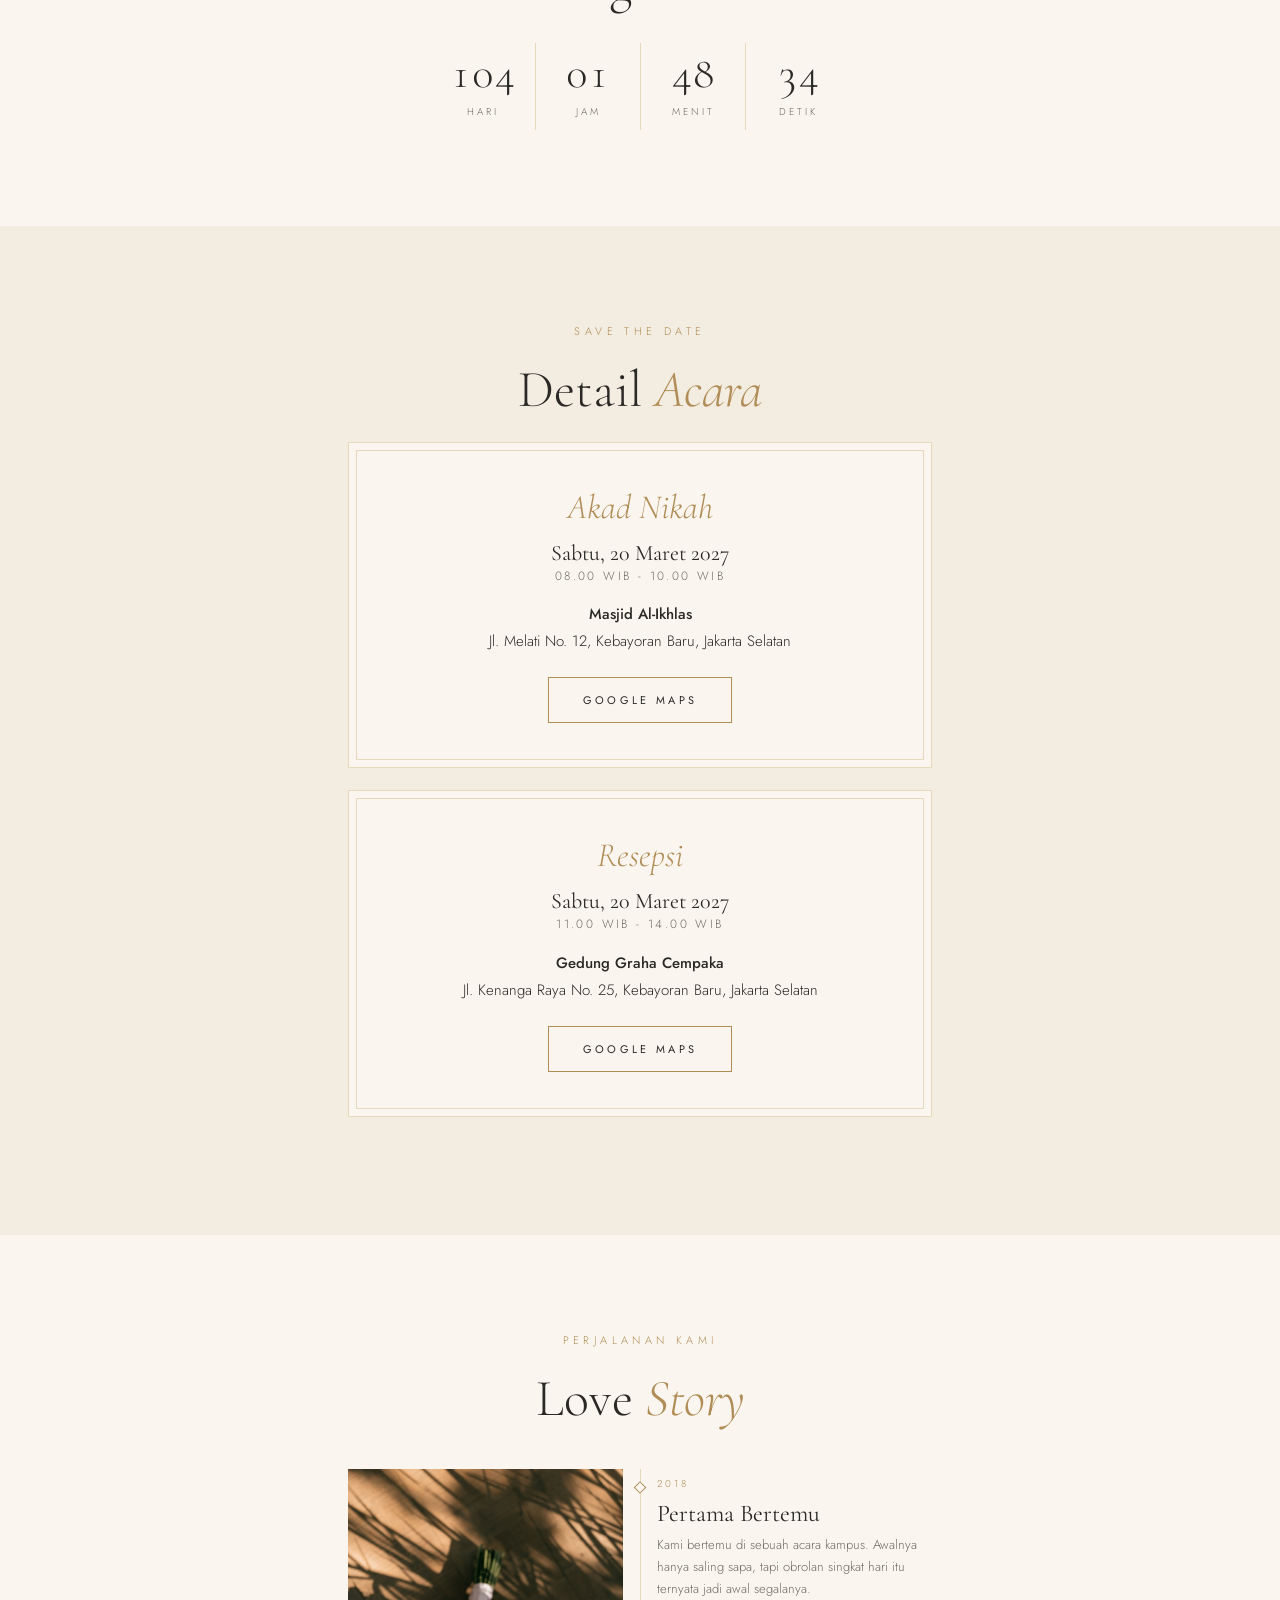
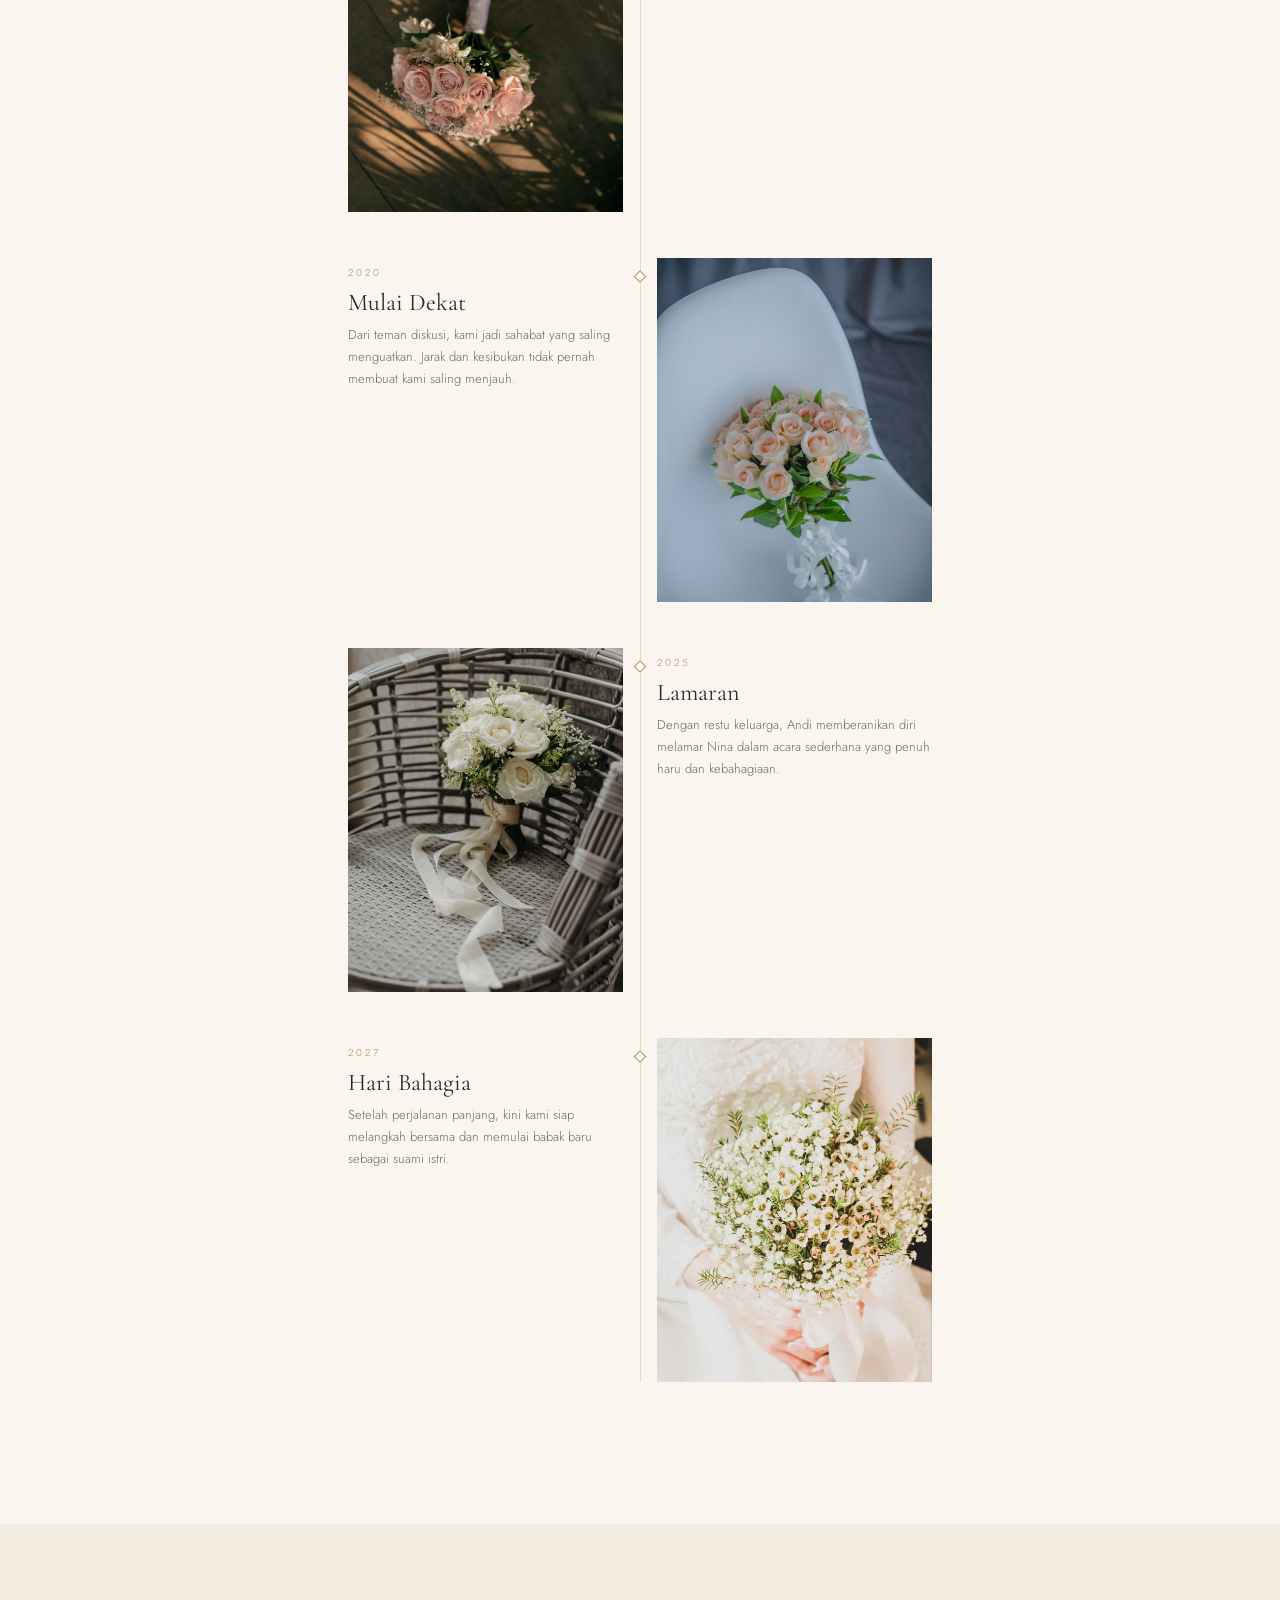
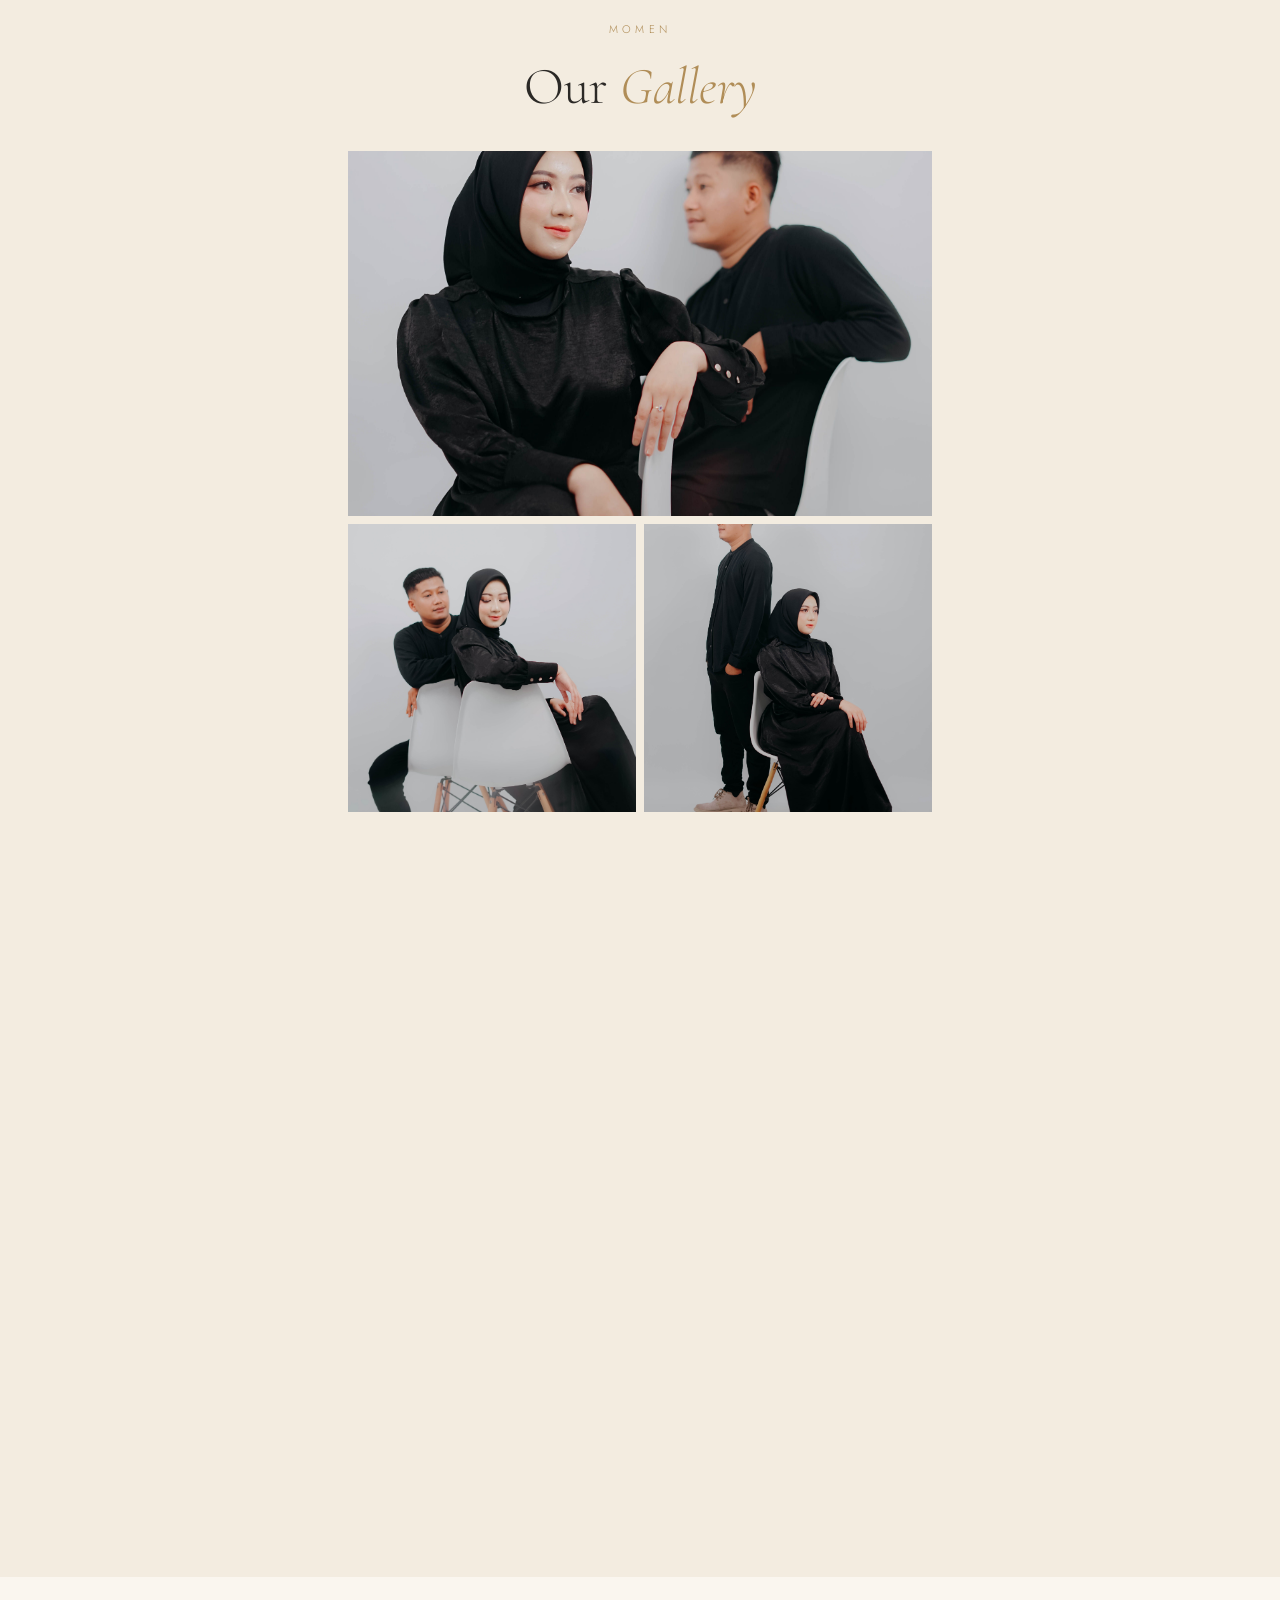
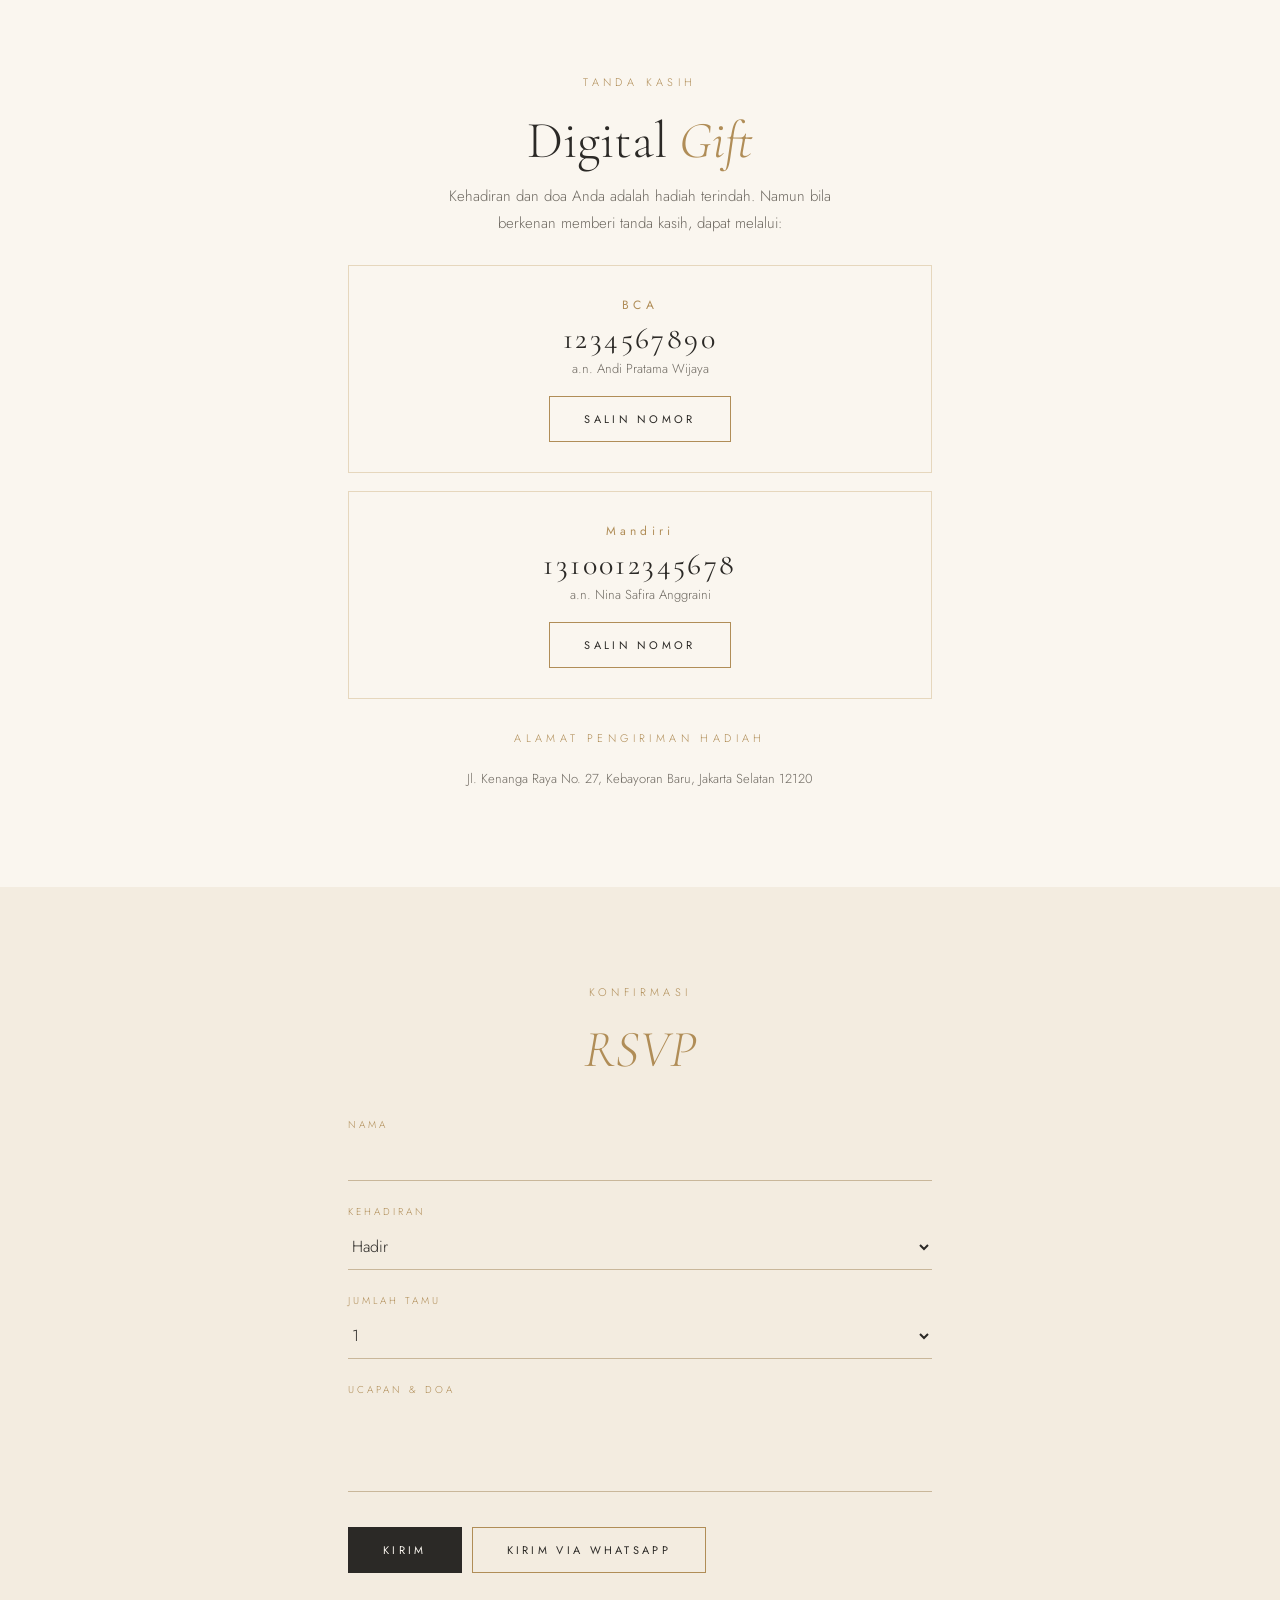
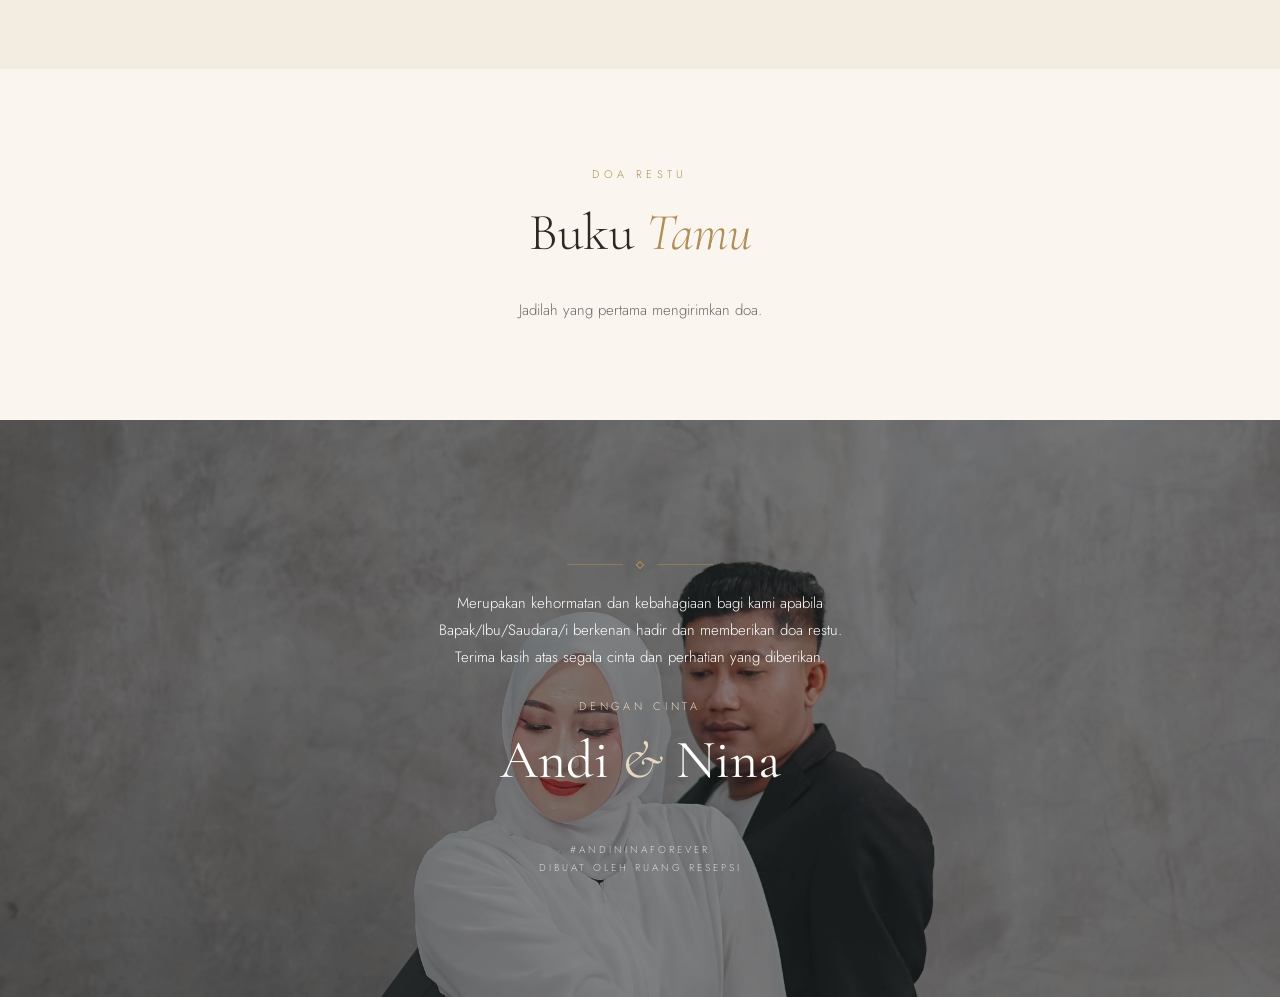
==== commit 22335e88: "Add files via upload" ====
--- a/index.html
+++ b/index.html
@@ -20,8 +20,8 @@
 <meta name="theme-color" content="#faf6ef">
 <link rel="icon" href="data:,">
 <link rel="preconnect" href="https://fonts.googleapis.com">
-<link href="https://fonts.googleapis.com/css2?family=Cormorant+Garamond:ital,wght@0,300;0,400;0,500;1,300;1,400&family=Jost:wght@300;400;500&display=swap" rel="stylesheet">
-<link rel="stylesheet" href="style.css?v=4">
+<link rel="preconnect" href="https://fonts.gstatic.com" crossorigin>
+<link rel="stylesheet" href="style.css?v=6">
 </head>
 <body class="lock">
 
@@ -107,7 +107,8 @@
 <div id="lb"><button aria-label="Tutup">&times;</button><div class="ph"></div></div>
 <div id="toast"></div>
 
-<script src="config.js?v=4" charset="utf-8"></script>
-<script src="script.js?v=4" charset="utf-8"></script>
+<script src="config.js?v=6" charset="utf-8"></script>
+<script src="themes.js?v=6" charset="utf-8"></script>
+<script src="script.js?v=6" charset="utf-8"></script>
 </body>
 </html>
--- a/style.css
+++ b/style.css
@@ -1,21 +1,21 @@
 
-:root{--ivory:#faf6ef;--cream:#f3ece0;--champ:#e6d7bd;--beige:#c9b79a;--gold:#b08d57;--char:#2b2926;--mute:#6f6a62;box-sizing:border-box;padding-top:env(safe-area-inset-top,0px);padding-bottom:env(safe-area-inset-bottom,0px)}
+:root{--ivory:#faf6ef;--cream:#f3ece0;--champ:#e6d7bd;--beige:#c9b79a;--gold:#b08d57;--char:#2b2926;--mute:#6f6a62;--deep:#2b2926;--fh:var(--fh);--fb:var(--fb);--hs:1;--ov:30,26,22;--ivrgb:250,246,239;box-sizing:border-box;padding-top:env(safe-area-inset-top,0px);padding-bottom:env(safe-area-inset-bottom,0px)}
 html{scroll-behavior:smooth;scroll-padding-top:env(safe-area-inset-top,0px)}
 *,*::before,*::after{box-sizing:inherit;margin:0}
-body{background:var(--ivory);color:var(--char);font:300 15px/1.8 'Jost',system-ui,sans-serif;-webkit-font-smoothing:antialiased;overflow-x:hidden}
+body{background:var(--ivory);color:var(--char);font:300 15px/1.8 var(--fb);-webkit-font-smoothing:antialiased;overflow-x:hidden}
 body.lock{overflow:hidden}
 img{max-width:100%;display:block}
-.serif{font-family:'Cormorant Garamond',Georgia,serif;font-weight:400}
+.serif{font-family:var(--fh);font-weight:400}
 section{padding:96px 28px;text-align:center;position:relative;max-width:640px;margin:0 auto}
 .alt{background:var(--cream);max-width:none}.alt>.in{max-width:640px;margin:0 auto}
 .eyebrow{font-size:11px;letter-spacing:.4em;text-transform:uppercase;color:var(--gold);margin-bottom:18px}
-h2{font:300 40px/1.15 'Cormorant Garamond',serif;margin-bottom:10px}
+h2{font:300 calc(40px*var(--hs))/1.15 var(--fh);margin-bottom:10px}
 h2 em{font-style:italic;color:var(--gold)}
 .rule{width:1px;height:56px;background:linear-gradient(var(--gold),transparent);margin:0 auto 28px}
 .orn{display:flex;align-items:center;gap:14px;justify-content:center;color:var(--gold);margin:22px 0}
 .orn::before,.orn::after{content:"";height:1px;width:56px;background:var(--gold);opacity:.5}
 .orn i{width:6px;height:6px;border:1px solid var(--gold);transform:rotate(45deg)}
-.btn{display:inline-block;padding:14px 34px;border:1px solid var(--gold);color:var(--char);background:transparent;font:400 11px 'Jost',sans-serif;letter-spacing:.3em;text-transform:uppercase;text-decoration:none;cursor:pointer;transition:.5s}
+.btn{display:inline-block;padding:14px 34px;border:1px solid var(--gold);color:var(--char);background:transparent;font:400 11px var(--fb);letter-spacing:.3em;text-transform:uppercase;text-decoration:none;cursor:pointer;transition:.5s}
 .btn:hover,.btn:active{background:var(--gold);color:#fff}
 .btn.fill{background:var(--char);border-color:var(--char);color:var(--ivory)}
 .btn.fill:hover{background:var(--gold);border-color:var(--gold)}
@@ -26,46 +26,46 @@
 #cover{position:fixed;inset:0;z-index:50;display:flex;flex-direction:column;justify-content:flex-end;align-items:center;text-align:center;color:#fff;padding:0 28px calc(70px + env(safe-area-inset-bottom,0px));transition:transform 1.4s cubic-bezier(.77,0,.18,1),opacity 1.4s}
 #cover.gone{transform:translateY(-100%);opacity:.6;pointer-events:none}
 #cover .bg{position:absolute;inset:0;z-index:-2}
-#cover::before{content:"";position:absolute;inset:0;z-index:-1;background:linear-gradient(rgba(30,26,22,.35),rgba(30,26,22,.25) 40%,rgba(30,26,22,.8))}
+#cover::before{content:"";position:absolute;inset:0;z-index:-1;background:linear-gradient(rgba(var(--ov),.35),rgba(var(--ov),.25) 40%,rgba(var(--ov),.8))}
 #cover .frame{position:absolute;inset:calc(18px + env(safe-area-inset-top,0px)) 18px 18px;border:1px solid rgba(255,255,255,.35);pointer-events:none}
 #cover small{font-size:11px;letter-spacing:.45em;text-transform:uppercase;opacity:.9}
-#cover h1{font:300 58px/1 'Cormorant Garamond',serif;margin:18px 0 6px}
+#cover h1{font:300 calc(58px*var(--hs))/1 var(--fh);margin:18px 0 6px}
 #cover h1 span{display:block;font-style:italic;font-size:30px;color:var(--champ);margin:6px 0}
 #cover .date{letter-spacing:.35em;font-size:12px;margin:14px 0 6px}
 #cover .to{font-size:12px;opacity:.85;margin:22px 0 22px}
-#cover .to b{display:block;font:400 28px/1.3 'Cormorant Garamond',Georgia,serif;margin-top:6px;overflow-wrap:anywhere;max-width:100%}
+#cover .to b{display:block;font:400 28px/1.3 var(--fh);margin-top:6px;overflow-wrap:anywhere;max-width:100%}
 #cover .btn{color:#fff;border-color:rgba(255,255,255,.7);animation:pulse 3s ease-in-out infinite}
 @keyframes pulse{50%{box-shadow:0 0 0 10px rgba(255,255,255,.07)}}
 /* hero */
-#hero{max-width:none;padding:0;min-height:100svh;display:flex;flex-direction:column;justify-content:flex-end;color:#fff;background:var(--char)}
+#hero{max-width:none;padding:0;min-height:100svh;display:flex;flex-direction:column;justify-content:flex-end;color:#fff;background:var(--deep)}
 #hero .bg{position:absolute;inset:0}
-#hero::after{content:"";position:absolute;inset:0;background:linear-gradient(rgba(30,26,22,.1),rgba(30,26,22,.78))}
+#hero::after{content:"";position:absolute;inset:0;background:linear-gradient(rgba(var(--ov),.1),rgba(var(--ov),.78))}
 #hero .in{position:relative;z-index:2;padding:0 28px 90px}
-#hero h2{font-size:52px;color:#fff;margin:14px 0}
+#hero h2{font-size:calc(52px*var(--hs));color:#fff;margin:14px 0}
 #hero h2 em{color:var(--champ)}
-#hero p.q{font:italic 300 20px/1.5 'Cormorant Garamond',serif;max-width:380px;margin:0 auto 26px;color:var(--ivory)}
-.bigdate{display:flex;justify-content:center;align-items:center;gap:18px;font-family:'Cormorant Garamond',serif}
+#hero p.q{font:italic 300 20px/1.5 var(--fh);max-width:380px;margin:0 auto 26px;color:var(--ivory)}
+.bigdate{display:flex;justify-content:center;align-items:center;gap:18px;font-family:var(--fh)}
 .bigdate b{font-weight:300;font-size:64px;line-height:1}
-.bigdate span{font-size:11px;letter-spacing:.35em;text-transform:uppercase;font-family:'Jost';line-height:2;text-align:left;border-left:1px solid var(--champ);padding-left:18px}
+.bigdate span{font-size:11px;letter-spacing:.35em;text-transform:uppercase;font-family:var(--fb);line-height:2;text-align:left;border-left:1px solid var(--champ);padding-left:18px}
 /* quote */
-#quote p{font:italic 300 25px/1.6 'Cormorant Garamond',serif;max-width:480px;margin:0 auto}
+#quote p{font:italic 300 25px/1.6 var(--fh);max-width:480px;margin:0 auto}
 #quote cite{display:block;margin-top:20px;font-style:normal;font-size:11px;letter-spacing:.3em;text-transform:uppercase;color:var(--gold)}
 /* couple */
 .person{margin:0 auto 20px;max-width:300px}
 .person .pic{aspect-ratio:3/4;border-radius:150px 150px 0 0;margin-bottom:26px;outline:1px solid var(--gold);outline-offset:8px}
-.person h3{font:400 34px/1.2 'Cormorant Garamond',serif}
+.person h3{font:400 34px/1.2 var(--fh)}
 .person p{color:var(--mute);font-size:13px}
-.amp{font:italic 300 54px 'Cormorant Garamond',serif;color:var(--gold);margin:30px 0}
+.amp{font:italic 300 54px var(--fh);color:var(--gold);margin:30px 0}
 /* countdown */
 .cd{display:grid;grid-template-columns:repeat(4,1fr);max-width:420px;margin:30px auto 0}
 .cd div{padding:6px 0;border-left:1px solid var(--champ)}.cd div:first-child{border:0}
-.cd b{display:block;font:300 44px/1.1 'Cormorant Garamond',serif;font-variant-numeric:tabular-nums}
+.cd b{display:block;font:300 44px/1.1 var(--fh);font-variant-numeric:tabular-nums}
 .cd span{font-size:10px;letter-spacing:.3em;text-transform:uppercase;color:var(--mute)}
 /* events */
 .card{background:var(--ivory);border:1px solid var(--champ);padding:44px 26px;margin:22px 0;position:relative}
 .card::before{content:"";position:absolute;inset:7px;border:1px solid var(--champ);pointer-events:none}
-.card h3{font:italic 300 34px 'Cormorant Garamond',serif;color:var(--gold)}
-.card .d{font:400 22px 'Cormorant Garamond',serif;margin:12px 0 0}
+.card h3{font:italic 300 34px var(--fh);color:var(--gold)}
+.card .d{font:400 22px var(--fh);margin:12px 0 0}
 .card .t{letter-spacing:.2em;font-size:12px;color:var(--mute);margin-bottom:14px}
 .card p.v{margin-bottom:22px}
 /* story */
@@ -76,53 +76,54 @@
 .tli .pic{aspect-ratio:4/5}
 .tli:nth-child(even) .pic{order:2}
 .tli small{color:var(--gold);letter-spacing:.3em;font-size:10px;text-transform:uppercase}
-.tli h4{font:400 24px/1.2 'Cormorant Garamond',serif;margin:4px 0 6px}
+.tli h4{font:400 24px/1.2 var(--fh);margin:4px 0 6px}
 .tli p{font-size:13px;line-height:1.7;color:var(--mute)}
 /* gallery */
 .gal{display:grid;grid-template-columns:1fr 1fr;gap:8px;margin-top:34px}
 .gal .ph{aspect-ratio:1;cursor:zoom-in;transition:.6s}
 .gal .ph:nth-child(1),.gal .ph:nth-child(6){grid-column:span 2;aspect-ratio:16/10}
 .gal .ph:hover{filter:brightness(.92)}
-#lb{position:fixed;inset:0;z-index:90;background:rgba(24,21,18,.94);display:none;align-items:center;justify-content:center;padding:24px}
+#lb{position:fixed;inset:0;z-index:90;background:rgba(var(--ov),.94);display:none;align-items:center;justify-content:center;padding:24px}
 #lb.on{display:flex;animation:fi .5s}
 #lb div{width:min(92vw,520px);aspect-ratio:4/5;max-height:80vh}
 #lb button{position:absolute;top:calc(18px + env(safe-area-inset-top,0px));right:22px;background:none;border:0;color:#fff;font-size:34px;cursor:pointer}
 @keyframes fi{from{opacity:0}}
 /* gift */
 .acc{background:var(--ivory);border:1px solid var(--champ);padding:30px 20px;margin:18px 0}
-.acc .bk{font:400 12px 'Jost';letter-spacing:.35em;color:var(--gold)}
-.acc .no{font:400 30px 'Cormorant Garamond',serif;letter-spacing:.08em;margin:6px 0 0}
+.acc .bk{font:400 12px var(--fb);letter-spacing:.35em;color:var(--gold)}
+.acc .no{font:400 30px var(--fh);letter-spacing:.08em;margin:6px 0 0}
 .acc .nm{color:var(--mute);font-size:13px;margin-bottom:16px}
 .addr{margin-top:30px;font-size:13px;color:var(--mute)}
 /* forms */
 form{display:grid;gap:16px;text-align:left;margin-top:30px}
 label{font-size:10px;letter-spacing:.3em;text-transform:uppercase;color:var(--gold)}
-input,select,textarea{width:100%;background:transparent;border:0;border-bottom:1px solid var(--beige);padding:10px 0;font:300 16px 'Jost',sans-serif;color:var(--char);border-radius:0;outline:0;transition:.4s}
+input,select,textarea{width:100%;background:transparent;border:0;border-bottom:1px solid var(--beige);padding:10px 0;font:300 16px var(--fb);color:var(--char);border-radius:0;outline:0;transition:.4s}
 input:focus,select:focus,textarea:focus{border-color:var(--gold)}
 textarea{resize:none;height:90px}
 .wishes{margin-top:34px;max-height:480px;overflow-y:auto;text-align:left}
 .w{padding:22px 0;border-bottom:1px solid var(--champ)}
-.w b{font:400 21px 'Cormorant Garamond',serif}
+.w b{font:400 21px var(--fh)}
 .w em{font-size:10px;letter-spacing:.25em;text-transform:uppercase;color:var(--gold);font-style:normal;margin-left:8px}
 .w p{font-size:14px;color:var(--mute);margin-top:4px}
 /* closing */
-#close{max-width:none;color:#fff;padding:120px 28px;background:var(--char)}
+#close{max-width:none;color:#fff;padding:120px 28px;background:var(--deep)}
 #close .bg{position:absolute;inset:0;opacity:.55}
 #close .in{position:relative}
-#close h2{color:#fff;font-size:54px}
+#close h2{color:#fff;font-size:calc(54px*var(--hs))}
 #close h2 em{color:var(--champ)}
 footer{font-size:10px;letter-spacing:.3em;text-transform:uppercase;opacity:.7;margin-top:50px}
 /* nav + music */
-nav{position:fixed;left:50%;bottom:calc(16px + env(safe-area-inset-bottom,0px));transform:translate(-50%,120px);z-index:40;display:flex;gap:2px;background:rgba(250,246,239,.92);backdrop-filter:blur(12px);border:1px solid var(--champ);padding:4px;transition:transform 1s cubic-bezier(.2,.7,.2,1) .8s}
+nav{position:fixed;left:50%;bottom:calc(16px + env(safe-area-inset-bottom,0px));transform:translate(-50%,120px);z-index:40;display:flex;gap:2px;background:rgba(var(--ivrgb),.92);backdrop-filter:blur(12px);border:1px solid var(--champ);padding:4px;transition:transform 1s cubic-bezier(.2,.7,.2,1) .8s}
 nav.on{transform:translate(-50%,0)}
 nav a{color:var(--char);text-decoration:none;font-size:9px;letter-spacing:.2em;text-transform:uppercase;padding:10px 9px}
 nav a:active{color:var(--gold)}
-#mu{position:fixed;right:16px;top:calc(16px + env(safe-area-inset-top,0px));z-index:45;width:42px;height:42px;border-radius:50%;border:1px solid var(--gold);background:rgba(250,246,239,.9);color:var(--gold);cursor:pointer;display:none;align-items:center;justify-content:center}
+#mu{position:fixed;right:16px;top:calc(16px + env(safe-area-inset-top,0px));z-index:45;width:42px;height:42px;border-radius:50%;border:1px solid var(--gold);background:rgba(var(--ivrgb),.9);color:var(--gold);cursor:pointer;display:none;align-items:center;justify-content:center}
 #mu.on{display:flex}
 #mu svg{width:18px;height:18px;fill:none;stroke:currentColor;stroke-width:1.4}
 #mu.off .w1{display:none}#mu .x{display:none}#mu.off .x{display:block}
-#toast{position:fixed;left:50%;top:calc(24px + env(safe-area-inset-top,0px));transform:translate(-50%,-100px);background:var(--char);color:var(--ivory);padding:12px 24px;font-size:12px;letter-spacing:.15em;z-index:99;transition:.6s}
+#toast{position:fixed;left:50%;top:calc(24px + env(safe-area-inset-top,0px));transform:translate(-50%,-100px);background:var(--deep);color:#fff;padding:12px 24px;font-size:12px;letter-spacing:.15em;z-index:99;transition:.6s}
 #toast.on{transform:translate(-50%,0)}
-@media(min-width:700px){#cover h1{font-size:84px}h2{font-size:52px}#hero h2{font-size:80px}}
+@media(min-width:700px){#cover h1{font-size:calc(84px*var(--hs))}h2{font-size:calc(52px*var(--hs))}#hero h2{font-size:calc(80px*var(--hs))}}
 @media(prefers-reduced-motion:reduce){*{animation:none!important;transition-duration:.01s!important}}
+option{background:var(--ivory);color:var(--char)}
 [hidden]{display:none!important}
